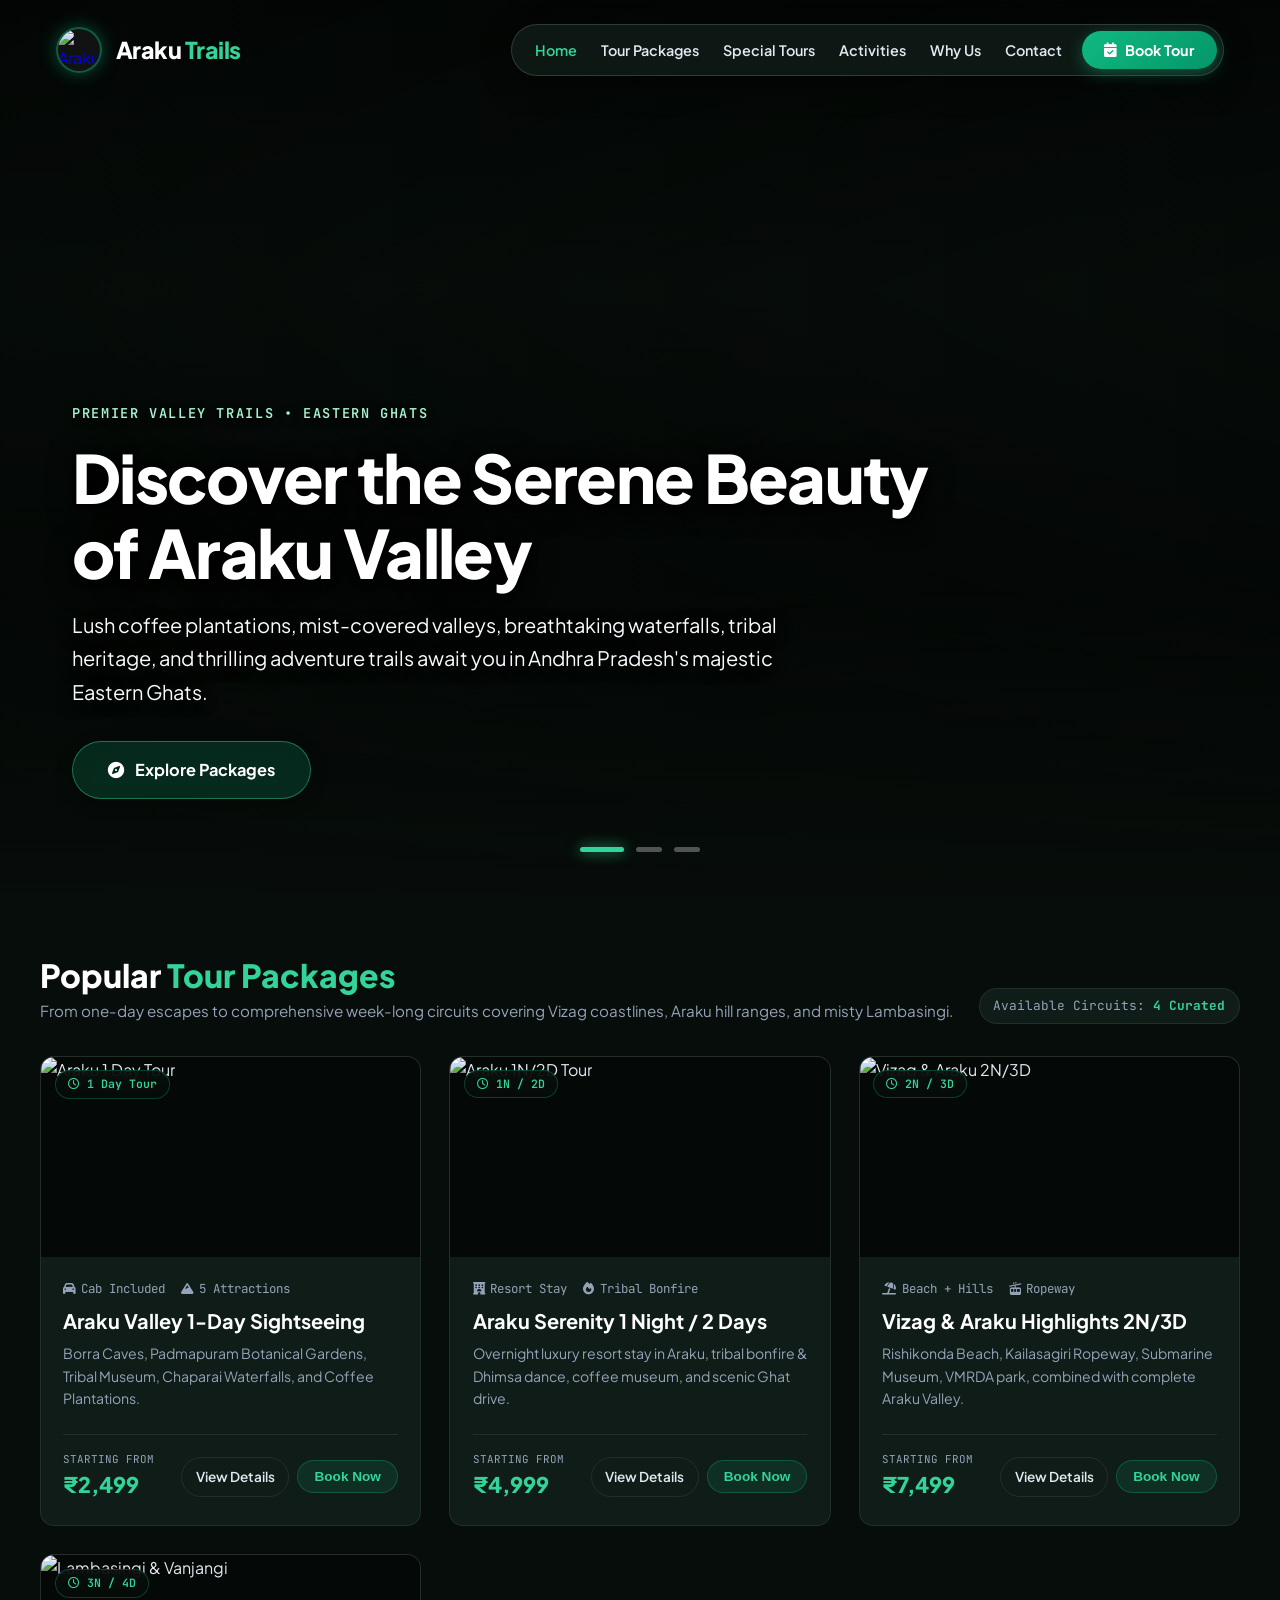
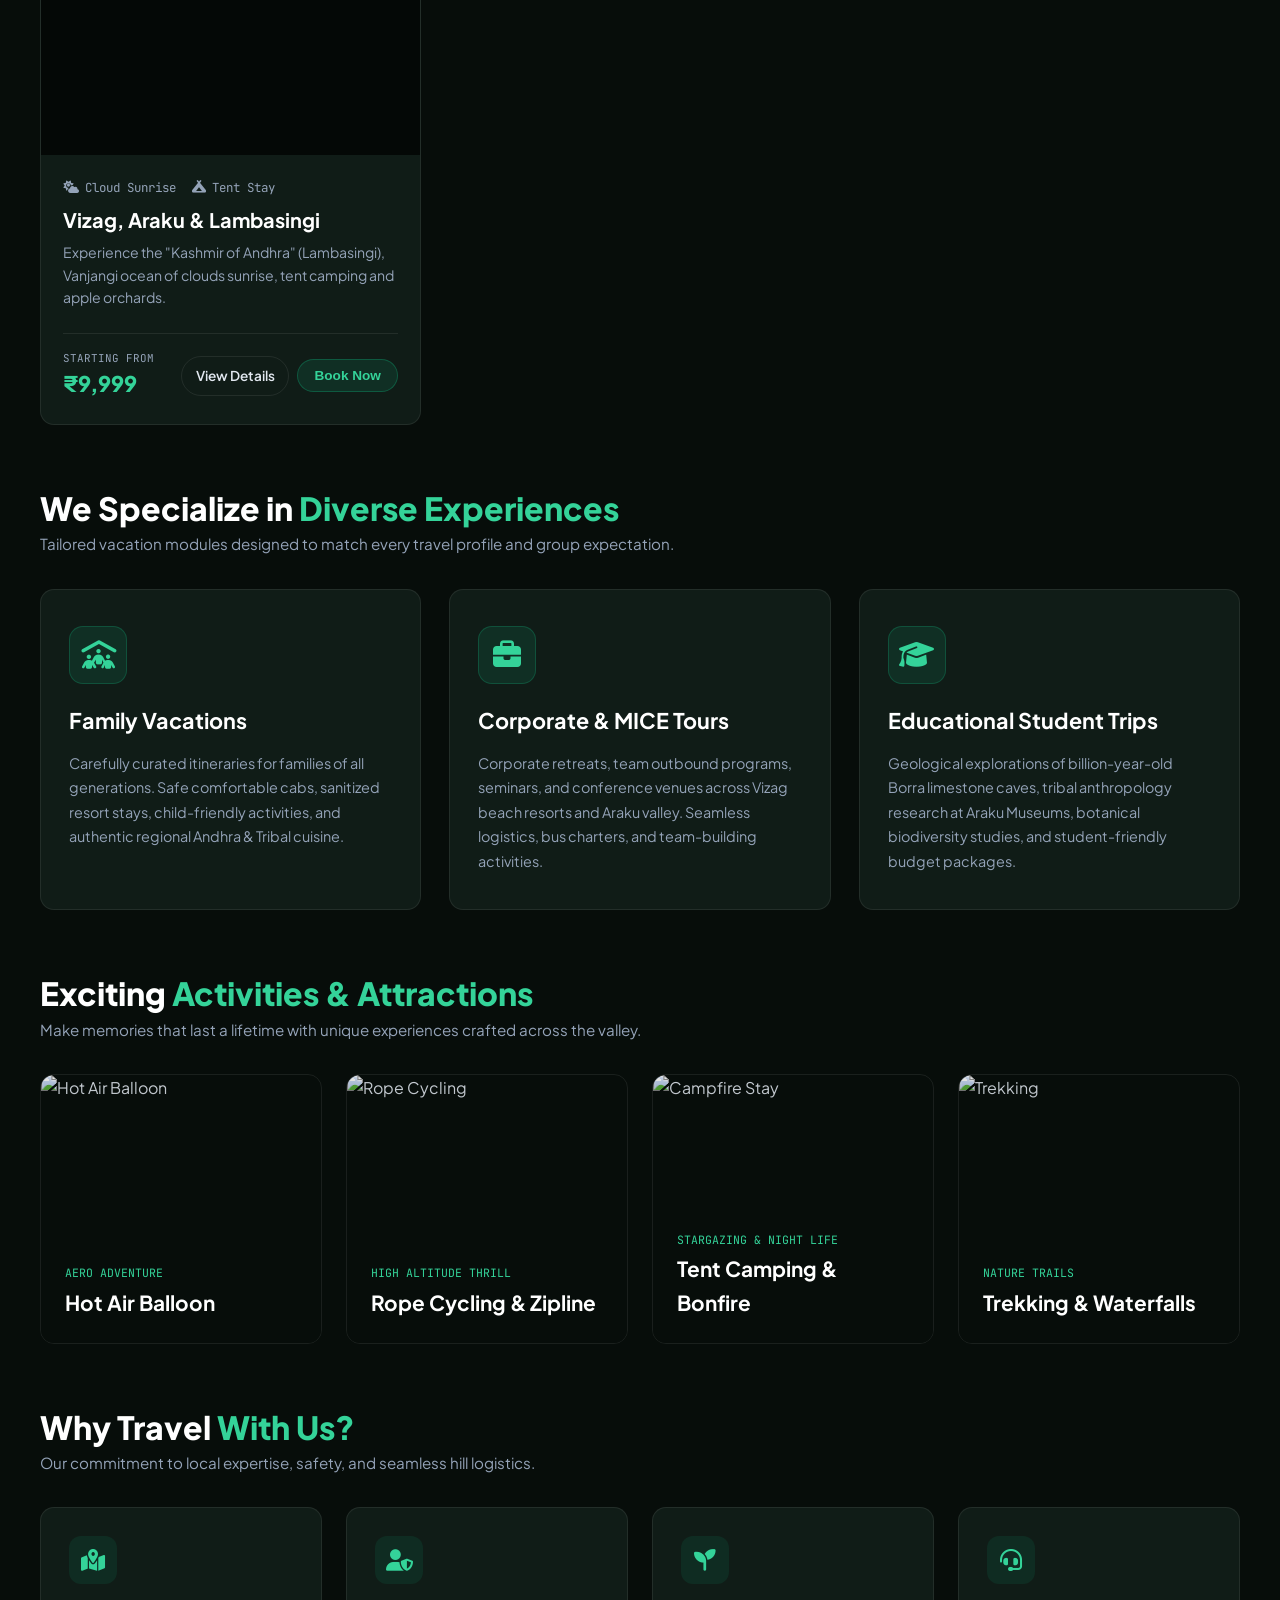
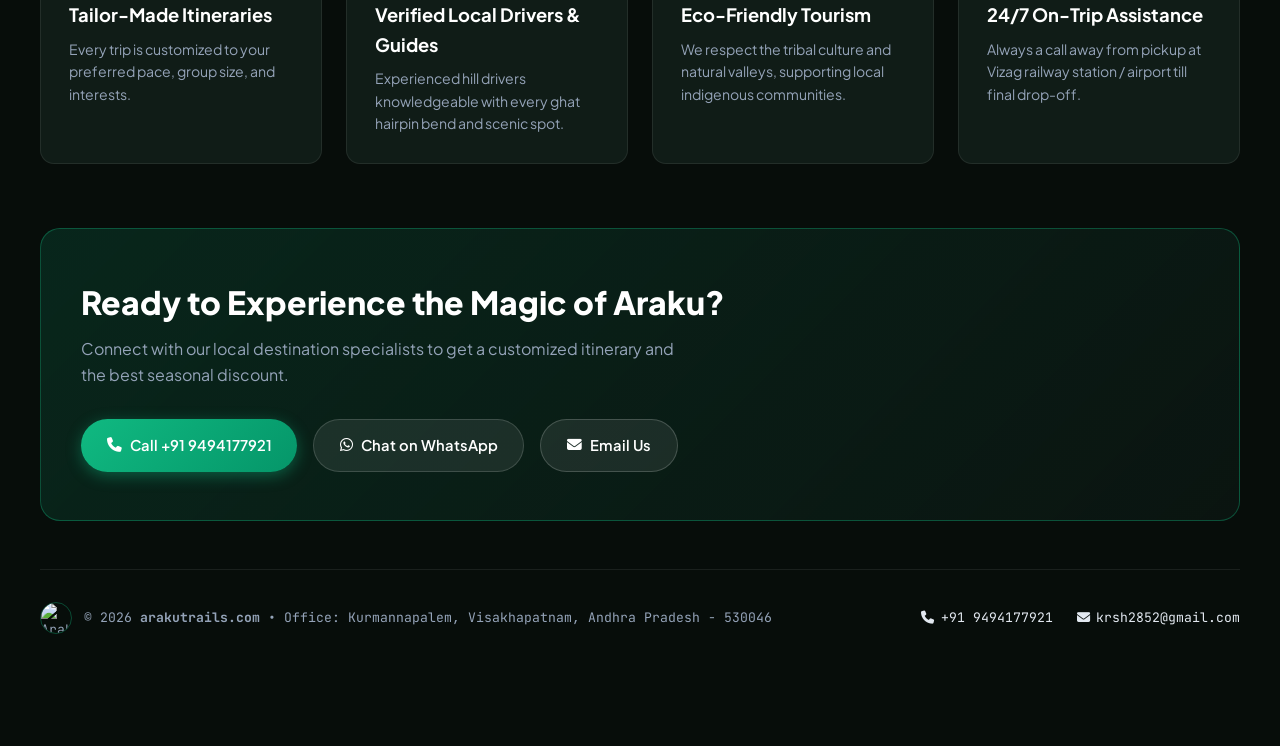
==== index.html @ 781ee1aa "Enhance admin password rewriting, immediate booking list append, and mobile/desktop alignment" ====
<!DOCTYPE html>
<html lang="en">

<head>
  <meta charset="UTF-8">
  <meta name="viewport" content="width=device-width, initial-scale=1.0">
  <title>Araku Trails - Interactive Travel Portal | Tour Packages, Hotels & Adventures</title>
  <meta name="description"
    content="Explore the breathtaking hills and valleys of Araku, Vizag, Vanjangi & Lambasingi with Araku Trails. Best tour packages, hotel bookings, cab rentals and adventure activities.">

  <!-- Google Fonts & Font Awesome Icons -->
  <link rel="preconnect" href="https://fonts.googleapis.com">
  <link rel="preconnect" href="https://fonts.gstatic.com" crossorigin>
  <link
    href="https://fonts.googleapis.com/css2?family=Cabinet+Grotesk:wght@700;800;900&family=Plus+Jakarta+Sans:wght@300;400;500;600;700&family=JetBrains+Mono:wght@400;500;600&display=swap"
    rel="stylesheet">
  <link rel="stylesheet" href="https://cdnjs.cloudflare.com/ajax/libs/font-awesome/6.5.1/css/all.min.css">
  <!-- Favicon & Touch Icons -->
  <link rel="icon" type="image/x-icon" href="favicon.ico">
  <link rel="icon" type="image/png" sizes="64x64" href="images/favicon-64.png">
  <link rel="apple-touch-icon" href="images/arakutrails-logo-128.png">

  <!-- Preload First Hero Image for Zero Latency First Paint -->
  <link rel="preload" as="image" href="images/WhatsApp%20Image%202026-10-12%20at%2020.30.45.jpeg">

  <!-- Consolidated Optimized Stylesheet -->
  <link rel="stylesheet" href="css/style.css">
</head>

<body>

  <!-- Floating Pekoe-Style Navigation Header -->
  <header class="pekoe-header" id="pekoeHeader">
    <div class="pekoe-header-inner">
      <a href="index.html" class="pekoe-brand">
        <img src="images/arakutrails-logo-128.png" alt="Araku Trails Logo" class="pekoe-logo-img" width="46"
          height="46">
        <div class="pekoe-brand-text">Araku <span>Trails</span></div>
      </a>

      <div class="pekoe-header-right">
        <nav class="pekoe-nav-pill">
          <ul class="pekoe-nav-links">
            <li><a href="#home" class="active">Home</a></li>
            <li><a href="#packages">Tour Packages</a></li>
            <li><a href="#specialties">Special Tours</a></li>
            <li><a href="#activities">Activities</a></li>
            <li><a href="#about">Why Us</a></li>
            <li><a href="#contact">Contact</a></li>
          </ul>
          <button type="button" class="pekoe-nav-cta" onclick="openBookingModal('General Booking')"
            style="border: none; cursor: pointer; text-decoration: none;">
            <i class="fa-solid fa-calendar-check"></i> Book Tour
          </button>
        </nav>
      </div>

      <!-- Mobile Menu Button -->
      <button class="pekoe-mobile-menu-btn" id="pekoeMenuBtn" aria-label="Open Navigation">
        <i class="fa-solid fa-bars"></i> <span>MENU</span>
      </button>
    </div>
  </header>

  <!-- Mobile Drawer Menu -->
  <div class="pekoe-mobile-drawer" id="pekoeMobileDrawer">
    <div class="pekoe-drawer-header">
      <a href="index.html" class="pekoe-brand" onclick="closeMobileDrawer()">
        <img src="images/arakutrails-logo-128.png" alt="Araku Trails Logo" class="pekoe-logo-img" width="40"
          height="40">
        <div class="pekoe-brand-text">Araku <span>Trails</span></div>
      </a>
      <button class="pekoe-drawer-close" onclick="closeMobileDrawer()" aria-label="Close Navigation">&times;</button>
    </div>

    <!-- Weather & Region Info in Drawer -->
    <div class="sidebar-status-box" style="margin-bottom: 1.5rem;">
      <div class="sidebar-status-item">
        <i class="fa-solid fa-mountain" style="color: var(--emerald-bright);"></i>
        <span><strong>Eastern Ghats</strong> &bull; Valley Trails</span>
      </div>
      <div class="sidebar-status-item">
        <i class="fa-solid fa-cloud-sun" style="color: var(--amber-star);"></i>
        <span id="weatherDrawerDisplay">Hill Weather: <strong>Misty &amp; Pleasant</strong></span>
      </div>
    </div>

    <ul class="pekoe-drawer-links">
      <li><a href="#home" onclick="closeMobileDrawer()"><i class="fa-solid fa-compass"></i> Home</a></li>
      <li><a href="javascript:void(0)" onclick="closeMobileDrawer(); openBookingModal('General Booking');"><i
            class="fa-solid fa-calendar-check"></i> Book Tour</a></li>
      <li><a href="#packages" onclick="closeMobileDrawer()"><i class="fa-solid fa-layer-group"></i> Tour Packages</a>
      </li>
      <li><a href="#specialties" onclick="closeMobileDrawer()"><i class="fa-solid fa-crown"></i> Special Tours</a></li>
      <li><a href="#activities" onclick="closeMobileDrawer()"><i class="fa-solid fa-parachute-box"></i> Activities</a>
      </li>
      <li><a href="#about" onclick="closeMobileDrawer()"><i class="fa-solid fa-shield-halved"></i> Why Araku Trails</a>
      </li>
      <li><a href="#contact" onclick="closeMobileDrawer()"><i class="fa-solid fa-headset"></i> Contact Support</a></li>
    </ul>

    <!-- 24/7 Priority Desk in Drawer -->
    <div class="sidebar-hotline" style="margin-top: auto;">
      <div class="hotline-badge">
        <span class="pulse-dot"></span> 24/7 Priority Desk
      </div>
      <a href="tel:+919494177921" class="hotline-num">+91 9494177921</a>
      <a href="mailto:krsh2852@gmail.com" class="hotline-email">krsh2852@gmail.com</a>
      <a href="https://wa.me/919494177921?text=Hello%20Araku%20Trails,%20I%20want%20to%20plan%20a%20trip"
        target="_blank" class="hotline-whatsapp-btn">
        <i class="fa-brands fa-whatsapp"></i> Chat on WhatsApp
      </a>
    </div>
  </div>

  <!-- Full-Screen Edge-to-Edge Pekoe Hero Slider -->
  <section class="pekoe-hero" id="home">
    <!-- Background Photography Slides -->
    <div class="pekoe-hero-slides">
      <div class="pekoe-slide active"
        style="background-image: url('images/WhatsApp%20Image%202026-10-12%20at%2020.30.45.jpeg'); background-position: center 40%;">
      </div>
      <div class="pekoe-slide"
        style="background-image: url('images/WhatsApp%20Image%202026-10-13%20at%2012.46.40%20AM.jpeg'); background-position: center 30%;">
      </div>
      <div class="pekoe-slide"
        style="background-image: url('images/WhatsApp%20Image%202026-10-12%20at%2020.30.45%20(1).jpeg'); background-position: center 50%;">
      </div>
    </div>
    <div class="pekoe-overlay"></div>

    <!-- Floating Typography & Actions Overlay -->
    <div class="pekoe-hero-content">
      <div class="pekoe-eyebrow" id="heroEyebrow">
        Premier Valley Trails &bull; Eastern Ghats
      </div>
      <h1 class="pekoe-title" id="heroTitle">
        Discover the Serene Beauty of Araku Valley
      </h1>
      <p class="pekoe-desc" id="heroDesc">
        Lush coffee plantations, mist-covered valleys, breathtaking waterfalls, tribal heritage, and thrilling adventure
        trails await you in Andhra Pradesh's majestic Eastern Ghats.
      </p>
      <div class="pekoe-actions">
        <a href="#packages" class="pekoe-btn pekoe-btn-primary">
          <i class="fa-solid fa-compass"></i> Explore Packages
        </a>
      </div>
    </div>

    <!-- Subtle Centered Slide Indicators -->
    <div class="pekoe-dots-bar" id="pekoeDotsBar">
      <button class="pekoe-dot active" onclick="setSlide(0)" aria-label="Slide 1: Araku Valley"></button>
      <button class="pekoe-dot" onclick="setSlide(1)" aria-label="Slide 2: Vanjangi Clouds"></button>
      <button class="pekoe-dot" onclick="setSlide(2)" aria-label="Slide 3: Bonfire &amp; Dhimsa"></button>
    </div>
  </section>

  <!-- Main Website Content (Flowing naturally below the hero) -->
  <main class="pekoe-main-content">
    <div class="pekoe-container">



      <!-- Tour Packages Section -->
      <section id="packages">
        <div class="section-portal-header">
          <div class="portal-heading">
            <h2>Popular <span>Tour Packages</span></h2>
            <p>From one-day escapes to comprehensive week-long circuits covering Vizag coastlines, Araku hill ranges,
              and misty Lambasingi.</p>
          </div>
          <div class="portal-stats-pills">
            <span class="stat-pill">Available Circuits: <strong>4 Curated</strong></span>
          </div>
        </div>

        <div class="dash-packages-grid">
          <!-- Package 1 -->
          <div class="dash-pack-card" onclick="window.location.href='araku-1-day-tour.html'">
            <div class="pack-thumb-box">
              <img src="images/WhatsApp%20Image%202026-10-13%20at%2012.46.40%20AM.jpeg" alt="Araku 1 Day Tour"
                loading="lazy" decoding="async">
              <span class="pack-duration-chip"><i class="fa-regular fa-clock"></i> 1 Day Tour</span>
            </div>
            <div class="pack-card-content">
              <div class="pack-features-line">
                <span><i class="fa-solid fa-car"></i> Cab Included</span>
                <span><i class="fa-solid fa-mountain"></i> 5 Attractions</span>
              </div>
              <h3 class="pack-name"><a href="araku-1-day-tour.html">Araku Valley 1-Day Sightseeing</a></h3>
              <p class="pack-summary">Borra Caves, Padmapuram Botanical Gardens, Tribal Museum, Chaparai Waterfalls, and
                Coffee Plantations.</p>
              <div class="pack-card-foot">
                <div class="pack-rate-tag">
                  <span class="rate-micro">Starting From</span>
                  <span class="rate-amount">₹2,499</span>
                </div>
                <div class="pack-actions-foot">
                  <a href="araku-1-day-tour.html" class="btn-pack-view" onclick="event.stopPropagation()">View
                    Details</a>
                  <button class="btn-pack-select"
                    onclick="event.stopPropagation(); openBookingModal('Araku Valley 1-Day Tour')">Book Now</button>
                </div>
              </div>
            </div>
          </div>

          <!-- Package 2 -->
          <div class="dash-pack-card" onclick="window.location.href='araku-1n-2d-tour.html'">
            <div class="pack-thumb-box">
              <img src="images/WhatsApp%20Image%202026-10-12%20at%2020.30.45%20(1).jpeg" alt="Araku 1N/2D Tour"
                loading="lazy" decoding="async">
              <span class="pack-duration-chip"><i class="fa-regular fa-clock"></i> 1N / 2D</span>
            </div>
            <div class="pack-card-content">
              <div class="pack-features-line">
                <span><i class="fa-solid fa-hotel"></i> Resort Stay</span>
                <span><i class="fa-solid fa-fire"></i> Tribal Bonfire</span>
              </div>
              <h3 class="pack-name"><a href="araku-1n-2d-tour.html">Araku Serenity 1 Night / 2 Days</a></h3>
              <p class="pack-summary">Overnight luxury resort stay in Araku, tribal bonfire &amp; Dhimsa dance, coffee
                museum, and scenic Ghat drive.</p>
              <div class="pack-card-foot">
                <div class="pack-rate-tag">
                  <span class="rate-micro">Starting From</span>
                  <span class="rate-amount">₹4,999</span>
                </div>
                <div class="pack-actions-foot">
                  <a href="araku-1n-2d-tour.html" class="btn-pack-view" onclick="event.stopPropagation()">View
                    Details</a>
                  <button class="btn-pack-select"
                    onclick="event.stopPropagation(); openBookingModal('Araku Serenity 1N/2D')">Book Now</button>
                </div>
              </div>
            </div>
          </div>

          <!-- Package 3 -->
          <div class="dash-pack-card" onclick="window.location.href='vizag-araku-2n-3d-tour.html'">
            <div class="pack-thumb-box">
              <img src="images/WhatsApp%20Image%202026-10-12%20at%2020.30.45%20(2).jpeg" alt="Vizag & Araku 2N/3D"
                loading="lazy" decoding="async">
              <span class="pack-duration-chip"><i class="fa-regular fa-clock"></i> 2N / 3D</span>
            </div>
            <div class="pack-card-content">
              <div class="pack-features-line">
                <span><i class="fa-solid fa-umbrella-beach"></i> Beach + Hills</span>
                <span><i class="fa-solid fa-cable-car"></i> Ropeway</span>
              </div>
              <h3 class="pack-name"><a href="vizag-araku-2n-3d-tour.html">Vizag &amp; Araku Highlights 2N/3D</a></h3>
              <p class="pack-summary">Rishikonda Beach, Kailasagiri Ropeway, Submarine Museum, VMRDA park, combined with
                complete Araku Valley.</p>
              <div class="pack-card-foot">
                <div class="pack-rate-tag">
                  <span class="rate-micro">Starting From</span>
                  <span class="rate-amount">₹7,499</span>
                </div>
                <div class="pack-actions-foot">
                  <a href="vizag-araku-2n-3d-tour.html" class="btn-pack-view" onclick="event.stopPropagation()">View
                    Details</a>
                  <button class="btn-pack-select"
                    onclick="event.stopPropagation(); openBookingModal('Vizag & Araku 2N/3D')">Book Now</button>
                </div>
              </div>
            </div>
          </div>

          <!-- Package 4 -->
          <div class="dash-pack-card" onclick="window.location.href='vizag-araku-lambasingi-3n-4d-tour.html'">
            <div class="pack-thumb-box">
              <img src="images/WhatsApp%20Image%202026-10-12%20at%2020.30.45.jpeg" alt="Lambasingi & Vanjangi"
                loading="lazy" decoding="async">
              <span class="pack-duration-chip"><i class="fa-regular fa-clock"></i> 3N / 4D</span>
            </div>
            <div class="pack-card-content">
              <div class="pack-features-line">
                <span><i class="fa-solid fa-cloud-sun"></i> Cloud Sunrise</span>
                <span><i class="fa-solid fa-campground"></i> Tent Stay</span>
              </div>
              <h3 class="pack-name"><a href="vizag-araku-lambasingi-3n-4d-tour.html">Vizag, Araku &amp; Lambasingi</a>
              </h3>
              <p class="pack-summary">Experience the "Kashmir of Andhra" (Lambasingi), Vanjangi ocean of clouds sunrise,
                tent camping and apple orchards.</p>
              <div class="pack-card-foot">
                <div class="pack-rate-tag">
                  <span class="rate-micro">Starting From</span>
                  <span class="rate-amount">₹9,999</span>
                </div>
                <div class="pack-actions-foot">
                  <a href="vizag-araku-lambasingi-3n-4d-tour.html" class="btn-pack-view"
                    onclick="event.stopPropagation()">View Details</a>
                  <button class="btn-pack-select"
                    onclick="event.stopPropagation(); openBookingModal('Vizag, Araku & Lambasingi 3N/4D')">Book
                    Now</button>
                </div>
              </div>
            </div>
          </div>
        </div>
      </section>

      <!-- Special Travel Experiences -->
      <section id="specialties">
        <div class="section-portal-header">
          <div class="portal-heading">
            <h2>We Specialize in <span>Diverse Experiences</span></h2>
            <p>Tailored vacation modules designed to match every travel profile and group expectation.</p>
          </div>
        </div>

        <div class="specialty-dash-grid">
          <div class="specialty-tile">
            <div class="specialty-avatar-icon"><i class="fa-solid fa-people-roof"></i></div>
            <h3 class="specialty-title">Family Vacations</h3>
            <p class="specialty-desc">
              Carefully curated itineraries for families of all generations. Safe comfortable cabs, sanitized resort
              stays, child-friendly activities, and authentic regional Andhra &amp; Tribal cuisine.
            </p>
          </div>

          <div class="specialty-tile">
            <div class="specialty-avatar-icon"><i class="fa-solid fa-briefcase"></i></div>
            <h3 class="specialty-title">Corporate &amp; MICE Tours</h3>
            <p class="specialty-desc">
              Corporate retreats, team outbound programs, seminars, and conference venues across Vizag beach resorts
              and Araku valley. Seamless logistics, bus charters, and team-building activities.
            </p>
          </div>

          <div class="specialty-tile">
            <div class="specialty-avatar-icon"><i class="fa-solid fa-graduation-cap"></i></div>
            <h3 class="specialty-title">Educational Student Trips</h3>
            <p class="specialty-desc">
              Geological explorations of billion-year-old Borra limestone caves, tribal anthropology research at Araku
              Museums, botanical biodiversity studies, and student-friendly budget packages.
            </p>
          </div>
        </div>
      </section>

      <!-- Activities & Adventure Section -->
      <section id="activities">
        <div class="section-portal-header">
          <div class="portal-heading">
            <h2>Exciting <span>Activities &amp; Attractions</span></h2>
            <p>Make memories that last a lifetime with unique experiences crafted across the valley.</p>
          </div>
        </div>

        <div class="dash-activity-grid">
          <div class="activity-deck-card" onclick="openBookingModal('Hot Air Balloon')">
            <img class="act-bg-img" src="images/WhatsApp%20Image%202026-10-12%20at%2020.30.43.jpeg" loading="lazy"
              decoding="async" alt="Hot Air Balloon">
            <div class="act-gradient-overlay">
              <span class="act-category-code">Aero Adventure</span>
              <h3 class="act-label">Hot Air Balloon</h3>
            </div>
          </div>

          <div class="activity-deck-card" onclick="openBookingModal('Rope Cycling')">
            <img class="act-bg-img" src="images/WhatsApp%20Image%202026-10-12%20at%2020.30.45%20(1).jpeg" loading="lazy"
              decoding="async" alt="Rope Cycling">
            <div class="act-gradient-overlay">
              <span class="act-category-code">High Altitude Thrill</span>
              <h3 class="act-label">Rope Cycling &amp; Zipline</h3>
            </div>
          </div>

          <div class="activity-deck-card" onclick="openBookingModal('Tent Camping & Bonfire')">
            <img class="act-bg-img" src="images/WhatsApp%20Image%202026-10-12%20at%2020.30.45%20(2).jpeg" loading="lazy"
              decoding="async" alt="Campfire Stay">
            <div class="act-gradient-overlay">
              <span class="act-category-code">Stargazing &amp; Night Life</span>
              <h3 class="act-label">Tent Camping &amp; Bonfire</h3>
            </div>
          </div>

          <div class="activity-deck-card" onclick="openBookingModal('Trekking & Waterfalls')">
            <img class="act-bg-img" src="images/WhatsApp%20Image%202026-10-13%20at%2012.46.39%20AM%20(1).jpeg"
              loading="lazy" decoding="async" alt="Trekking">
            <div class="act-gradient-overlay">
              <span class="act-category-code">Nature Trails</span>
              <h3 class="act-label">Trekking &amp; Waterfalls</h3>
            </div>
          </div>
        </div>
      </section>

      <!-- Why Choose Us -->
      <section id="about">
        <div class="section-portal-header">
          <div class="portal-heading">
            <h2>Why Travel <span>With Us?</span></h2>
            <p>Our commitment to local expertise, safety, and seamless hill logistics.</p>
          </div>
        </div>

        <div class="features-dash-row">
          <div class="feature-metric-card">
            <div class="metric-icon-wrap"><i class="fa-solid fa-map-location-dot"></i></div>
            <h4 class="metric-label">Tailor-Made Itineraries</h4>
            <p class="metric-explain">Every trip is customized to your preferred pace, group size, and interests.</p>
          </div>

          <div class="feature-metric-card">
            <div class="metric-icon-wrap"><i class="fa-solid fa-user-shield"></i></div>
            <h4 class="metric-label">Verified Local Drivers &amp; Guides</h4>
            <p class="metric-explain">Experienced hill drivers knowledgeable with every ghat hairpin bend and scenic
              spot.</p>
          </div>

          <div class="feature-metric-card">
            <div class="metric-icon-wrap"><i class="fa-solid fa-seedling"></i></div>
            <h4 class="metric-label">Eco-Friendly Tourism</h4>
            <p class="metric-explain">We respect the tribal culture and natural valleys, supporting local indigenous
              communities.</p>
          </div>

          <div class="feature-metric-card">
            <div class="metric-icon-wrap"><i class="fa-solid fa-headset"></i></div>
            <h4 class="metric-label">24/7 On-Trip Assistance</h4>
            <p class="metric-explain">Always a call away from pickup at Vizag railway station / airport till final
              drop-off.</p>
          </div>
        </div>
      </section>

      <!-- CTA Callout Banner -->
      <section class="dash-callout-panel" id="contact">
        <div class="callout-text">
          <h2>Ready to Experience the Magic of Araku?</h2>
          <p>Connect with our local destination specialists to get a customized itinerary and the best seasonal
            discount.</p>
        </div>
        <div class="callout-btn-group">
          <a href="tel:+919494177921" class="btn-callout-call">
            <i class="fa-solid fa-phone"></i> Call +91 9494177921
          </a>
          <a href="https://wa.me/919494177921?text=Hello%20Araku%20Trails,%20I%20want%20to%20plan%20a%20trip"
            target="_blank" class="btn-callout-chat">
            <i class="fa-brands fa-whatsapp"></i> Chat on WhatsApp
          </a>
          <a href="mailto:krsh2852@gmail.com" class="btn-callout-email">
            <i class="fa-solid fa-envelope"></i> Email Us
          </a>
        </div>
      </section>

      <!-- Footer Info -->
      <footer class="dash-footer-meta">
        <div style="display: flex; align-items: center; gap: 0.75rem;">
          <img src="images/arakutrails-logo-128.png" alt="Araku Trails Logo" class="footer-logo-img" width="32"
            height="32">
          <div>
            &copy; <span id="currentYear"></span> <strong>arakutrails.com</strong> &bull; Office: Kurmannapalem,
            Visakhapatnam, Andhra Pradesh - 530046
          </div>
        </div>
        <div class="footer-quick-contacts">
          <a href="tel:+919494177921"><i class="fa-solid fa-phone"></i> +91 9494177921</a>
          <a href="mailto:krsh2852@gmail.com"><i class="fa-solid fa-envelope"></i> krsh2852@gmail.com</a>
        </div>
      </footer>

    </div>
  </main>

  <!-- Quick Booking Modal Popup -->
  <!-- Quick Booking Modal Popup -->
  <div class="modal" id="bookingModal">
    <div class="modal-box">
      <button class="modal-close" onclick="closeBookingModal()">&times;</button>
      <div id="bookingModalContent">
        <h3 style="font-family: var(--font-brand); font-size: 1.5rem; color: #fff; margin-bottom: 0.5rem;"
          id="modalPackageTitle">Book Your Tour</h3>
        <p style="color: var(--text-body); font-size: 0.9rem; margin-bottom: 1.25rem;">
          Enter your details below. Our travel experts will process your reservation request immediately.
        </p>

        <div id="bookingModalAlert" style="margin-bottom: 1rem;"></div>

        <form id="bookingModalForm" onsubmit="handleModalSubmit(event)"
          style="display: flex; flex-direction: column; gap: 1rem;">
          <input type="hidden" id="modalSelectedPackage" value="">
          <div class="field-wrapper">
            <label for="modalName"><i class="fa-solid fa-user"></i> Full Name</label>
            <input type="text" id="modalName" class="dash-input" placeholder="Your Name" required>
          </div>
          <div class="field-wrapper">
            <label for="modalPhone"><i class="fa-solid fa-phone"></i> Mobile / Contact Number</label>
            <input type="tel" id="modalPhone" class="dash-input" placeholder="+91 9876543210" required>
          </div>
          <div class="field-wrapper">
            <label for="modalDate"><i class="fa-solid fa-calendar"></i> Arrival / Travel Date</label>
            <input type="date" id="modalDate" class="dash-input" required>
          </div>
          <div class="field-wrapper">
            <label for="modalTourCategory"><i class="fa-solid fa-map-location-dot"></i> Tour Category / Package</label>
            <select id="modalTourCategory" class="dash-input">
              <option value="Araku 1-Day Tour">Araku 1-Day Tour</option>
              <option value="Araku 1N/2D Tour">Araku 1 Night / 2 Days</option>
              <option value="Vizag & Araku 2N/3D">Vizag &amp; Araku 2N/3D</option>
              <option value="Vizag, Araku & Lambasingi 3N/4D">Vizag, Araku &amp; Lambasingi 3N/4D</option>
              <option value="Lambasingi & Vanjangi">Lambasingi &amp; Vanjangi Tour</option>
              <option value="Couple & Honeymoon">Couple &amp; Honeymoon Tour</option>
              <option value="Group & Corporate MICE">Group &amp; Corporate MICE</option>
              <option value="Custom Tailored Tour">Custom Tailored Tour</option>
            </select>
          </div>
          <button type="submit" class="btn-exec-booking" id="btnBookingSubmit" style="margin-top: 0.5rem;">
            <i class="fa-solid fa-paper-plane"></i> Submit Booking Request
          </button>
        </form>
      </div>

      <!-- Success State Banner Displayed after submission -->
      <div id="bookingSuccessBox" style="display: none; text-align: center; padding: 1.5rem 0.5rem;">
        <div
          style="width: 60px; height: 60px; margin: 0 auto 1.25rem; background: rgba(52, 211, 153, 0.15); border: 2px solid #34d399; border-radius: 50%; display: flex; align-items: center; justify-content: center; font-size: 1.8rem; color: #34d399;">
          <i class="fa-solid fa-circle-check"></i>
        </div>
        <h3 style="font-family: var(--font-brand); color: #fff; font-size: 1.45rem; margin-bottom: 0.6rem;">Request Sent
          Successfully!</h3>
        <p id="bookingSuccessMessage"
          style="color: #cbd5e1; font-size: 0.95rem; line-height: 1.6; margin-bottom: 1.5rem;">
          Your request has been sent successfully. Our reservations team has received your application via email and
          will reach out shortly.
        </p>
        <button type="button" class="btn-exec-booking" onclick="closeBookingModal()" style="width: 100%;">
          <i class="fa-solid fa-check"></i> Done
        </button>
      </div>
    </div>
  </div>

  <!-- ========================================================
       ADMIN PORTAL MODALS (LOGIN, FORGOT/RESET PW, DASHBOARD, EDIT)
  ======================================================== -->
  <!-- 1. Admin Login Modal -->
  <div class="admin-modal-overlay" id="adminLoginOverlay">
    <div class="admin-auth-card">
      <button class="admin-modal-close-btn" onclick="closeAdminModal('adminLoginOverlay')"
        aria-label="Close">&times;</button>
      <div class="admin-badge-pill">
        <i class="fa-solid fa-lock"></i> Protected Console
      </div>
      <h3 class="admin-card-title">Admin Sign In</h3>
      <p class="admin-card-sub">Access Araku Trails reservation dispatch and customer records securely.</p>

      <div id="adminLoginNotice"></div>

      <form id="adminLoginForm" onsubmit="handleAdminLogin(event)">
        <div class="admin-input-group">
          <label for="adminUsername"><i class="fa-solid fa-user-shield"></i> User ID / Name</label>
          <input type="text" id="adminUsername" class="dash-input" placeholder="Enter User ID" autocomplete="username"
            required>
        </div>
        <div class="admin-input-group">
          <label for="adminPassword"><i class="fa-solid fa-key"></i> Password</label>
          <div class="admin-password-wrap">
            <input type="password" id="adminPassword" class="dash-input" placeholder="Enter Password"
              autocomplete="current-password" required>
            <button type="button" class="admin-password-toggle"
              onclick="togglePasswordVisibility('adminPassword', this)" aria-label="Toggle password visibility">
              <i class="fa-solid fa-eye"></i>
            </button>
          </div>
        </div>
        <button type="submit" class="admin-submit-btn" style="margin-top: 0.5rem;">
          <i class="fa-solid fa-arrow-right-to-bracket"></i> Sign In to Console
        </button>
        <div style="text-align: center; margin-top: 1.1rem;">
          <button type="button" class="admin-secondary-link" onclick="openAdminModal('forgot')">
            Forgot Password?
          </button>
        </div>
      </form>
    </div>
  </div>

  <!-- 2. Forgot Password Modal -->
  <div class="admin-modal-overlay" id="adminForgotOverlay">
    <div class="admin-auth-card">
      <button class="admin-modal-close-btn" onclick="closeAdminModal('adminForgotOverlay')"
        aria-label="Close">&times;</button>
      <div class="admin-badge-pill">
        <i class="fa-solid fa-envelope-shield"></i> Security Verification
      </div>
      <h3 class="admin-card-title">Reset Password</h3>
      <p class="admin-card-sub">
        Enter your registered administrator email address manually. An official password reset link will be sent to your
        email inbox.
      </p>

      <div id="adminForgotNotice"></div>

      <form id="adminForgotForm" onsubmit="handleAdminForgot(event)">
        <div class="admin-input-group">
          <label for="adminForgotEmail"><i class="fa-solid fa-at"></i> Administrator Email Address</label>
          <input type="email" id="adminForgotEmail" class="dash-input" value="" placeholder="admin.contact@example.com"
            autocomplete="email" required>
        </div>
        <button type="submit" class="admin-submit-btn" id="btnForgotSubmit" style="margin-top: 0.5rem;">
          <i class="fa-solid fa-paper-plane"></i> Send Official Reset Link
        </button>
        <div style="text-align: center; margin-top: 1.1rem;">
          <button type="button" class="admin-secondary-link" onclick="openAdminModal('login')">
            &larr; Back to Sign In
          </button>
        </div>
      </form>
    </div>
  </div>

  <!-- 3. Password Reset Form Modal -->
  <div class="admin-modal-overlay" id="adminResetOverlay">
    <div class="admin-auth-card">
      <button class="admin-modal-close-btn" onclick="closeAdminModal('adminResetOverlay')"
        aria-label="Close">&times;</button>
      <div class="admin-badge-pill">
        <i class="fa-solid fa-key"></i> Set New Credentials
      </div>
      <h3 class="admin-card-title">Create New Credentials</h3>
      <p class="admin-card-sub">Choose a custom User ID and a strong new password for future admin logins.</p>

      <div id="adminResetNotice"></div>

      <form id="adminResetForm" onsubmit="handleAdminResetSubmit(event)">
        <div class="admin-input-group">
          <label for="adminNewUsername"><i class="fa-solid fa-user-tag"></i> Custom User ID</label>
          <input type="text" id="adminNewUsername" class="dash-input" placeholder="Enter Custom User ID" required>
        </div>
        <div class="admin-input-group">
          <label for="adminNewPassword"><i class="fa-solid fa-lock"></i> New Password</label>
          <div class="admin-password-wrap">
            <input type="password" id="adminNewPassword" class="dash-input" placeholder="Enter New Password" required>
            <button type="button" class="admin-password-toggle"
              onclick="togglePasswordVisibility('adminNewPassword', this)" aria-label="Toggle password visibility">
              <i class="fa-solid fa-eye"></i>
            </button>
          </div>
        </div>
        <div class="admin-input-group">
          <label for="adminConfirmPassword"><i class="fa-solid fa-circle-check"></i> Confirm Password</label>
          <input type="password" id="adminConfirmPassword" class="dash-input" placeholder="••••••••••••" required>
        </div>
        <button type="submit" class="admin-submit-btn" style="margin-top: 0.5rem;">
          <i class="fa-solid fa-floppy-disk"></i> Save &amp; Update Credentials
        </button>
        <div style="text-align: center; margin-top: 1.1rem;">
          <button type="button" class="admin-secondary-link" onclick="openAdminModal('login')">
            &larr; Back to Sign In
          </button>
        </div>
      </form>
    </div>
  </div>

  <!-- 4. Admin Dashboard Modal (Live Booked Persons Management) -->
  <div class="admin-modal-overlay" id="adminDashboardOverlay">
    <div class="admin-dashboard-card">
      <button class="admin-modal-close-btn" onclick="closeAdminModal('adminDashboardOverlay')"
        aria-label="Close">&times;</button>

      <!-- Top Bar -->
      <div class="admin-dash-head">
        <div class="admin-dash-head-left">
          <div class="admin-dash-title">
            <i class="fa-solid fa-shield-halved" style="color: var(--emerald-bright);"></i>
            <span>Araku Trails &bull; Reservation Dispatch</span>
          </div>
          <span class="admin-badge-pill" style="margin-bottom: 0;">
            <i class="fa-solid fa-user-check"></i> <span id="adminLoggedAs">Admin</span>
          </span>
        </div>
        <div class="admin-dash-actions">
          <button type="button" class="admin-pill-btn" onclick="openAddBookingModal()">
            <i class="fa-solid fa-plus"></i> Add Booking
          </button>
          <button type="button" class="admin-pill-btn" onclick="exportBookingsToCSV()">
            <i class="fa-solid fa-file-csv"></i> Export CSV
          </button>
          <button type="button" class="admin-pill-btn danger" onclick="handleAdminLogout()">
            <i class="fa-solid fa-right-from-bracket"></i> Sign Out
          </button>
        </div>
      </div>

      <!-- Metrics Ribbon -->
      <div class="admin-metrics-ribbon">
        <div class="admin-stat-card">
          <div class="admin-stat-label">Total Bookings</div>
          <div class="admin-stat-val emerald" id="statTotalBookings">0</div>
        </div>
        <div class="admin-stat-card">
          <div class="admin-stat-label">Pending / New</div>
          <div class="admin-stat-val" id="statNewBookings" style="color: #38bdf8;">0</div>
        </div>
        <div class="admin-stat-card">
          <div class="admin-stat-label">Confirmed</div>
          <div class="admin-stat-val" id="statConfirmedBookings" style="color: #34d399;">0</div>
        </div>
        <div class="admin-stat-card">
          <div class="admin-stat-label">WhatsApp Dispatched</div>
          <div class="admin-stat-val" id="statWhatsappBookings" style="color: #25d366;">0</div>
        </div>
      </div>

      <!-- Controls & Filter Bar -->
      <div class="admin-controls-bar">
        <div class="admin-search-wrap">
          <i class="fa-solid fa-magnifying-glass"></i>
          <input type="text" id="adminSearchInput" class="admin-search-input"
            placeholder="Search by name, phone, package, date..." oninput="renderAdminBookingsTable()">
        </div>
        <div class="admin-filter-group">
          <select id="adminStatusFilter" class="admin-filter-select" onchange="renderAdminBookingsTable()">
            <option value="ALL">All Statuses</option>
            <option value="New">Status: New</option>
            <option value="Confirmed">Status: Confirmed</option>
            <option value="Completed">Status: Completed</option>
            <option value="Cancelled">Status: Cancelled</option>
          </select>
          <select id="adminChannelFilter" class="admin-filter-select" onchange="renderAdminBookingsTable()">
            <option value="ALL">All Channels</option>
            <option value="WhatsApp">Channel: WhatsApp</option>
            <option value="Web Form">Channel: Web Form</option>
            <option value="Direct Call">Channel: Direct Call</option>
          </select>
        </div>
      </div>

      <!-- Table Area -->
      <div class="admin-table-container">
        <table class="admin-table" id="adminBookingsTable">
          <thead>
            <tr>
              <th>ID &amp; Date</th>
              <th>Customer Name</th>
              <th>Phone / WhatsApp</th>
              <th>Package / Category</th>
              <th>Travel Date</th>
              <th>Channel</th>
              <th>Status</th>
              <th>Notes / Remarks</th>
              <th style="text-align: right;">Actions</th>
            </tr>
          </thead>
          <tbody id="adminBookingsTableBody">
            <!-- Dynamic rows will render here -->
          </tbody>
        </table>
      </div>
    </div>
  </div>

  <!-- 5. Edit / Add Booking Modal -->
  <div class="admin-modal-overlay" id="adminEditBookingOverlay">
    <div class="admin-auth-card admin-sub-modal">
      <button class="admin-modal-close-btn" onclick="closeAdminModal('adminEditBookingOverlay')"
        aria-label="Close">&times;</button>
      <div class="admin-badge-pill">
        <i class="fa-solid fa-pen-to-square"></i> Record Manager
      </div>
      <h3 class="admin-card-title" id="adminEditModalTitle">Edit Booking Details</h3>
      <p class="admin-card-sub">Modify customer booking information, tour category, status, and remarks.</p>

      <form id="adminBookingEditForm" onsubmit="handleSaveBookingRecord(event)">
        <input type="hidden" id="editBookingId">

        <div class="admin-form-grid-2">
          <div class="admin-input-group">
            <label for="editCustomerName"><i class="fa-solid fa-user"></i> Customer Name</label>
            <input type="text" id="editCustomerName" class="dash-input" required>
          </div>
          <div class="admin-input-group">
            <label for="editCustomerPhone"><i class="fa-solid fa-phone"></i> Mobile / WhatsApp</label>
            <input type="tel" id="editCustomerPhone" class="dash-input" required>
          </div>
        </div>

        <div class="admin-form-grid-2">
          <div class="admin-input-group">
            <label for="editTravelDate"><i class="fa-solid fa-calendar-day"></i> Travel Date</label>
            <input type="date" id="editTravelDate" class="dash-input" required>
          </div>
          <div class="admin-input-group">
            <label for="editPackageName"><i class="fa-solid fa-map-location-dot"></i> Tour Package</label>
            <select id="editPackageName" class="dash-input">
              <option value="Araku 1-Day Tour">Araku 1-Day Tour</option>
              <option value="Araku 1N/2D Tour">Araku 1 Night / 2 Days</option>
              <option value="Vizag & Araku 2N/3D">Vizag &amp; Araku 2N/3D</option>
              <option value="Lambasingi & Vanjangi">Lambasingi &amp; Vanjangi Tour</option>
              <option value="Vizag, Araku & Lambasingi 3N/4D">Vizag, Araku &amp; Lambasingi 3N/4D</option>
              <option value="Hot Air Balloon">Hot Air Balloon</option>
              <option value="Rope Cycling & Zipline">Rope Cycling &amp; Zipline</option>
              <option value="Tent Camping & Bonfire">Tent Camping &amp; Bonfire</option>
              <option value="Trekking & Waterfalls">Trekking &amp; Waterfalls</option>
              <option value="Custom Valley Tour">Custom Valley Tour</option>
            </select>
          </div>
        </div>

        <div class="admin-form-grid-2">
          <div class="admin-input-group">
            <label for="editBookingStatus"><i class="fa-solid fa-signal"></i> Booking Status</label>
            <select id="editBookingStatus" class="dash-input">
              <option value="New">New / Pending</option>
              <option value="Confirmed">Confirmed</option>
              <option value="Completed">Completed</option>
              <option value="Cancelled">Cancelled</option>
            </select>
          </div>
          <div class="admin-input-group">
            <label for="editBookingChannel"><i class="fa-solid fa-share-nodes"></i> Channel</label>
            <select id="editBookingChannel" class="dash-input">
              <option value="WhatsApp">WhatsApp</option>
              <option value="Web Form">Web Form</option>
              <option value="Direct Call">Direct Call</option>
            </select>
          </div>
        </div>

        <div class="admin-input-group">
          <label for="editBookingNotes"><i class="fa-solid fa-comment-dots"></i> Notes / Hotel &amp; Cab Remarks</label>
          <textarea id="editBookingNotes" class="dash-input" rows="2" style="resize: vertical;"
            placeholder="Cab assigned, room booked, special tribal food requests..."></textarea>
        </div>

        <button type="submit" class="admin-submit-btn" style="margin-top: 0.5rem;">
          <i class="fa-solid fa-floppy-disk"></i> Save Booking Record
        </button>
      </form>
    </div>
  </div>

  <!-- Interactive JavaScript -->
  <script>
    // Set current year
    document.getElementById('currentYear').textContent = new Date().getFullYear();

    // Floating Header Scroll Effect
    const pekoeHeader = document.getElementById('pekoeHeader');
    window.addEventListener('scroll', () => {
      if (window.scrollY > 50) {
        pekoeHeader.classList.add('scrolled');
      } else {
        pekoeHeader.classList.remove('scrolled');
      }
    });

    // Mobile Drawer Controls
    const pekoeMenuBtn = document.getElementById('pekoeMenuBtn');
    const pekoeMobileDrawer = document.getElementById('pekoeMobileDrawer');

    function openMobileDrawer() {
      pekoeMobileDrawer.classList.add('open');
      document.body.style.overflow = 'hidden';
    }

    function closeMobileDrawer() {
      pekoeMobileDrawer.classList.remove('open');
      document.body.style.overflow = '';
    }

    if (pekoeMenuBtn) {
      pekoeMenuBtn.addEventListener('click', openMobileDrawer);
    }

    // Live Araku Valley Weather API (Open-Meteo Free API: 18.3273° N, 82.8775° E)
    async function fetchArakuWeather() {
      const displayElem = document.getElementById('weatherDisplay');
      const drawerDisplay = document.getElementById('weatherDrawerDisplay');
      const iconElem = document.getElementById('weatherIcon');
      try {
        const response = await fetch(
          "https://api.open-meteo.com/v1/forecast?latitude=18.3273&longitude=82.8775&current=temperature_2m,weather_code&timezone=auto"
        );
        if (!response.ok) throw new Error("Weather request failed");
        const data = await response.json();
        const temp = Math.round(data.current.temperature_2m);
        const code = data.current.weather_code;

        // Interpret WMO weather codes with generic hill weather tone
        let condition = "Misty & Pleasant";
        let iconClass = "fa-cloud-sun";
        if (code === 0) { condition = "Clear & Pleasant"; iconClass = "fa-sun"; }
        else if (code === 1 || code === 2) { condition = "Misty & Pleasant"; iconClass = "fa-cloud-sun"; }
        else if (code === 3) { condition = "Cool & Overcast"; iconClass = "fa-cloud"; }
        else if (code >= 45 && code <= 48) { condition = "Misty & Foggy"; iconClass = "fa-smog"; }
        else if (code >= 51 && code <= 67) { condition = "Cool Hill Showers"; iconClass = "fa-cloud-rain"; }
        else if (code >= 80 && code <= 82) { condition = "Mountain Rain"; iconClass = "fa-cloud-showers-heavy"; }
        else if (code >= 95) { condition = "Ghat Thunderstorm"; iconClass = "fa-cloud-bolt"; }

        const weatherHTML = `<i class="fa-solid fa-mountain" style="color: var(--emerald-bright);"></i> <span>Eastern Ghats &bull; Valley Trails</span> <span class="status-sep">&bull;</span> <i class="fa-solid ${iconClass}" style="color: var(--amber-star);"></i> <span>Hill Weather: <strong>${condition} (${temp}°C)</strong></span>`;
        if (displayElem) { displayElem.innerHTML = weatherHTML; }
        if (drawerDisplay) { drawerDisplay.innerHTML = `Hill Weather: <strong>${condition} (${temp}°C)</strong>`; }
      } catch (err) {
        console.log("Weather API fallback:", err);
      }
    }
    fetchArakuWeather();

    // Default min date for inputs to today
    const today = new Date().toISOString().split('T')[0];
    const travelDateInput = document.getElementById('travelDate');
    if (travelDateInput) travelDateInput.min = today;
    const modalDateInput = document.getElementById('modalDate');
    if (modalDateInput) modalDateInput.min = today;

    // Pekoe Hero Carousel Logic
    const slides = document.querySelectorAll('.pekoe-slide');
    const dots = document.querySelectorAll('.pekoe-dot');
    let currentSlide = 0;

    const slideData = [
      {
        eyebrow: "Premier Valley Trails &bull; Eastern Ghats",
        title: "Discover the Serene Beauty of Araku Valley",
        desc: "Lush coffee plantations, mist-covered valleys, breathtaking waterfalls, tribal heritage, and thrilling adventure trails await you in Andhra Pradesh's majestic Eastern Ghats."
      },
      {
        eyebrow: "Ocean of Clouds &bull; Vanjangi Ridge (3,400 FT)",
        title: "Experience Majestic Sunrises & Vanjangi Clouds",
        desc: "Rise above the endless ocean of morning golden mist at 3,400 ft in Vanjangi Hills, followed by tranquil nature walks through ancient pine valleys and stream crossings."
      },
      {
        eyebrow: "Tribal Heritage &bull; Eco Resorts",
        title: "Stay in Forest Resorts with Bonfire & Dhimsa",
        desc: "Immerse in indigenous tribal traditions, lively evening Dhimsa folk dances, bonfire nights under starlit mountain skies, and freshly roasted organic Araku coffee."
      }
    ];

    function setSlide(index) {
      if (index === currentSlide && slides[currentSlide].classList.contains('active')) return;
      slides[currentSlide].classList.remove('active');
      if (dots[currentSlide]) dots[currentSlide].classList.remove('active');
      currentSlide = (index + slides.length) % slides.length;
      slides[currentSlide].classList.add('active');
      if (dots[currentSlide]) dots[currentSlide].classList.add('active');

      document.getElementById('heroEyebrow').innerHTML = slideData[currentSlide].eyebrow;
      document.getElementById('heroTitle').innerHTML = slideData[currentSlide].title;
      document.getElementById('heroDesc').innerHTML = slideData[currentSlide].desc;
    }

    function prevSlide() {
      setSlide(currentSlide - 1);
      resetAutoTimer();
    }

    function nextSlide() {
      setSlide(currentSlide + 1);
      resetAutoTimer();
    }

    // Auto Slide Timer (every 6 seconds)
    let slideInterval = setInterval(() => {
      setSlide(currentSlide + 1);
    }, 6000);

    function resetAutoTimer() {
      clearInterval(slideInterval);
      slideInterval = setInterval(() => {
        setSlide(currentSlide + 1);
      }, 6000);
    }

    // Smooth Touch Swipe for Mobile & Tablet
    const heroSection = document.getElementById('home');
    let touchStartX = 0;
    let touchEndX = 0;

    if (heroSection) {
      heroSection.addEventListener('touchstart', (e) => {
        touchStartX = e.changedTouches[0].clientX;
      }, { passive: true });

      heroSection.addEventListener('touchend', (e) => {
        touchEndX = e.changedTouches[0].clientX;
        if (touchStartX - touchEndX > 45) {
          nextSlide();
        } else if (touchEndX - touchStartX > 45) {
          prevSlide();
        }
      }, { passive: true });
    }

    // Modal Popup Controls
    const bookingModal = document.getElementById('bookingModal');
    const modalPackageTitle = document.getElementById('modalPackageTitle');
    const modalSelectedPackage = document.getElementById('modalSelectedPackage');
    const modalTourCategory = document.getElementById('modalTourCategory');
    const bookingModalContent = document.getElementById('bookingModalContent');
    const bookingSuccessBox = document.getElementById('bookingSuccessBox');
    const bookingModalAlert = document.getElementById('bookingModalAlert');
    const btnBookingSubmit = document.getElementById('btnBookingSubmit');

    function openBookingModal(pkgName) {
      if (modalPackageTitle) {
        modalPackageTitle.textContent = pkgName && pkgName !== 'General' && pkgName !== 'General Booking' ? `Book: ${pkgName}` : "Book Your Tour";
      }
      if (modalSelectedPackage) {
        modalSelectedPackage.value = pkgName || "General Booking";
      }
      if (modalTourCategory && pkgName && pkgName !== 'General' && pkgName !== 'General Booking') {
        // Auto-select matching dropdown option if available
        for (let i = 0; i < modalTourCategory.options.length; i++) {
          if (modalTourCategory.options[i].value.toLowerCase().includes(pkgName.toLowerCase()) ||
            pkgName.toLowerCase().includes(modalTourCategory.options[i].value.toLowerCase())) {
            modalTourCategory.selectedIndex = i;
            break;
          }
        }
      }
      // Reset view to form state
      if (bookingModalContent) bookingModalContent.style.display = 'block';
      if (bookingSuccessBox) bookingSuccessBox.style.display = 'none';
      if (bookingModalAlert) bookingModalAlert.innerHTML = '';
      if (btnBookingSubmit) {
        btnBookingSubmit.disabled = false;
        btnBookingSubmit.innerHTML = `<i class="fa-solid fa-paper-plane"></i> Submit Booking Request`;
      }
      if (bookingModal) bookingModal.classList.add('active');
      document.body.style.overflow = 'hidden';
    }

    function closeBookingModal() {
      if (bookingModal) bookingModal.classList.remove('active');
      document.body.style.overflow = '';
      const form = document.getElementById('bookingModalForm');
      if (form) form.reset();
      if (bookingModalContent) bookingModalContent.style.display = 'block';
      if (bookingSuccessBox) bookingSuccessBox.style.display = 'none';
      if (bookingModalAlert) bookingModalAlert.innerHTML = '';
    }

    if (bookingModal) {
      bookingModal.addEventListener('click', (e) => {
        if (e.target === bookingModal) {
          closeBookingModal();
        }
      });
    }

    // Form Handling & Notification Forwarding
    async function processBookingNotification(name, mobile, date, packageChoice) {
      const emailRecipient = "krsh2852@gmail.com";

      // 1. Immediately record in Admin Booked Persons Database (Web Form Channel, instantly appended to top)
      saveCustomerBookingRecord({
        name: name,
        phone: mobile,
        date: date,
        package: packageChoice,
        channel: "Web Form",
        status: "New",
        notes: `Application received via online booking popup for ${packageChoice}`
      });

      // 2. Send Email Notification quickly to krsh2852@gmail.com via AJAX formsubmit with 4-second timeout guarantee
      const emailPayload = {
        name: name,
        phone: mobile,
        travel_date: date,
        package: packageChoice,
        channel: "Web Application Form",
        _subject: `[Araku Trails Booking] New Customer Request: ${name} (${packageChoice})`,
        _template: "table"
      };

      try {
        const fetchPromise = fetch("https://formsubmit.co/ajax/" + emailRecipient, {
          method: "POST",
          headers: {
            "Content-Type": "application/json",
            "Accept": "application/json"
          },
          body: JSON.stringify(emailPayload)
        });

        const timeoutPromise = new Promise((resolve) => setTimeout(resolve, 3500));
        await Promise.race([fetchPromise, timeoutPromise]);
      } catch (err) {
        console.log("Email dispatch notice:", err);
      }
    }

    async function handleModalSubmit(e) {
      e.preventDefault();
      const name = document.getElementById('modalName').value.trim();
      const mobile = document.getElementById('modalPhone').value.trim();
      const date = document.getElementById('modalDate').value;
      const categorySelect = document.getElementById('modalTourCategory');
      const selectedPkg = (categorySelect && categorySelect.value) ? categorySelect.value : (modalSelectedPackage.value || "General Tour");

      if (btnBookingSubmit) {
        btnBookingSubmit.disabled = true;
        btnBookingSubmit.innerHTML = `<i class="fa-solid fa-spinner fa-spin"></i> Sending Request...`;
      }

      // Process booking: records to admin list immediately and triggers FormSubmit email
      await processBookingNotification(name, mobile, date, selectedPkg);

      // Show in-popup confirmation view
      if (bookingModalContent) bookingModalContent.style.display = 'none';
      if (bookingSuccessBox) {
        const msgEl = document.getElementById('bookingSuccessMessage');
        if (msgEl) {
          msgEl.innerHTML = `Thank you, <strong>${name}</strong>! Your request for <strong>${selectedPkg}</strong> on <strong>${date}</strong> has been sent successfully. Our reservations team has received your application and will contact you directly on <strong>${mobile}</strong> shortly.`;
        }
        bookingSuccessBox.style.display = 'block';
      }

      e.target.reset();
    }

    // ========================================================
    // SECURE ADMIN PORTAL & BOOKED PERSONS MANAGEMENT SYSTEM
    // ========================================================

    const ADMIN_CREDS_KEY = "araku_admin_creds_v2";
    const ADMIN_SHADOW_KEY = "araku_admin_shadow_password_v2";
    const ADMIN_SESSION_KEY = "araku_admin_session_active";
    const ADMIN_BOOKINGS_KEY = "araku_booked_records_v1";
    const RESET_TOKEN_KEY = "araku_active_reset_token";
    const RESET_RECIPIENT_EMAIL = "krsh2852@gmail.com";
    const DEFAULT_ADMIN_USER = "ARKT121100";
    const DEFAULT_ADMIN_PASS = "Araku@2026##";

    // 1. Initialize & Retrieve Credentials securely with hidden password storage
    function getAdminCredentials() {
      // First check active credentials from local storage
      const stored = localStorage.getItem(ADMIN_CREDS_KEY);
      if (stored) {
        try {
          const parsed = JSON.parse(stored);
          if (parsed && parsed.username && parsed.password) {
            // Check if there is an updated hidden/shadow password to synchronize
            const shadowPass = localStorage.getItem(ADMIN_SHADOW_KEY);
            if (shadowPass && shadowPass.trim() && shadowPass !== parsed.password) {
              parsed.password = shadowPass.trim();
              localStorage.setItem(ADMIN_CREDS_KEY, JSON.stringify(parsed));
            }
            return parsed;
          }
        } catch (e) {
          console.error("Credentials parse error, checking shadow store", e);
        }
      }

      // Check hidden shadow storage if primary key was missing or reset
      const shadowPass = localStorage.getItem(ADMIN_SHADOW_KEY);
      if (shadowPass && shadowPass.trim()) {
        const restored = {
          username: DEFAULT_ADMIN_USER,
          password: shadowPass.trim(),
          authorizedEmail: RESET_RECIPIENT_EMAIL,
          lastUpdated: new Date().toISOString()
        };
        localStorage.setItem(ADMIN_CREDS_KEY, JSON.stringify(restored));
        return restored;
      }

      // Initial default setup: first save default password into hidden storage, then into active creds
      localStorage.setItem(ADMIN_SHADOW_KEY, DEFAULT_ADMIN_PASS);
      const initial = {
        username: DEFAULT_ADMIN_USER,
        password: DEFAULT_ADMIN_PASS,
        authorizedEmail: RESET_RECIPIENT_EMAIL,
        lastUpdated: new Date().toISOString()
      };
      localStorage.setItem(ADMIN_CREDS_KEY, JSON.stringify(initial));
      return initial;
    }

    // 2. Initial Sample Bookings (Seeds clean realistic data if database empty)
    function getStoredBookings() {
      const stored = localStorage.getItem(ADMIN_BOOKINGS_KEY);
      if (stored) {
        try {
          return JSON.parse(stored);
        } catch (e) {
          console.error("Corrupt bookings, resetting", e);
        }
      }
      const initialSeeds = [
        {
          id: "ARK-B001",
          name: "Suresh Babu",
          phone: "+91 9494177921",
          date: "2026-10-18",
          package: "Araku 1N/2D Tour",
          channel: "WhatsApp",
          status: "Confirmed",
          notes: "Family of 4, requested Hill view resort and Chaparai stream halt",
          timestamp: "2026-10-12T10:30:00Z"
        },
        {
          id: "ARK-B002",
          name: "Dr. Ananya Verma",
          phone: "+91 9848022334",
          date: "2026-10-22",
          package: "Vizag, Araku & Lambasingi 3N/4D",
          channel: "Web Form",
          status: "New",
          notes: "Tent stay at Lambasingi requested with early sunrise trek",
          timestamp: "2026-10-13T08:15:00Z"
        },
        {
          id: "ARK-B003",
          name: "Rajesh Kumar",
          phone: "+91 8886543210",
          date: "2026-10-15",
          package: "Araku 1-Day Tour",
          channel: "WhatsApp",
          status: "Completed",
          notes: "AC Sedan cab arranged, Borra caves + Katiki waterfalls trip done",
          timestamp: "2026-10-11T16:45:00Z"
        }
      ];
      localStorage.setItem(ADMIN_BOOKINGS_KEY, JSON.stringify(initialSeeds));
      return initialSeeds;
    }

    function saveCustomerBookingRecord(record) {
      const bookings = getStoredBookings();
      const newId = "ARK-B" + String(Date.now()).slice(-4);
      const newEntry = {
        id: record.id || newId,
        name: record.name,
        phone: record.phone,
        date: record.date,
        package: record.package,
        channel: record.channel || "Web Form",
        status: record.status || "New",
        notes: record.notes || "Dispatched via customer inquiry",
        timestamp: new Date().toISOString()
      };
      // Immediately append newly submitted customer details to the top of the list
      bookings.unshift(newEntry);
      localStorage.setItem(ADMIN_BOOKINGS_KEY, JSON.stringify(bookings));
      renderAdminBookingsTable();
    }

    // Modal Display Management
    function closeAllAdminModals() {
      document.querySelectorAll('.admin-modal-overlay').forEach(modal => {
        modal.classList.remove('active');
      });
      document.body.style.overflow = '';
    }

    function closeAdminModal(modalId) {
      const modal = document.getElementById(modalId);
      if (modal) modal.classList.remove('active');
      document.body.style.overflow = '';
    }

    function openAdminModal(view) {
      closeAllAdminModals();
      document.body.style.overflow = 'hidden';

      if (view === 'login') {
        if (isAdminLoggedIn()) {
          openAdminModal('dashboard');
          return;
        }
        document.getElementById('adminLoginNotice').innerHTML = '';
        document.getElementById('adminLoginForm').reset();
        document.getElementById('adminLoginOverlay').classList.add('active');
      } else if (view === 'forgot') {
        document.getElementById('adminForgotNotice').innerHTML = '';
        document.getElementById('adminForgotOverlay').classList.add('active');
      } else if (view === 'reset') {
        document.getElementById('adminResetNotice').innerHTML = '';
        document.getElementById('adminResetOverlay').classList.add('active');
      } else if (view === 'dashboard') {
        if (!isAdminLoggedIn()) {
          openAdminModal('login');
          return;
        }
        const creds = getAdminCredentials();
        document.getElementById('adminLoggedAs').textContent = creds.username;
        renderAdminBookingsTable();
        document.getElementById('adminDashboardOverlay').classList.add('active');
      }
    }

    // Close on backdrop click
    document.querySelectorAll('.admin-modal-overlay').forEach(overlay => {
      overlay.addEventListener('click', (e) => {
        if (e.target === overlay) {
          overlay.classList.remove('active');
          document.body.style.overflow = '';
        }
      });
    });

    // Password visibility toggle
    function togglePasswordVisibility(inputId, btn) {
      const input = document.getElementById(inputId);
      if (!input) return;
      if (input.type === 'password') {
        input.type = 'text';
        btn.innerHTML = '<i class="fa-solid fa-eye-slash"></i>';
      } else {
        input.type = 'password';
        btn.innerHTML = '<i class="fa-solid fa-eye"></i>';
      }
    }

    function isAdminLoggedIn() {
      return sessionStorage.getItem(ADMIN_SESSION_KEY) === "true";
    }

    // Rate Limiting & Failed Login Protection
    let failedLoginAttempts = 0;
    let lockUntilTimestamp = 0;

    function handleAdminLogin(e) {
      e.preventDefault();
      const notice = document.getElementById('adminLoginNotice');
      notice.innerHTML = '';

      const now = Date.now();
      if (now < lockUntilTimestamp) {
        const remainingSec = Math.ceil((lockUntilTimestamp - now) / 1000);
        notice.innerHTML = `<div class="admin-alert-box admin-alert-error"><i class="fa-solid fa-triangle-exclamation"></i> Security Lock: Too many failed attempts. Try again in ${remainingSec}s.</div>`;
        return;
      }

      const userInput = document.getElementById('adminUsername').value.trim();
      const passInput = document.getElementById('adminPassword').value;

      const creds = getAdminCredentials();
      const shadowPass = localStorage.getItem(ADMIN_SHADOW_KEY) || creds.password;

      // Verify username matches and password matches the latest updated/rewritten password
      const isUserMatch = userInput.toLowerCase() === creds.username.toLowerCase();
      const isPassMatch = (passInput === creds.password) || (passInput === shadowPass);

      if (isUserMatch && isPassMatch) {
        // Guarantee synchronization for future logins
        if (creds.password !== passInput) {
          creds.password = passInput;
          localStorage.setItem(ADMIN_CREDS_KEY, JSON.stringify(creds));
        }
        localStorage.setItem(ADMIN_SHADOW_KEY, passInput);

        failedLoginAttempts = 0;
        sessionStorage.setItem(ADMIN_SESSION_KEY, "true");
        notice.innerHTML = `<div class="admin-alert-box admin-alert-success"><i class="fa-solid fa-circle-check"></i> Sign in successful! Loading security console...</div>`;
        setTimeout(() => {
          openAdminModal('dashboard');
        }, 400);
      } else {
        failedLoginAttempts++;
        if (failedLoginAttempts >= 5) {
          lockUntilTimestamp = Date.now() + 30000; // 30 sec lock
          notice.innerHTML = `<div class="admin-alert-box admin-alert-error"><i class="fa-solid fa-shield-virus"></i> 5 invalid attempts. Account temporarily locked for 30 seconds.</div>`;
        } else {
          const attemptsLeft = 5 - failedLoginAttempts;
          notice.innerHTML = `<div class="admin-alert-box admin-alert-error"><i class="fa-solid fa-circle-xmark"></i> Invalid User ID or Password. (${attemptsLeft} attempts remaining)</div>`;
        }
      }
    }

    function handleAdminLogout() {
      sessionStorage.removeItem(ADMIN_SESSION_KEY);
      closeAllAdminModals();
      alert("You have been securely signed out from the Araku Trails Admin Console.");
    }

    // Forgot Password & Official Dispatch to krsh2852@gmail.com
    async function handleAdminForgot(e) {
      e.preventDefault();
      const emailInput = document.getElementById('adminForgotEmail').value.trim().toLowerCase();
      const notice = document.getElementById('adminForgotNotice');
      const submitBtn = document.getElementById('btnForgotSubmit');
      notice.innerHTML = '';

      // Strict Administrator Email Verification
      const creds = getAdminCredentials();
      const registeredEmail = (creds.authorizedEmail || RESET_RECIPIENT_EMAIL).toLowerCase();

      if (emailInput !== registeredEmail) {
        notice.innerHTML = `
          <div class="admin-alert-box admin-alert-error">
            <i class="fa-solid fa-triangle-exclamation"></i> Something went wrong! The email address entered does not match our authorized records.
          </div>
        `;
        return;
      }

      // Create official standard direct reset link
      const resetUrl = `${window.location.origin}${window.location.pathname}#reset-password`;

      submitBtn.disabled = true;
      submitBtn.innerHTML = `<i class="fa-solid fa-spinner fa-spin"></i> Dispatching Official Reset Link...`;

      // Dispatch Email via secure mail dispatch server to krsh2852@gmail.com
      try {
        await fetch("https://formsubmit.co/ajax/" + registeredEmail, {
          method: "POST",
          headers: {
            "Content-Type": "application/json",
            "Accept": "application/json"
          },
          body: JSON.stringify({
            _subject: `[Araku Trails Official] Admin Password Reset Link`,
            recipient: registeredEmail,
            message: `A password reset was requested for your Araku Trails Admin account. Click the official reset link below to update your User ID and Password.`,
            official_reset_link: resetUrl,
            timestamp: new Date().toLocaleString(),
            _template: "table"
          })
        }).catch(err => console.log("Reset email dispatch notice:", err));
      } catch (err) {
        console.log("Reset email error:", err);
      }

      submitBtn.disabled = false;
      submitBtn.innerHTML = `<i class="fa-solid fa-paper-plane"></i> Send Official Reset Link`;

      // Display clean confirmation requiring inbox access
      notice.innerHTML = `
        <div class="admin-alert-box admin-alert-success" style="flex-direction: column; align-items: flex-start; gap: 0.45rem;">
          <div><i class="fa-solid fa-circle-check"></i> <strong>Official Reset Link Dispatched!</strong></div>
          <div style="font-size: 0.82rem; color: #cbd5e1; line-height: 1.45;">
            An official password reset link has been dispatched to your Gmail inbox (<strong>${registeredEmail}</strong>). Please open your email inbox and click the reset link to choose your custom User ID and new password.
          </div>
        </div>
      `;

      // Clear the email input field after successful dispatch
      document.getElementById('adminForgotEmail').value = '';
    }

    // Handle Reset Password Submission (Sets Custom User ID & Password, updates hidden password & rewrites active credentials)
    function handleAdminResetSubmit(e) {
      e.preventDefault();
      const newUsername = document.getElementById('adminNewUsername').value.trim();
      const newPassword = document.getElementById('adminNewPassword').value;
      const confirmPassword = document.getElementById('adminConfirmPassword').value;
      const notice = document.getElementById('adminResetNotice');
      notice.innerHTML = '';

      if (newPassword.length < 6) {
        notice.innerHTML = `<div class="admin-alert-box admin-alert-error"><i class="fa-solid fa-circle-xmark"></i> Password must be at least 6 characters long.</div>`;
        return;
      }

      if (newPassword !== confirmPassword) {
        notice.innerHTML = `<div class="admin-alert-box admin-alert-error"><i class="fa-solid fa-circle-xmark"></i> Passwords do not match.</div>`;
        return;
      }

      // 1. Immediately rewrite and update the hidden shadow password
      localStorage.setItem(ADMIN_SHADOW_KEY, newPassword);

      // 2. Rewrite the active credentials object for future logins
      const updatedCreds = {
        username: newUsername,
        password: newPassword,
        authorizedEmail: RESET_RECIPIENT_EMAIL,
        lastUpdated: new Date().toISOString()
      };
      localStorage.setItem(ADMIN_CREDS_KEY, JSON.stringify(updatedCreds));

      notice.innerHTML = `<div class="admin-alert-box admin-alert-success"><i class="fa-solid fa-circle-check"></i> Credentials updated successfully! Redirecting to sign in...</div>`;

      setTimeout(() => {
        document.getElementById('adminUsername').value = newUsername;
        document.getElementById('adminPassword').value = '';
        if (window.location.hash === '#reset-password') {
          history.replaceState(null, null, window.location.pathname);
        }
        openAdminModal('login');
      }, 1500);
    }

    // Auto-detect Admin Access Route (https://arakutrails.com/admin121100 or hash/query) & Reset Link in URL
    function checkAdminUrlRoutes() {
      const path = (window.location.pathname || '').toLowerCase();
      const hash = (window.location.hash || '').toLowerCase();
      const search = (window.location.search || '').toLowerCase();

      // Dedicated Admin URL route: https://arakutrails.com/admin121100, /#admin121100, or ?admin121100
      if (path.includes('admin121100') || hash === '#admin121100' || search.includes('admin121100')) {
        if (isAdminLoggedIn()) {
          openAdminModal('dashboard');
        } else {
          openAdminModal('login');
        }
        return;
      }

      // Password reset trigger from email link click
      if (hash === '#reset-password') {
        const creds = getAdminCredentials();
        document.getElementById('adminNewUsername').value = creds.username;
        openAdminModal('reset');
      }
    }
    window.addEventListener('DOMContentLoaded', checkAdminUrlRoutes);
    window.addEventListener('hashchange', checkAdminUrlRoutes);

    // --------------------------------------------------------
    // BOOKED PERSONS MANAGEMENT (EDITABLE MENU, METRICS, SEARCH)
    // --------------------------------------------------------

    function renderAdminBookingsTable() {
      const tbody = document.getElementById('adminBookingsTableBody');
      if (!tbody) return;

      const bookings = getStoredBookings();
      const searchQuery = (document.getElementById('adminSearchInput').value || '').toLowerCase().trim();
      const statusFilter = document.getElementById('adminStatusFilter').value;
      const channelFilter = document.getElementById('adminChannelFilter').value;

      // Update metric ribbons
      const totalCount = bookings.length;
      const newCount = bookings.filter(b => b.status === 'New').length;
      const confCount = bookings.filter(b => b.status === 'Confirmed').length;
      const waCount = bookings.filter(b => b.channel === 'WhatsApp').length;

      document.getElementById('statTotalBookings').textContent = totalCount;
      document.getElementById('statNewBookings').textContent = newCount;
      document.getElementById('statConfirmedBookings').textContent = confCount;
      document.getElementById('statWhatsappBookings').textContent = waCount;

      // Filter rows
      const filtered = bookings.filter(b => {
        const matchesStatus = (statusFilter === 'ALL' || b.status === statusFilter);
        const matchesChannel = (channelFilter === 'ALL' || b.channel === channelFilter);
        const matchesSearch = !searchQuery ||
          b.name.toLowerCase().includes(searchQuery) ||
          b.phone.toLowerCase().includes(searchQuery) ||
          b.package.toLowerCase().includes(searchQuery) ||
          b.date.toLowerCase().includes(searchQuery) ||
          (b.notes && b.notes.toLowerCase().includes(searchQuery));
        return matchesStatus && matchesChannel && matchesSearch;
      });

      if (filtered.length === 0) {
        tbody.innerHTML = `
          <tr>
            <td colspan="9">
              <div class="admin-table-empty">
                <i class="fa-solid fa-inbox"></i>
                <div>No bookings match your current filter or search criteria.</div>
              </div>
            </td>
          </tr>
        `;
        return;
      }

      tbody.innerHTML = filtered.map(b => {
        const statusClass = b.status.toLowerCase();
        const channelClass = b.channel === 'WhatsApp' ? 'whatsapp' : 'web';
        const channelIcon = b.channel === 'WhatsApp' ? 'fa-brands fa-whatsapp' : 'fa-solid fa-globe';
        const cleanPhone = b.phone.replace(/[^0-9]/g, '');

        return `
          <tr>
            <td>
              <div style="font-family: var(--font-mono); font-size: 0.78rem; color: var(--emerald-bright); font-weight: 600;">${b.id}</div>
              <div style="font-size: 0.72rem; color: #64748b;">${new Date(b.timestamp || Date.now()).toLocaleDateString()}</div>
            </td>
            <td>
              <strong style="color: #f8fafc;">${escapeHtml(b.name)}</strong>
            </td>
            <td>
              <a href="tel:${cleanPhone}" style="color: #cbd5e1; text-decoration: none;">${escapeHtml(b.phone)}</a>
            </td>
            <td>
              <span style="color: #e2e8f0; font-weight: 500;">${escapeHtml(b.package)}</span>
            </td>
            <td>
              <span style="font-family: var(--font-mono); font-size: 0.8rem; color: #cbd5e1;"><i class="fa-regular fa-calendar" style="color: var(--emerald-bright); margin-right: 4px;"></i>${b.date}</span>
            </td>
            <td>
              <span class="channel-chip ${channelClass}">
                <i class="${channelIcon}"></i> ${escapeHtml(b.channel)}
              </span>
            </td>
            <td>
              <span class="status-chip ${statusClass}">${escapeHtml(b.status)}</span>
            </td>
            <td>
              <div style="max-width: 200px; font-size: 0.78rem; color: #94a3b8; white-space: nowrap; overflow: hidden; text-overflow: ellipsis;" title="${escapeHtml(b.notes || '')}">
                ${escapeHtml(b.notes || '—')}
              </div>
            </td>
            <td>
              <div class="admin-actions-cell" style="justify-content: flex-end;">
                <button type="button" class="action-icon-btn whatsapp" title="Chat on WhatsApp" onclick="openCustomerWhatsApp('${escapeHtml(b.phone)}', '${escapeHtml(b.name)}', '${escapeHtml(b.package)}')">
                  <i class="fa-brands fa-whatsapp"></i>
                </button>
                <button type="button" class="action-icon-btn" title="Edit Booking Details" onclick="openEditBookingModal('${b.id}')">
                  <i class="fa-solid fa-pen"></i>
                </button>
                <button type="button" class="action-icon-btn delete" title="Delete Booking" onclick="deleteBookingRecord('${b.id}')">
                  <i class="fa-solid fa-trash-can"></i>
                </button>
              </div>
            </td>
          </tr>
        `;
      }).join('');
    }

    function escapeHtml(text) {
      if (!text) return '';
      return String(text)
        .replace(/&/g, "&amp;")
        .replace(/</g, "&lt;")
        .replace(/>/g, "&gt;")
        .replace(/"/g, "&quot;")
        .replace(/'/g, "&#039;");
    }

    function openCustomerWhatsApp(phone, name, pkg) {
      const cleanPhone = phone.replace(/[^0-9]/g, '');
      const msg = `Hello ${name}, greetings from Araku Trails! We are following up regarding your booking request for "${pkg}". How can we assist you with cab details, hotel stays, or itinerary adjustments?`;
      window.open(`https://wa.me/${cleanPhone}?text=${encodeURIComponent(msg)}`, '_blank');
    }

    function openAddBookingModal() {
      document.getElementById('adminBookingEditForm').reset();
      document.getElementById('editBookingId').value = '';
      document.getElementById('adminEditModalTitle').textContent = "Add New Booking";
      document.getElementById('editTravelDate').value = new Date().toISOString().split('T')[0];
      document.getElementById('adminEditBookingOverlay').classList.add('active');
    }

    function openEditBookingModal(bookingId) {
      const bookings = getStoredBookings();
      const record = bookings.find(b => b.id === bookingId);
      if (!record) return;

      document.getElementById('editBookingId').value = record.id;
      document.getElementById('editCustomerName').value = record.name;
      document.getElementById('editCustomerPhone').value = record.phone;
      document.getElementById('editTravelDate').value = record.date;
      document.getElementById('editPackageName').value = record.package;
      document.getElementById('editBookingStatus').value = record.status;
      document.getElementById('editBookingChannel').value = record.channel;
      document.getElementById('editBookingNotes').value = record.notes || '';

      document.getElementById('adminEditModalTitle').textContent = `Edit Booking: ${record.id}`;
      document.getElementById('adminEditBookingOverlay').classList.add('active');
    }

    function handleSaveBookingRecord(e) {
      e.preventDefault();
      const id = document.getElementById('editBookingId').value;
      const bookings = getStoredBookings();

      const recordData = {
        name: document.getElementById('editCustomerName').value.trim(),
        phone: document.getElementById('editCustomerPhone').value.trim(),
        date: document.getElementById('editTravelDate').value,
        package: document.getElementById('editPackageName').value,
        status: document.getElementById('editBookingStatus').value,
        channel: document.getElementById('editBookingChannel').value,
        notes: document.getElementById('editBookingNotes').value.trim()
      };

      if (id) {
        // Update existing
        const idx = bookings.findIndex(b => b.id === id);
        if (idx !== -1) {
          bookings[idx] = {
            ...bookings[idx],
            ...recordData,
            updatedAt: new Date().toISOString()
          };
        }
      } else {
        // Add new
        const newId = "ARK-B" + String(Date.now()).slice(-4);
        bookings.unshift({
          id: newId,
          ...recordData,
          timestamp: new Date().toISOString()
        });
      }

      localStorage.setItem(ADMIN_BOOKINGS_KEY, JSON.stringify(bookings));
      closeAdminModal('adminEditBookingOverlay');
      renderAdminBookingsTable();
    }

    function deleteBookingRecord(bookingId) {
      if (!confirm(`Are you sure you want to delete booking ${bookingId}? This cannot be undone.`)) return;
      let bookings = getStoredBookings();
      bookings = bookings.filter(b => b.id !== bookingId);
      localStorage.setItem(ADMIN_BOOKINGS_KEY, JSON.stringify(bookings));
      renderAdminBookingsTable();
    }

    // Export Booked Persons List to CSV File
    function exportBookingsToCSV() {
      const bookings = getStoredBookings();
      if (!bookings.length) {
        alert("No bookings to export.");
        return;
      }
      const headers = ["Booking ID", "Customer Name", "Phone", "Package", "Travel Date", "Channel", "Status", "Notes", "Created At"];
      const rows = bookings.map(b => [
        `"${b.id}"`,
        `"${(b.name || '').replace(/"/g, '""')}"`,
        `"${(b.phone || '').replace(/"/g, '""')}"`,
        `"${(b.package || '').replace(/"/g, '""')}"`,
        `"${b.date}"`,
        `"${b.channel}"`,
        `"${b.status}"`,
        `"${(b.notes || '').replace(/"/g, '""')}"`,
        `"${b.timestamp || ''}"`
      ]);

      const csvContent = "data:text/csv;charset=utf-8," + [headers.join(","), ...rows.map(r => r.join(","))].join("\n");
      const encodedUri = encodeURI(csvContent);
      const link = document.createElement("a");
      link.setAttribute("href", encodedUri);
      link.setAttribute("download", `araku_trails_bookings_${new Date().toISOString().slice(0, 10)}.csv`);
      document.body.appendChild(link);
      link.click();
      document.body.removeChild(link);
    }
  </script>
</body>

</html>
---- css/style.css ----
:root {
  /* Futuristic Travel Dashboard Theme */
  --shell-bg: #070d0a;
  --sidebar-bg: #0b1511;
  --panel-bg: #101c17;
  --panel-hover: #15251f;
  --panel-border: rgba(255, 255, 255, 0.08);
  --border-accent: rgba(16, 185, 129, 0.35);

  --emerald-glow: #10b981;
  --emerald-bright: #34d399;
  --amber-star: #f59e0b;
  --sky-azure: #0ea5e9;

  --text-heading: #f8fafc;
  --text-body: #94a3b8;
  --text-bright: #e2e8f0;

  --font-brand: 'Cabinet Grotesk', 'Plus Jakarta Sans', sans-serif;
  --font-body: 'Plus Jakarta Sans', sans-serif;
  --font-mono: 'JetBrains Mono', monospace;

  --radius-sm: 8px;
  --radius-md: 14px;
  --radius-lg: 20px;
  --radius-pill: 9999px;

  --transition: all 0.28s cubic-bezier(0.4, 0, 0.2, 1);
}

* {
  margin: 0;
  padding: 0;
  box-sizing: border-box;
  scroll-behavior: smooth;
}

body {
  font-family: var(--font-body);
  background-color: var(--shell-bg);
  color: var(--text-bright);
  line-height: 1.6;
  overflow-x: hidden;
  text-rendering: optimizeSpeed;
}

/* ========================================================
   APPLICATION PORTAL / DASHBOARD LAYOUT
======================================================== */
.app-layout {
  display: flex;
  min-height: 100vh;
  width: 100%;
}

/* Fixed Left Explorer Console / Sidebar */
.app-sidebar {
  width: 290px;
  background: var(--sidebar-bg);
  border-right: 1px solid var(--panel-border);
  display: flex;
  flex-direction: column;
  position: fixed;
  top: 0;
  bottom: 0;
  left: 0;
  z-index: 1000;
  padding: 1.5rem 1.25rem;
  transition: var(--transition);
}

.brand-widget {
  display: flex;
  align-items: center;
  gap: 0.85rem;
  padding-bottom: 1.25rem;
  border-bottom: 1px solid var(--panel-border);
  margin-bottom: 1.25rem;
  text-decoration: none;
}

.brand-logo-img {
  width: 48px;
  height: 48px;
  border-radius: 50%;
  object-fit: cover;
  box-shadow: 0 0 16px rgba(16, 185, 129, 0.35);
  border: 2px solid rgba(16, 185, 129, 0.4);
  background: rgba(255, 255, 255, 0.05);
  transition: var(--transition);
  flex-shrink: 0;
}

.brand-widget:hover .brand-logo-img {
  transform: rotate(4deg) scale(1.05);
  box-shadow: 0 0 22px rgba(16, 185, 129, 0.55);
  border-color: var(--emerald-bright);
}

.brand-name {
  font-family: var(--font-brand);
  font-size: 1.35rem;
  font-weight: 800;
  color: #fff;
  letter-spacing: -0.02em;
  line-height: 1.15;
}

.brand-name span {
  color: var(--emerald-bright);
}

.console-nav-title {
  font-family: var(--font-mono);
  font-size: 0.72rem;
  color: var(--text-body);
  text-transform: uppercase;
  letter-spacing: 0.1em;
  margin-bottom: 0.75rem;
  padding-left: 0.5rem;
}

.console-nav-list {
  list-style: none;
  display: flex;
  flex-direction: column;
  gap: 0.4rem;
  flex-grow: 1;
}

.console-nav-item a {
  display: flex;
  align-items: center;
  gap: 0.85rem;
  padding: 0.75rem 1rem;
  border-radius: var(--radius-sm);
  color: var(--text-body);
  text-decoration: none;
  font-size: 0.92rem;
  font-weight: 500;
  transition: var(--transition);
}

.console-nav-item a:hover,
.console-nav-item.active a {
  background: rgba(16, 185, 129, 0.12);
  color: var(--emerald-bright);
  border-left: 3px solid var(--emerald-bright);
}

.console-nav-item a i {
  font-size: 1.05rem;
  width: 20px;
  text-align: center;
}

/* Sidebar Location & Weather Status Box */
.sidebar-status-box {
  background: var(--panel-bg);
  border: 1px solid var(--panel-border);
  border-radius: var(--radius-md);
  padding: 0.85rem 1rem;
  margin-bottom: 1.25rem;
  display: flex;
  flex-direction: column;
  gap: 0.5rem;
  font-size: 0.78rem;
  font-family: var(--font-mono);
  color: var(--text-body);
}

.sidebar-status-item {
  display: flex;
  align-items: center;
  gap: 0.55rem;
}

.sidebar-status-item i {
  font-size: 0.9rem;
}

.sidebar-status-item strong {
  color: var(--text-bright);
  font-weight: 600;
}

/* Live Hotline Box in Sidebar */
.sidebar-hotline {
  background: rgba(16, 185, 129, 0.08);
  border: 1px solid var(--border-accent);
  border-radius: var(--radius-md);
  padding: 1.15rem 1rem;
  text-align: center;
  margin-top: auto;
}

.hotline-badge {
  display: inline-flex;
  align-items: center;
  gap: 0.4rem;
  font-family: var(--font-mono);
  font-size: 0.72rem;
  color: var(--emerald-bright);
  text-transform: uppercase;
  margin-bottom: 0.4rem;
}

.pulse-dot {
  width: 7px;
  height: 7px;
  border-radius: 50%;
  background: var(--emerald-bright);
  box-shadow: 0 0 8px var(--emerald-bright);
  animation: pulse 1.6s infinite;
}

@keyframes pulse {
  0%, 100% { opacity: 0.4; }
  50% { opacity: 1; }
}

.hotline-num {
  display: block;
  font-family: var(--font-mono);
  font-size: 1.05rem;
  font-weight: 700;
  color: #fff;
  text-decoration: none;
  margin-bottom: 0.4rem;
}

.hotline-email {
  font-size: 0.82rem;
  color: var(--text-body);
  text-decoration: none;
  display: block;
  word-break: break-all;
}

.hotline-email:hover,
.hotline-num:hover {
  color: var(--emerald-bright);
}

/* Main Working Area */
.app-main {
  margin-left: 290px;
  flex-grow: 1;
  padding: 1.75rem 2.25rem;
  min-width: 0;
}

/* Mobile Header Bar */
.mobile-header-bar {
  display: none;
  align-items: center;
  justify-content: space-between;
  background: var(--sidebar-bg);
  border: 1px solid var(--panel-border);
  border-radius: var(--radius-md);
  padding: 0.75rem 1.25rem;
  margin-bottom: 1.5rem;
}

.mobile-logo-img {
  width: 36px;
  height: 36px;
  border-radius: 50%;
  border: 1.5px solid var(--border-accent);
  object-fit: cover;
}

.mobile-brand-title {
  font-family: var(--font-brand);
  font-weight: 800;
  font-size: 1.2rem;
  color: #fff;
}

.mobile-brand-title span {
  color: var(--emerald-bright);
}

.mobile-menu-btn {
  background: rgba(16, 185, 129, 0.1);
  border: 1px solid var(--border-accent);
  color: var(--emerald-bright);
  width: 40px;
  height: 40px;
  border-radius: var(--radius-sm);
  display: inline-flex;
  align-items: center;
  justify-content: center;
  font-size: 1.15rem;
  cursor: pointer;
  transition: var(--transition);
}

.mobile-menu-btn:hover {
  background: var(--emerald-glow);
  color: #fff;
}

/* Breadcrumbs (for package subpages) */
.topbar-breadcrumbs {
  display: flex;
  align-items: center;
  gap: 0.6rem;
  font-family: var(--font-mono);
  font-size: 0.85rem;
  color: var(--text-body);
  margin-bottom: 1.5rem;
}

.topbar-breadcrumbs a {
  color: var(--emerald-bright);
  text-decoration: none;
}

.topbar-breadcrumbs a:hover {
  text-decoration: underline;
}

/* ========================================================
   PEKOE TRAIL AESTHETIC - FULL-BLEED LANDING PAGE LAYOUT
======================================================== */
.pekoe-header {
  position: absolute;
  top: 0;
  left: 0;
  right: 0;
  z-index: 100;
  padding: 1.5rem 3.5rem;
  transition: var(--transition);
}

.pekoe-header.scrolled {
  position: fixed;
  background: rgba(7, 13, 10, 0.92);
  backdrop-filter: blur(16px);
  -webkit-backdrop-filter: blur(16px);
  border-bottom: 1px solid var(--panel-border);
  padding: 0.9rem 3.5rem;
  box-shadow: 0 10px 30px rgba(0, 0, 0, 0.5);
}

.pekoe-header-inner {
  max-width: 1440px;
  margin: 0 auto;
  display: flex;
  align-items: center;
  justify-content: space-between;
  gap: 2rem;
}

.pekoe-brand {
  display: flex;
  align-items: center;
  gap: 0.85rem;
  text-decoration: none;
  flex-shrink: 0;
}

.pekoe-logo-img {
  width: 46px;
  height: 46px;
  border-radius: 50%;
  object-fit: cover;
  box-shadow: 0 0 18px rgba(16, 185, 129, 0.4);
  border: 2px solid rgba(16, 185, 129, 0.45);
  background: rgba(255, 255, 255, 0.05);
  transition: var(--transition);
}

.pekoe-brand:hover .pekoe-logo-img {
  transform: rotate(4deg) scale(1.05);
  border-color: var(--emerald-bright);
}

.pekoe-brand-text {
  font-family: var(--font-brand);
  font-size: 1.45rem;
  font-weight: 800;
  color: #ffffff;
  letter-spacing: -0.02em;
}

.pekoe-brand-text span {
  color: var(--emerald-bright);
}

.pekoe-header-right {
  display: flex;
  flex-direction: column;
  align-items: flex-end;
  gap: 0.6rem;
}

.pekoe-top-status {
  display: flex;
  align-items: center;
  gap: 1.25rem;
  font-family: var(--font-mono);
  font-size: 0.78rem;
  color: #cbd5e1;
}

.pekoe-top-status i {
  color: var(--emerald-bright);
}

.pekoe-nav-pill {
  display: flex;
  align-items: center;
  background: rgba(16, 28, 23, 0.85);
  backdrop-filter: blur(16px);
  -webkit-backdrop-filter: blur(16px);
  border: 1px solid rgba(255, 255, 255, 0.15);
  border-radius: var(--radius-pill);
  padding: 0.35rem 0.4rem 0.35rem 1.4rem;
  box-shadow: 0 10px 30px rgba(0, 0, 0, 0.35);
}

.pekoe-nav-links {
  display: flex;
  align-items: center;
  list-style: none;
  gap: 1.5rem;
  margin: 0;
  padding: 0;
}

.pekoe-nav-links a {
  color: #e2e8f0;
  font-family: var(--font-body);
  font-size: 0.9rem;
  font-weight: 600;
  text-decoration: none;
  transition: var(--transition);
  position: relative;
  padding: 0.25rem 0;
}

.pekoe-nav-links a:hover,
.pekoe-nav-links a.active {
  color: var(--emerald-bright);
}

.pekoe-nav-cta {
  display: inline-flex;
  align-items: center;
  gap: 0.5rem;
  background: linear-gradient(135deg, #10b981 0%, #059669 100%);
  color: #ffffff;
  font-family: var(--font-brand);
  font-weight: 700;
  font-size: 0.9rem;
  text-decoration: none;
  padding: 0.65rem 1.4rem;
  border-radius: var(--radius-pill);
  margin-left: 1.25rem;
  box-shadow: 0 4px 16px rgba(16, 185, 129, 0.4);
  transition: var(--transition);
  border: 1px solid #34d399;
  white-space: nowrap;
}

.pekoe-nav-cta:hover {
  transform: translateY(-1px);
  box-shadow: 0 6px 22px rgba(16, 185, 129, 0.6);
  background: linear-gradient(135deg, #34d399 0%, #10b981 100%);
  color: #022c15;
}

.pekoe-mobile-menu-btn {
  display: none;
  align-items: center;
  gap: 0.5rem;
  background: rgba(16, 28, 23, 0.85);
  border: 1px solid var(--border-accent);
  color: #ffffff;
  font-family: var(--font-mono);
  font-size: 0.82rem;
  font-weight: 700;
  padding: 0.6rem 1.1rem;
  border-radius: var(--radius-sm);
  cursor: pointer;
  backdrop-filter: blur(8px);
  transition: var(--transition);
}

.pekoe-mobile-menu-btn:hover {
  background: var(--emerald-glow);
  color: #022c15;
}

/* Mobile Slide Drawer */
.pekoe-mobile-drawer {
  position: fixed;
  inset: 0;
  background: rgba(7, 13, 10, 0.98);
  z-index: 10000;
  padding: 2rem 1.5rem;
  display: flex;
  flex-direction: column;
  opacity: 0;
  pointer-events: none;
  transition: all 0.3s cubic-bezier(0.4, 0, 0.2, 1);
  backdrop-filter: blur(16px);
  overflow-y: auto;
}

.pekoe-mobile-drawer.open {
  opacity: 1;
  pointer-events: auto;
}

.pekoe-drawer-header {
  display: flex;
  align-items: center;
  justify-content: space-between;
  border-bottom: 1px solid var(--panel-border);
  padding-bottom: 1.25rem;
  margin-bottom: 1.75rem;
}

.pekoe-drawer-close {
  background: rgba(255, 255, 255, 0.08);
  border: 1px solid var(--panel-border);
  color: #ffffff;
  width: 42px;
  height: 42px;
  border-radius: var(--radius-sm);
  font-size: 1.6rem;
  display: flex;
  align-items: center;
  justify-content: center;
  cursor: pointer;
}

.pekoe-drawer-links {
  list-style: none;
  display: flex;
  flex-direction: column;
  gap: 0.75rem;
  margin-bottom: 2rem;
}

.pekoe-drawer-links a {
  color: #ffffff;
  font-size: 1.15rem;
  font-weight: 600;
  text-decoration: none;
  display: flex;
  align-items: center;
  gap: 0.75rem;
  padding: 0.75rem 0.5rem;
  border-radius: var(--radius-sm);
  transition: var(--transition);
}

.pekoe-drawer-links a:hover,
.pekoe-drawer-links a.active {
  color: var(--emerald-bright);
  background: rgba(16, 185, 129, 0.12);
  padding-left: 0.85rem;
}

/* Full-Screen Edge-to-Edge Pekoe Hero */
.pekoe-hero {
  position: relative;
  width: 100%;
  height: 100vh;
  min-height: 680px;
  overflow: hidden;
  display: flex;
  flex-direction: column;
  justify-content: flex-end;
  padding: 0 4.5rem 3rem;
}

.pekoe-hero-slides {
  position: absolute;
  inset: 0;
  z-index: 1;
}

.pekoe-slide {
  position: absolute;
  inset: 0;
  opacity: 0;
  background-size: cover;
  background-repeat: no-repeat;
  transition: opacity 1.3s cubic-bezier(0.4, 0, 0.2, 1);
  will-change: opacity;
  image-rendering: -webkit-optimize-contrast;
}

.pekoe-slide.active {
  opacity: 1;
}

.pekoe-overlay {
  position: absolute;
  inset: 0;
  z-index: 2;
  pointer-events: none;
  background:
    linear-gradient(180deg, rgba(0, 0, 0, 0.55) 0%, rgba(0, 0, 0, 0.1) 32%, rgba(0, 0, 0, 0.45) 65%, rgba(7, 13, 10, 0.95) 100%),
    linear-gradient(90deg, rgba(7, 13, 10, 0.72) 0%, rgba(7, 13, 10, 0.35) 50%, transparent 100%);
}

/* Subtle Dot Indicators (Replaces bulky arrows & ticker) */
.pekoe-dots-bar {
  position: relative;
  z-index: 10;
  display: flex;
  align-items: center;
  justify-content: center;
  gap: 0.75rem;
  margin-top: 1.5rem;
}

.pekoe-dot {
  width: 26px;
  height: 5px;
  border-radius: var(--radius-pill);
  background: rgba(255, 255, 255, 0.3);
  border: none;
  cursor: pointer;
  transition: all 0.3s cubic-bezier(0.4, 0, 0.2, 1);
  padding: 0;
}

.pekoe-dot.active {
  width: 44px;
  background: var(--emerald-bright);
  box-shadow: 0 0 14px rgba(52, 211, 153, 0.8);
}

/* Hero Content on Image */
.pekoe-hero-content {
  position: relative;
  z-index: 5;
  max-width: 900px;
  margin-bottom: 1.5rem;
}

.pekoe-eyebrow {
  display: inline-flex;
  align-items: center;
  gap: 0.5rem;
  font-family: var(--font-mono);
  font-size: 0.85rem;
  font-weight: 600;
  color: #a7f3d0;
  text-transform: uppercase;
  letter-spacing: 0.12em;
  margin-bottom: 1rem;
  text-shadow: 0 2px 10px rgba(0, 0, 0, 0.95);
}

.pekoe-title {
  font-family: var(--font-brand);
  font-size: clamp(2.5rem, 5.2vw, 4.4rem);
  font-weight: 800;
  color: #ffffff;
  line-height: 1.12;
  margin-bottom: 1.15rem;
  letter-spacing: -0.025em;
  text-shadow: 0 4px 28px rgba(0, 0, 0, 0.95), 0 2px 8px rgba(0, 0, 0, 0.9);
}

.pekoe-title span {
  color: #ffffff;
}

.pekoe-desc {
  font-family: var(--font-body);
  font-size: clamp(1.05rem, 1.7vw, 1.25rem);
  color: #f8fafc;
  line-height: 1.68;
  max-width: 760px;
  margin-bottom: 2rem;
  text-shadow: 0 3px 16px rgba(0, 0, 0, 0.95);
}

.pekoe-actions {
  display: flex;
  align-items: center;
  gap: 1.1rem;
  flex-wrap: wrap;
}

.pekoe-btn {
  display: inline-flex;
  align-items: center;
  gap: 0.65rem;
  padding: 0.95rem 2.2rem;
  border-radius: var(--radius-pill);
  font-family: var(--font-body);
  font-weight: 700;
  font-size: 1.02rem;
  text-decoration: none;
  transition: var(--transition);
  cursor: pointer;
  white-space: nowrap;
}

.pekoe-btn-primary {
  background: rgba(16, 185, 129, 0.18);
  color: #ffffff;
  border: 1.5px solid rgba(52, 211, 153, 0.45);
  box-shadow: 0 4px 16px rgba(0, 0, 0, 0.35);
  backdrop-filter: blur(8px);
  -webkit-backdrop-filter: blur(8px);
}

.pekoe-btn-primary:hover {
  transform: translateY(-2px);
  box-shadow: 0 6px 20px rgba(16, 185, 129, 0.25);
  background: rgba(16, 185, 129, 0.3);
  border-color: var(--emerald-bright);
  color: #ffffff;
}

/* Console Header Destination & Weather Status */
.console-header-status {
  display: inline-flex;
  align-items: center;
  gap: 0.65rem;
  background: rgba(16, 185, 129, 0.08);
  border: 1px solid var(--border-accent);
  border-radius: var(--radius-pill);
  padding: 0.4rem 1.15rem;
  font-family: var(--font-mono);
  font-size: 0.78rem;
  color: var(--text-bright);
  flex-wrap: wrap;
}

.status-sep {
  color: rgba(255, 255, 255, 0.25);
  margin: 0 0.15rem;
}

/* Callout Email Us Action Button */
.btn-callout-email {
  background: rgba(255, 255, 255, 0.08);
  border: 1px solid rgba(255, 255, 255, 0.18);
  color: #ffffff;
  text-decoration: none;
  padding: 0.85rem 1.6rem;
  border-radius: var(--radius-pill);
  font-weight: 600;
  font-size: 0.92rem;
  display: inline-flex;
  align-items: center;
  gap: 0.5rem;
  transition: var(--transition);
}

.btn-callout-email:hover {
  background: rgba(255, 255, 255, 0.16);
  border-color: rgba(255, 255, 255, 0.35);
  transform: translateY(-1px);
}

/* Full Width Main Container Below Hero */
.pekoe-main-content {
  width: 100%;
  background-color: var(--shell-bg);
  position: relative;
  z-index: 10;
}

.pekoe-container {
  max-width: 1360px;
  margin: 0 auto;
  padding: 3.5rem 2.5rem 5rem;
}

.pekoe-container .booking-console-card {
  margin-top: -5.5rem;
  position: relative;
  z-index: 20;
  box-shadow: 0 25px 60px rgba(0, 0, 0, 0.75);
}

@media (max-width: 1200px) {
  .pekoe-header {
    padding: 1.25rem 2rem;
  }

  .pekoe-hero {
    padding: 0 2.5rem 2.5rem;
  }

  .pekoe-container {
    padding: 3rem 1.75rem 4rem;
  }
}

@media (max-width: 1024px) {
  .pekoe-header {
    padding: 1rem 1.25rem;
    background: linear-gradient(180deg, rgba(7, 13, 10, 0.9) 0%, rgba(7, 13, 10, 0.5) 75%, transparent 100%);
  }

  .pekoe-header.scrolled {
    padding: 0.75rem 1.25rem;
    background: rgba(7, 13, 10, 0.95);
  }

  .pekoe-header-right {
    display: none;
  }

  .pekoe-mobile-menu-btn {
    display: inline-flex;
  }

  .pekoe-hero {
    padding: 7rem 1.5rem 2.5rem;
    min-height: 100svh;
    justify-content: flex-end;
  }

  .pekoe-hero-content {
    margin-bottom: 1.25rem;
  }

  .pekoe-title {
    font-size: clamp(2rem, 6.5vw, 2.85rem);
    line-height: 1.15;
    margin-bottom: 0.9rem;
  }

  .pekoe-desc {
    font-size: 1rem;
    line-height: 1.55;
    margin-bottom: 1.5rem;
  }

  .pekoe-container {
    padding: 2.5rem 1.25rem 3.5rem;
  }

  .pekoe-container .booking-console-card {
    margin-top: 1.5rem;
  }
}

@media (max-width: 768px) {
  .pekoe-header {
    padding: 0.85rem 1rem 1.25rem;
  }

  .pekoe-hero {
    padding: 6.5rem 1.15rem 2rem;
    min-height: 100svh;
  }

  .pekoe-eyebrow {
    font-size: 0.75rem;
    margin-bottom: 0.6rem;
    letter-spacing: 0.08em;
  }

  .pekoe-title {
    font-size: clamp(1.75rem, 6.8vw, 2.25rem);
    line-height: 1.16;
    margin-bottom: 0.75rem;
  }

  .pekoe-desc {
    font-size: 0.92rem;
    line-height: 1.52;
    margin-bottom: 1.35rem;
  }

  .pekoe-actions {
    flex-direction: column;
    align-items: stretch;
    gap: 0.75rem;
    width: 100%;
  }

  .pekoe-btn {
    width: 100%;
    justify-content: center;
    padding: 0.85rem 1.4rem;
    font-size: 0.95rem;
  }

  .pekoe-dots-bar {
    margin-top: 1.25rem;
  }

  .pekoe-dot {
    width: 22px;
    height: 4px;
  }

  .pekoe-dot.active {
    width: 36px;
  }

  .pekoe-container {
    padding: 2rem 1rem 3rem;
  }
}

/* ========================================================
   HERO SPOTLIGHT DASHBOARD CAROUSEL (IMMERSIVE FULL-VIEWPORT COVER)
======================================================== */
.hero-spotlight {
  position: relative;
  border-radius: var(--radius-lg);
  overflow: hidden;
  min-height: calc(100vh - 3.5rem);
  display: flex;
  flex-direction: column;
  justify-content: flex-end;
  padding: 4.5rem 3.5rem 3rem;
  margin-bottom: 4rem;
  border: 1px solid var(--panel-border);
  box-shadow: 0 25px 60px rgba(0, 0, 0, 0.7);
}

.spotlight-bg-wrap {
  position: absolute;
  inset: 0;
  z-index: 1;
}

.spotlight-slide {
  position: absolute;
  inset: 0;
  opacity: 0;
  background-size: cover;
  background-position: center center;
  background-repeat: no-repeat;
  transition: opacity 1.4s ease-in-out;
  will-change: opacity;
  image-rendering: -webkit-optimize-contrast;
}

.spotlight-slide.active {
  opacity: 1;
}

.spotlight-gradient {
  position: absolute;
  inset: 0;
  background: linear-gradient(
    180deg,
    transparent 0%,
    transparent 30%,
    rgba(0, 0, 0, 0.5) 65%,
    rgba(0, 0, 0, 0.88) 100%
  );
  z-index: 2;
}

.spotlight-content {
  position: relative;
  z-index: 3;
  max-width: 860px;
  margin-bottom: 2rem;
}

.spotlight-title {
  font-family: var(--font-brand);
  font-size: clamp(2.5rem, 4.5vw, 4rem);
  font-weight: 800;
  color: #ffffff;
  line-height: 1.15;
  margin-bottom: 1.1rem;
  letter-spacing: -0.025em;
  text-shadow: 0 4px 24px rgba(0, 0, 0, 0.9), 0 1px 4px rgba(0, 0, 0, 0.95);
}

.spotlight-title span {
  color: #ffffff;
}

.spotlight-desc {
  color: #f1f5f9;
  font-size: clamp(1.08rem, 1.7vw, 1.25rem);
  font-weight: 400;
  line-height: 1.7;
  margin-bottom: 2.25rem;
  max-width: 720px;
  text-shadow: 0 3px 14px rgba(0, 0, 0, 0.95), 0 1px 3px rgba(0, 0, 0, 1);
}

/* Polished Single Primary Hero Action */
.spotlight-actions {
  display: flex;
  align-items: center;
  gap: 1rem;
}

.hero-btn {
  display: inline-flex;
  align-items: center;
  justify-content: center;
  gap: 0.7rem;
  padding: 1rem 2.2rem;
  font-family: var(--font-body);
  font-size: 1.05rem;
  font-weight: 700;
  text-decoration: none;
  border-radius: var(--radius-pill);
  transition: all 0.25s cubic-bezier(0.4, 0, 0.2, 1);
  white-space: nowrap;
  cursor: pointer;
}

.hero-btn-primary {
  background: linear-gradient(135deg, #10b981 0%, #059669 100%);
  color: #ffffff;
  border: 1.5px solid #34d399;
  box-shadow: 0 8px 24px rgba(16, 185, 129, 0.45);
}

.hero-btn-primary:hover {
  transform: translateY(-2px);
  box-shadow: 0 12px 32px rgba(16, 185, 129, 0.6);
  background: linear-gradient(135deg, #34d399 0%, #10b981 100%);
  color: #022c15;
}

/* Sidebar WhatsApp Action Button */
.hotline-whatsapp-btn {
  display: inline-flex;
  align-items: center;
  justify-content: center;
  gap: 0.5rem;
  width: 100%;
  margin-top: 0.85rem;
  padding: 0.65rem 0.9rem;
  background: rgba(37, 211, 102, 0.15);
  border: 1px solid rgba(37, 211, 102, 0.45);
  color: #25d366;
  border-radius: var(--radius-sm);
  text-decoration: none;
  font-family: var(--font-body);
  font-size: 0.86rem;
  font-weight: 600;
  transition: var(--transition);
}

.hotline-whatsapp-btn:hover {
  background: #25d366;
  color: #052e16;
  border-color: #25d366;
  box-shadow: 0 4px 16px rgba(37, 211, 102, 0.35);
  transform: translateY(-1px);
}

/* Bottom Bar within Hero (Scroll cue + Dot Indicators) */
.hero-bottom-bar {
  display: flex;
  justify-content: center;
  align-items: center;
  width: 100%;
  margin-top: 1.5rem;
  z-index: 4;
}

.spotlight-controls {
  position: static;
  display: flex;
  align-items: center;
  gap: 0.6rem;
}

.spotlight-dot {
  width: 10px;
  height: 10px;
  border-radius: var(--radius-pill);
  background: rgba(255, 255, 255, 0.3);
  border: none;
  cursor: pointer;
  transition: var(--transition);
}

.spotlight-dot.active {
  width: 32px;
  background: var(--emerald-bright);
  box-shadow: 0 0 14px rgba(52, 211, 153, 0.7);
}

/* Scroll Cue — hidden */
.hero-scroll-cue {
  display: none;
}

.scroll-chevron {
  animation: bounceDown 1.8s infinite;
  color: var(--emerald-bright);
}

@keyframes bounceDown {
  0%, 100% {
    transform: translateY(0);
  }
  50% {
    transform: translateY(5px);
  }
}

/* ========================================================
   INTEGRATED BOOKING CONSOLE PANEL
======================================================== */
.booking-console-card {
  background: var(--panel-bg);
  border: 1px solid var(--border-accent);
  border-radius: var(--radius-lg);
  padding: 2rem 2.25rem;
  margin-bottom: 3.5rem;
  box-shadow: 0 15px 35px rgba(0, 0, 0, 0.5);
}

.console-card-header {
  display: flex;
  justify-content: space-between;
  align-items: center;
  margin-bottom: 1.5rem;
  padding-bottom: 1rem;
  border-bottom: 1px solid var(--panel-border);
  flex-wrap: wrap;
  gap: 0.75rem;
}

.console-header-title {
  font-family: var(--font-brand);
  font-size: 1.35rem;
  font-weight: 800;
  color: #fff;
  display: flex;
  align-items: center;
  gap: 0.6rem;
}

.console-header-title i {
  color: var(--emerald-bright);
}

.console-header-badge {
  font-family: var(--font-mono);
  font-size: 0.75rem;
  color: var(--emerald-bright);
  background: rgba(16, 185, 129, 0.1);
  padding: 0.3rem 0.75rem;
  border-radius: var(--radius-pill);
  border: 1px solid rgba(16, 185, 129, 0.25);
}

.booking-grid {
  display: grid;
  grid-template-columns: repeat(auto-fit, minmax(200px, 1fr)) 180px;
  gap: 1.25rem;
  align-items: end;
}

.field-wrapper {
  display: flex;
  flex-direction: column;
  gap: 0.45rem;
}

.field-wrapper label {
  font-family: var(--font-mono);
  font-size: 0.75rem;
  font-weight: 600;
  color: var(--text-body);
  text-transform: uppercase;
  letter-spacing: 0.05em;
  display: flex;
  align-items: center;
  gap: 0.4rem;
}

.dash-input {
  background: var(--shell-bg);
  border: 1px solid var(--panel-border);
  border-radius: var(--radius-sm);
  color: #fff;
  padding: 0.8rem 1rem;
  font-size: 0.92rem;
  outline: none;
  font-family: inherit;
  transition: var(--transition);
}

.dash-input:focus {
  border-color: var(--emerald-bright);
  box-shadow: 0 0 15px rgba(16, 185, 129, 0.25);
}

.btn-exec-booking {
  background: linear-gradient(135deg, #10b981 0%, #059669 100%);
  color: #fff;
  border: none;
  border-radius: var(--radius-sm);
  padding: 0.85rem 1rem;
  font-family: var(--font-brand);
  font-weight: 700;
  font-size: 1rem;
  cursor: pointer;
  display: flex;
  align-items: center;
  justify-content: center;
  gap: 0.5rem;
  height: 48px;
  box-shadow: 0 4px 15px rgba(16, 185, 129, 0.4);
  transition: var(--transition);
}

.btn-exec-booking:hover {
  transform: translateY(-2px);
  box-shadow: 0 6px 22px rgba(16, 185, 129, 0.6);
}

/* ========================================================
   TOUR PACKAGES (DASHBOARD CARDS & METRICS)
======================================================== */
.section-portal-header {
  display: flex;
  justify-content: space-between;
  align-items: flex-end;
  margin-bottom: 2rem;
  flex-wrap: wrap;
  gap: 1rem;
}

.portal-heading h2 {
  font-family: var(--font-brand);
  font-size: 2rem;
  font-weight: 800;
  color: #fff;
  line-height: 1.2;
}

.portal-heading h2 span {
  color: var(--emerald-bright);
}

.portal-heading p {
  color: var(--text-body);
  font-size: 0.95rem;
  margin-top: 0.3rem;
}

.portal-stats-pills {
  display: flex;
  gap: 0.75rem;
  font-family: var(--font-mono);
  font-size: 0.8rem;
}

.stat-pill {
  background: var(--panel-bg);
  border: 1px solid var(--panel-border);
  padding: 0.4rem 0.85rem;
  border-radius: var(--radius-pill);
  color: var(--text-body);
}

.stat-pill strong {
  color: var(--emerald-bright);
}

.dash-packages-grid {
  display: grid;
  grid-template-columns: repeat(auto-fill, minmax(280px, 1fr));
  gap: 1.75rem;
  margin-bottom: 4rem;
}

.dash-pack-card {
  background: var(--panel-bg);
  border: 1px solid var(--panel-border);
  border-radius: var(--radius-md);
  overflow: hidden;
  display: flex;
  flex-direction: column;
  transition: var(--transition);
  cursor: pointer;
}

.dash-pack-card:hover {
  transform: translateY(-6px);
  border-color: var(--border-accent);
  box-shadow: 0 15px 30px rgba(0, 0, 0, 0.5), 0 0 20px rgba(16, 185, 129, 0.2);
  background: var(--panel-hover);
}

.pack-thumb-box {
  position: relative;
  height: 200px;
  overflow: hidden;
  background: #040806;
}

.pack-thumb-box img {
  width: 100%;
  height: 100%;
  object-fit: cover;
  transition: transform 0.6s ease;
}

.dash-pack-card:hover .pack-thumb-box img {
  transform: scale(1.08);
}

.pack-duration-chip {
  position: absolute;
  top: 0.85rem;
  left: 0.85rem;
  background: rgba(7, 13, 10, 0.85);
  backdrop-filter: blur(8px);
  color: var(--emerald-bright);
  padding: 0.25rem 0.75rem;
  border-radius: var(--radius-pill);
  font-family: var(--font-mono);
  font-size: 0.72rem;
  font-weight: 600;
  border: 1px solid rgba(16, 185, 129, 0.3);
}

.pack-card-content {
  padding: 1.4rem;
  display: flex;
  flex-direction: column;
  flex-grow: 1;
}

.pack-features-line {
  display: flex;
  gap: 1rem;
  font-family: var(--font-mono);
  font-size: 0.78rem;
  color: var(--text-body);
  margin-bottom: 0.6rem;
}

.pack-features-line span {
  display: inline-flex;
  align-items: center;
  gap: 0.35rem;
}

.pack-name {
  font-family: var(--font-brand);
  font-size: 1.25rem;
  font-weight: 700;
  color: #fff;
  margin-bottom: 0.5rem;
  line-height: 1.3;
}

.pack-name a {
  color: #fff;
  text-decoration: none;
  transition: var(--transition);
}

.pack-name a:hover {
  color: var(--emerald-bright);
}

.pack-summary {
  color: var(--text-body);
  font-size: 0.88rem;
  margin-bottom: 1.5rem;
  line-height: 1.6;
  flex-grow: 1;
}

.pack-card-foot {
  display: flex;
  align-items: center;
  justify-content: space-between;
  border-top: 1px solid var(--panel-border);
  padding-top: 1rem;
  margin-top: auto;
}

.pack-rate-tag {
  display: flex;
  flex-direction: column;
}

.rate-micro {
  font-family: var(--font-mono);
  font-size: 0.68rem;
  color: var(--text-body);
  text-transform: uppercase;
}

.rate-amount {
  font-family: var(--font-brand);
  font-size: 1.35rem;
  font-weight: 800;
  color: var(--emerald-bright);
}

.pack-actions-foot {
  display: flex;
  align-items: center;
  gap: 0.5rem;
}

.btn-pack-view {
  background: transparent;
  border: 1px solid var(--panel-border);
  color: var(--text-bright);
  padding: 0.5rem 0.85rem;
  border-radius: var(--radius-pill);
  font-size: 0.85rem;
  font-weight: 600;
  text-decoration: none;
  display: inline-flex;
  align-items: center;
  gap: 0.35rem;
  transition: var(--transition);
}

.btn-pack-view:hover {
  border-color: var(--emerald-bright);
  color: var(--emerald-bright);
  background: rgba(16, 185, 129, 0.08);
}

.btn-pack-select {
  background: rgba(16, 185, 129, 0.12);
  border: 1px solid rgba(16, 185, 129, 0.3);
  color: var(--emerald-bright);
  padding: 0.5rem 1rem;
  border-radius: var(--radius-pill);
  font-size: 0.85rem;
  font-weight: 600;
  cursor: pointer;
  transition: var(--transition);
}

.btn-pack-select:hover {
  background: var(--emerald-glow);
  color: #fff;
}

/* ========================================================
   SPECIAL TRAVEL TILES & EXPERIENCES
======================================================== */
.specialty-dash-grid {
  display: grid;
  grid-template-columns: repeat(auto-fit, minmax(310px, 1fr));
  gap: 1.75rem;
  margin-bottom: 4rem;
}

.specialty-tile {
  background: var(--panel-bg);
  border: 1px solid var(--panel-border);
  border-radius: var(--radius-md);
  padding: 2.25rem 1.75rem;
  transition: var(--transition);
  position: relative;
}

.specialty-tile:hover {
  border-color: var(--border-accent);
  transform: translateY(-4px);
}

.specialty-avatar-icon {
  width: 58px;
  height: 58px;
  border-radius: 14px;
  background: rgba(16, 185, 129, 0.12);
  border: 1px solid rgba(16, 185, 129, 0.25);
  display: flex;
  align-items: center;
  justify-content: center;
  font-size: 1.75rem;
  color: var(--emerald-bright);
  margin-bottom: 1.25rem;
}

.specialty-title {
  font-family: var(--font-brand);
  font-size: 1.35rem;
  font-weight: 700;
  color: #fff;
  margin-bottom: 0.8rem;
}

.specialty-desc {
  color: var(--text-body);
  font-size: 0.9rem;
  line-height: 1.7;
}

/* ========================================================
   ACTIVITIES & ADVENTURE CONSOLE
======================================================== */
.dash-activity-grid {
  display: grid;
  grid-template-columns: repeat(auto-fit, minmax(260px, 1fr));
  gap: 1.5rem;
  margin-bottom: 4rem;
}

.activity-deck-card {
  position: relative;
  border-radius: var(--radius-md);
  overflow: hidden;
  height: 270px;
  cursor: pointer;
  border: 1px solid var(--panel-border);
  transition: var(--transition);
}

.activity-deck-card:hover {
  transform: translateY(-5px);
  border-color: var(--emerald-bright);
  box-shadow: 0 10px 25px rgba(0, 0, 0, 0.6);
}

.act-bg-img {
  width: 100%;
  height: 100%;
  object-fit: cover;
  transition: transform 0.6s ease;
}

.activity-deck-card:hover .act-bg-img {
  transform: scale(1.1);
}

.act-gradient-overlay {
  position: absolute;
  inset: 0;
  background: linear-gradient(180deg, rgba(7, 13, 10, 0.1) 0%, rgba(7, 13, 10, 0.95) 100%);
  display: flex;
  flex-direction: column;
  justify-content: flex-end;
  padding: 1.5rem;
}

.act-category-code {
  font-family: var(--font-mono);
  font-size: 0.72rem;
  color: var(--emerald-bright);
  text-transform: uppercase;
  margin-bottom: 0.2rem;
}

.act-label {
  font-family: var(--font-brand);
  font-size: 1.3rem;
  font-weight: 700;
  color: #fff;
}

/* ========================================================
   WHY US / VALUE METRICS
======================================================== */
.features-dash-row {
  display: grid;
  grid-template-columns: repeat(auto-fit, minmax(240px, 1fr));
  gap: 1.5rem;
  margin-bottom: 4rem;
}

.feature-metric-card {
  background: var(--panel-bg);
  border: 1px solid var(--panel-border);
  border-radius: var(--radius-md);
  padding: 1.75rem;
  transition: var(--transition);
}

.feature-metric-card:hover {
  border-color: var(--border-accent);
  transform: translateY(-3px);
}

.metric-icon-wrap {
  width: 48px;
  height: 48px;
  border-radius: 12px;
  background: rgba(16, 185, 129, 0.1);
  display: flex;
  align-items: center;
  justify-content: center;
  color: var(--emerald-bright);
  font-size: 1.35rem;
  margin-bottom: 1rem;
}

.metric-label {
  font-family: var(--font-brand);
  font-size: 1.15rem;
  font-weight: 700;
  color: #fff;
  margin-bottom: 0.5rem;
}

.metric-explain {
  color: var(--text-body);
  font-size: 0.88rem;
  line-height: 1.6;
}

/* ========================================================
   DASHBOARD BOTTOM CALLOUT
======================================================== */
.dash-callout-panel {
  background: linear-gradient(135deg, rgba(16, 185, 129, 0.15) 0%, rgba(11, 21, 17, 0.95) 100%);
  border: 1px solid var(--border-accent);
  border-radius: var(--radius-lg);
  padding: 3rem 2.5rem;
  display: flex;
  align-items: center;
  justify-content: space-between;
  gap: 2rem;
  flex-wrap: wrap;
  margin-bottom: 3rem;
}

.callout-text h2 {
  font-family: var(--font-brand);
  font-size: 2rem;
  font-weight: 800;
  color: #fff;
  margin-bottom: 0.5rem;
}

.callout-text p {
  color: var(--text-body);
  font-size: 1rem;
  max-width: 600px;
}

.callout-btn-group {
  display: flex;
  gap: 1rem;
  flex-wrap: wrap;
}

.btn-callout-call {
  background: linear-gradient(135deg, #10b981 0%, #059669 100%);
  color: #fff;
  text-decoration: none;
  padding: 0.85rem 1.6rem;
  border-radius: var(--radius-pill);
  font-weight: 600;
  font-size: 0.92rem;
  display: inline-flex;
  align-items: center;
  gap: 0.5rem;
  box-shadow: 0 4px 15px rgba(16, 185, 129, 0.4);
}

.btn-callout-chat {
  background: rgba(255, 255, 255, 0.08);
  border: 1px solid rgba(255, 255, 255, 0.15);
  color: #fff;
  text-decoration: none;
  padding: 0.85rem 1.6rem;
  border-radius: var(--radius-pill);
  font-weight: 600;
  font-size: 0.92rem;
  display: inline-flex;
  align-items: center;
  gap: 0.5rem;
}

/* ========================================================
   PACKAGE DETAIL PAGES (HERO, TIMELINE & STICKY ASIDE)
======================================================== */
.package-hero-panel {
  position: relative;
  border-radius: var(--radius-lg);
  overflow: hidden;
  border: 1px solid var(--panel-border);
  margin-bottom: 2rem;
  min-height: 380px;
  display: flex;
  align-items: flex-end;
  padding: 2.5rem;
  background-size: cover;
  background-position: center;
}

.package-hero-panel::before {
  content: "";
  position: absolute;
  inset: 0;
  background: linear-gradient(180deg, rgba(7, 13, 10, 0.2) 0%, rgba(7, 13, 10, 0.92) 100%);
}

.package-hero-content {
  position: relative;
  z-index: 2;
  max-width: 800px;
}

.pack-badge-row {
  display: flex;
  flex-wrap: wrap;
  gap: 0.65rem;
  margin-bottom: 1rem;
}

.badge-chip {
  background: rgba(7, 13, 10, 0.8);
  backdrop-filter: blur(8px);
  color: var(--emerald-bright);
  padding: 0.35rem 0.85rem;
  border-radius: var(--radius-pill);
  font-family: var(--font-mono);
  font-size: 0.78rem;
  font-weight: 600;
  border: 1px solid rgba(16, 185, 129, 0.35);
  display: inline-flex;
  align-items: center;
  gap: 0.4rem;
}

.package-hero-title {
  font-family: var(--font-brand);
  font-size: 2.5rem;
  font-weight: 800;
  color: #fff;
  margin-bottom: 0.75rem;
  line-height: 1.2;
}

.package-hero-desc {
  color: var(--text-bright);
  font-size: 1.05rem;
  max-width: 650px;
  line-height: 1.6;
}

.package-grid-layout {
  display: grid;
  grid-template-columns: 2fr 1fr;
  gap: 2rem;
  margin-bottom: 2.5rem;
}

.detail-card {
  background: var(--panel-bg);
  border: 1px solid var(--panel-border);
  border-radius: var(--radius-lg);
  padding: 2rem;
  margin-bottom: 2rem;
}

.detail-card-title {
  font-family: var(--font-brand);
  font-size: 1.35rem;
  font-weight: 700;
  color: #fff;
  margin-bottom: 1.25rem;
  display: flex;
  align-items: center;
  gap: 0.65rem;
}

.detail-card-title i {
  color: var(--emerald-bright);
}

.timeline-wrap {
  display: flex;
  flex-direction: column;
  gap: 1.5rem;
  position: relative;
  padding-left: 1rem;
  border-left: 2px solid rgba(16, 185, 129, 0.3);
  margin-left: 0.5rem;
}

.timeline-item {
  position: relative;
  padding-left: 1.5rem;
}

.timeline-dot {
  position: absolute;
  left: -1.6rem;
  top: 0.2rem;
  width: 14px;
  height: 14px;
  border-radius: 50%;
  background: var(--shell-bg);
  border: 3px solid var(--emerald-bright);
}

.timeline-time {
  font-family: var(--font-mono);
  font-size: 0.8rem;
  color: var(--emerald-bright);
  font-weight: 600;
  margin-bottom: 0.25rem;
}

.timeline-title {
  font-family: var(--font-brand);
  font-size: 1.1rem;
  color: #fff;
  margin-bottom: 0.35rem;
}

.timeline-desc {
  color: var(--text-body);
  font-size: 0.9rem;
  line-height: 1.55;
}

.feature-list {
  list-style: none;
  display: grid;
  grid-template-columns: repeat(auto-fit, minmax(260px, 1fr));
  gap: 1rem;
}

.feature-list-item {
  background: rgba(255, 255, 255, 0.02);
  border: 1px solid var(--panel-border);
  border-radius: var(--radius-md);
  padding: 1rem;
  display: flex;
  align-items: flex-start;
  gap: 0.75rem;
}

.feature-list-item i {
  color: var(--emerald-bright);
  font-size: 1.1rem;
  margin-top: 0.2rem;
}

.feature-list-item h4 {
  font-size: 0.95rem;
  color: #fff;
  margin-bottom: 0.2rem;
}

.feature-list-item p {
  font-size: 0.82rem;
  color: var(--text-body);
}

.sticky-booking-box {
  position: sticky;
  top: 1.5rem;
  background: var(--panel-bg);
  border: 1px solid var(--border-accent);
  border-radius: var(--radius-lg);
  padding: 2rem;
  box-shadow: 0 10px 40px rgba(0, 0, 0, 0.45);
}

.pricing-headline {
  margin-bottom: 1.5rem;
  padding-bottom: 1.25rem;
  border-bottom: 1px solid var(--panel-border);
}

.pricing-sub {
  font-family: var(--font-mono);
  font-size: 0.75rem;
  text-transform: uppercase;
  color: var(--text-body);
}

.pricing-main {
  font-family: var(--font-brand);
  font-size: 2.2rem;
  font-weight: 800;
  color: var(--emerald-bright);
}

.pricing-note {
  font-size: 0.8rem;
  color: var(--text-body);
}

.booking-feature-pills {
  display: flex;
  flex-direction: column;
  gap: 0.65rem;
  margin-bottom: 1.5rem;
}

.pill-point {
  display: flex;
  align-items: center;
  gap: 0.6rem;
  font-size: 0.88rem;
  color: var(--text-bright);
}

.pill-point i {
  color: var(--emerald-bright);
  font-size: 0.9rem;
}

.btn-action-primary {
  width: 100%;
  background: linear-gradient(135deg, #059669, #10b981);
  color: #022c15;
  font-family: var(--font-brand);
  font-size: 1.05rem;
  font-weight: 800;
  padding: 0.95rem 1.25rem;
  border: none;
  border-radius: var(--radius-md);
  cursor: pointer;
  display: flex;
  align-items: center;
  justify-content: center;
  gap: 0.6rem;
  text-decoration: none;
  transition: var(--transition);
  margin-bottom: 0.75rem;
}

.btn-action-primary:hover {
  box-shadow: 0 0 25px rgba(16, 185, 129, 0.45);
  transform: translateY(-2px);
}

.btn-action-whatsapp {
  width: 100%;
  background: rgba(37, 211, 102, 0.12);
  border: 1px solid rgba(37, 211, 102, 0.35);
  color: #25d366;
  font-family: var(--font-brand);
  font-size: 0.95rem;
  font-weight: 700;
  padding: 0.85rem 1.25rem;
  border-radius: var(--radius-md);
  cursor: pointer;
  display: flex;
  align-items: center;
  justify-content: center;
  gap: 0.6rem;
  text-decoration: none;
  transition: var(--transition);
}

.btn-action-whatsapp:hover {
  background: rgba(37, 211, 102, 0.2);
}

/* Footer Meta */
.dash-footer-meta {
  border-top: 1px solid var(--panel-border);
  padding: 2rem 0;
  display: flex;
  justify-content: space-between;
  align-items: center;
  flex-wrap: wrap;
  gap: 1rem;
  color: var(--text-body);
  font-family: var(--font-mono);
  font-size: 0.82rem;
  margin-top: auto;
}

.footer-brand-wrap {
  display: flex;
  align-items: center;
  gap: 0.75rem;
}

.footer-logo-img {
  width: 32px;
  height: 32px;
  border-radius: 50%;
  border: 1px solid var(--border-accent);
  object-fit: cover;
}

.footer-quick-contacts {
  display: flex;
  gap: 1.5rem;
  align-items: center;
  flex-wrap: wrap;
}

.footer-quick-contacts a {
  color: var(--text-bright);
  text-decoration: none;
  display: inline-flex;
  align-items: center;
  gap: 0.4rem;
}

.footer-quick-contacts a:hover {
  color: var(--emerald-bright);
}

/* Modal */
.modal {
  display: none;
  position: fixed;
  inset: 0;
  background: rgba(0, 0, 0, 0.85);
  backdrop-filter: blur(8px);
  z-index: 2000;
  align-items: center;
  justify-content: center;
  padding: 1.5rem;
}

.modal.active {
  display: flex;
}

.modal-box {
  background: var(--panel-bg);
  border: 1px solid var(--border-accent);
  border-radius: var(--radius-lg);
  padding: 2.5rem 2rem;
  max-width: 480px;
  width: 100%;
  position: relative;
  box-shadow: 0 25px 50px rgba(0, 0, 0, 0.8);
}

.modal-close {
  position: absolute;
  top: 1.25rem;
  right: 1.25rem;
  background: none;
  border: none;
  color: var(--text-body);
  font-size: 1.4rem;
  cursor: pointer;
}

.modal-close:hover {
  color: #fff;
}

/* Responsive */
@media (max-width: 1024px) {
  .app-sidebar {
    transform: translateX(-100%);
  }

  .app-sidebar.open {
    transform: translateX(0);
  }

  .app-main {
    margin-left: 0;
    max-width: 100vw;
    padding: 1rem 0.85rem 2.5rem;
  }

  .mobile-header-bar {
    display: flex;
    margin-bottom: 0.85rem;
  }

  .hero-spotlight {
    min-height: calc(100vh - 5.5rem);
    padding: 2.5rem 1.75rem 2rem;
    margin-bottom: 2.5rem;
  }

  .package-grid-layout {
    grid-template-columns: 1fr;
  }

  .package-hero-panel {
    min-height: 320px;
    padding: 1.5rem;
  }

  .package-hero-title {
    font-size: 1.85rem;
  }
}

@media (max-width: 768px) {
  .booking-grid {
    grid-template-columns: 1fr;
  }

  .hero-spotlight {
    min-height: calc(100vh - 4.5rem);
    padding: 2rem 1.25rem 1.75rem;
    margin-bottom: 2rem;
  }

  .spotlight-content {
    margin-bottom: 1.25rem;
  }

  .spotlight-actions {
    flex-direction: column;
    align-items: stretch;
    gap: 0.75rem;
  }

  .hero-btn {
    width: 100%;
    padding: 0.85rem 1.5rem;
  }

  .hero-bottom-bar {
    margin-top: 1rem;
  }

  .dash-callout-panel {
    padding: 2rem 1.5rem;
  }
}

/* ========================================================
   ADMIN PORTAL & SECURITY CONSOLE STYLING
======================================================== */
.pekoe-admin-btn {
  display: inline-flex;
  align-items: center;
  gap: 0.45rem;
  background: rgba(16, 28, 23, 0.7);
  color: #e2e8f0;
  border: 1px solid rgba(16, 185, 129, 0.4);
  padding: 0.62rem 1.15rem;
  border-radius: var(--radius-pill);
  font-family: var(--font-brand);
  font-size: 0.86rem;
  font-weight: 700;
  cursor: pointer;
  transition: var(--transition);
  margin-left: 0.5rem;
  backdrop-filter: blur(10px);
  -webkit-backdrop-filter: blur(10px);
}

.pekoe-admin-btn:hover {
  background: rgba(16, 185, 129, 0.2);
  color: var(--emerald-bright);
  border-color: var(--emerald-bright);
  transform: translateY(-1px);
  box-shadow: 0 4px 15px rgba(16, 185, 129, 0.3);
}

.admin-drawer-link {
  color: var(--emerald-bright) !important;
  font-weight: 700 !important;
}

/* Admin Modal Overlay & Sizing */
.admin-modal-overlay {
  position: fixed;
  inset: 0;
  background: rgba(3, 8, 6, 0.88);
  backdrop-filter: blur(16px);
  -webkit-backdrop-filter: blur(16px);
  z-index: 99999;
  display: none;
  align-items: center;
  justify-content: center;
  padding: 1rem;
  opacity: 0;
  transition: opacity 0.25s ease;
}

.admin-modal-overlay.active {
  display: flex;
  opacity: 1;
}

.admin-auth-card {
  width: 100%;
  max-width: 440px;
  background: linear-gradient(145deg, #0e1a14 0%, #070d0a 100%);
  border: 1px solid rgba(16, 185, 129, 0.35);
  border-radius: 20px;
  box-shadow: 0 25px 60px rgba(0, 0, 0, 0.7), 0 0 35px rgba(16, 185, 129, 0.12);
  position: relative;
  overflow: hidden;
  padding: 2.2rem 2rem;
  animation: adminZoomIn 0.28s cubic-bezier(0.16, 1, 0.3, 1);
}

.admin-dashboard-card {
  width: 96%;
  max-width: 1200px;
  max-height: 90vh;
  display: flex;
  flex-direction: column;
  background: linear-gradient(160deg, #0d1813 0%, #070c09 100%);
  border: 1px solid rgba(16, 185, 129, 0.4);
  border-radius: 22px;
  box-shadow: 0 30px 80px rgba(0, 0, 0, 0.85), 0 0 40px rgba(16, 185, 129, 0.15);
  position: relative;
  overflow: hidden;
  animation: adminZoomIn 0.28s cubic-bezier(0.16, 1, 0.3, 1);
}

@keyframes adminZoomIn {
  from {
    transform: scale(0.94) translateY(12px);
    opacity: 0;
  }
  to {
    transform: scale(1) translateY(0);
    opacity: 1;
  }
}

.admin-modal-close-btn {
  position: absolute;
  top: 1.25rem;
  right: 1.25rem;
  background: rgba(255, 255, 255, 0.06);
  border: 1px solid rgba(255, 255, 255, 0.12);
  color: #94a3b8;
  width: 36px;
  height: 36px;
  border-radius: 50%;
  font-size: 1.25rem;
  cursor: pointer;
  display: flex;
  align-items: center;
  justify-content: center;
  transition: var(--transition);
  z-index: 10;
}

.admin-modal-close-btn:hover {
  background: rgba(239, 68, 68, 0.2);
  border-color: #ef4444;
  color: #ff6b6b;
  transform: rotate(90deg);
}

.admin-badge-pill {
  display: inline-flex;
  align-items: center;
  gap: 0.45rem;
  background: rgba(16, 185, 129, 0.12);
  border: 1px solid rgba(16, 185, 129, 0.35);
  padding: 0.3rem 0.85rem;
  border-radius: var(--radius-pill);
  font-size: 0.76rem;
  font-family: var(--font-mono);
  color: var(--emerald-bright);
  text-transform: uppercase;
  letter-spacing: 0.08em;
  margin-bottom: 0.85rem;
}

.admin-card-title {
  font-family: var(--font-brand);
  font-size: 1.65rem;
  font-weight: 800;
  color: #f8fafc;
  margin-bottom: 0.35rem;
}

.admin-card-sub {
  color: #94a3b8;
  font-size: 0.88rem;
  line-height: 1.45;
  margin-bottom: 1.6rem;
}

.admin-input-group {
  margin-bottom: 1.15rem;
}

.admin-input-group label {
  display: block;
  font-size: 0.82rem;
  font-weight: 600;
  color: #cbd5e1;
  margin-bottom: 0.4rem;
  font-family: var(--font-mono);
}

.admin-input-group .dash-input {
  width: 100%;
}

.admin-password-wrap {
  position: relative;
}

.admin-password-toggle {
  position: absolute;
  right: 12px;
  top: 50%;
  transform: translateY(-50%);
  background: none;
  border: none;
  color: #94a3b8;
  cursor: pointer;
  padding: 4px;
}

.admin-password-toggle:hover {
  color: var(--emerald-bright);
}

.admin-submit-btn {
  width: 100%;
  background: linear-gradient(135deg, #10b981 0%, #059669 100%);
  color: #ffffff;
  border: 1px solid #34d399;
  padding: 0.82rem 1.5rem;
  border-radius: var(--radius-md);
  font-family: var(--font-brand);
  font-size: 0.98rem;
  font-weight: 700;
  cursor: pointer;
  transition: var(--transition);
  display: inline-flex;
  align-items: center;
  justify-content: center;
  gap: 0.5rem;
  box-shadow: 0 4px 18px rgba(16, 185, 129, 0.4);
}

.admin-submit-btn:hover {
  background: linear-gradient(135deg, #34d399 0%, #10b981 100%);
  color: #022c15;
  transform: translateY(-1px);
  box-shadow: 0 6px 24px rgba(16, 185, 129, 0.6);
}

.admin-secondary-link {
  display: inline-block;
  background: none;
  border: none;
  color: var(--emerald-bright);
  font-size: 0.84rem;
  cursor: pointer;
  text-decoration: underline;
  padding: 0;
  margin-top: 0.5rem;
  transition: color 0.2s ease;
}

.admin-secondary-link:hover {
  color: #a7f3d0;
}

.admin-alert-box {
  padding: 0.75rem 1rem;
  border-radius: var(--radius-sm);
  font-size: 0.82rem;
  margin-bottom: 1.15rem;
  display: flex;
  align-items: center;
  gap: 0.6rem;
}

.admin-alert-error {
  background: rgba(239, 68, 68, 0.15);
  border: 1px solid rgba(239, 68, 68, 0.4);
  color: #fca5a5;
}

.admin-alert-success {
  background: rgba(16, 185, 129, 0.15);
  border: 1px solid rgba(16, 185, 129, 0.4);
  color: #86efac;
}

.admin-alert-info {
  background: rgba(14, 165, 233, 0.15);
  border: 1px solid rgba(14, 165, 233, 0.4);
  color: #7dd3fc;
}

/* Admin Dashboard Top Navigation Bar */
.admin-dash-head {
  padding: 1.4rem 2rem;
  border-bottom: 1px solid rgba(255, 255, 255, 0.08);
  display: flex;
  align-items: center;
  justify-content: space-between;
  flex-wrap: wrap;
  gap: 1rem;
  background: rgba(11, 21, 17, 0.6);
}

.admin-dash-head-left {
  display: flex;
  align-items: center;
  gap: 1rem;
}

.admin-dash-title {
  font-family: var(--font-brand);
  font-size: 1.45rem;
  font-weight: 800;
  color: #f8fafc;
  display: flex;
  align-items: center;
  gap: 0.6rem;
}

.admin-dash-actions {
  display: flex;
  align-items: center;
  gap: 0.65rem;
  flex-wrap: wrap;
}

.admin-pill-btn {
  background: rgba(255, 255, 255, 0.06);
  border: 1px solid rgba(255, 255, 255, 0.12);
  color: #e2e8f0;
  padding: 0.48rem 0.95rem;
  border-radius: var(--radius-pill);
  font-size: 0.82rem;
  font-weight: 600;
  cursor: pointer;
  display: inline-flex;
  align-items: center;
  gap: 0.4rem;
  transition: var(--transition);
}

.admin-pill-btn:hover {
  background: rgba(16, 185, 129, 0.2);
  border-color: var(--emerald-bright);
  color: var(--emerald-bright);
}

.admin-pill-btn.danger:hover {
  background: rgba(239, 68, 68, 0.2);
  border-color: #ef4444;
  color: #fca5a5;
}

/* Dashboard Metrics Ribbon */
.admin-metrics-ribbon {
  display: grid;
  grid-template-columns: repeat(auto-fit, minmax(180px, 1fr));
  gap: 1rem;
  padding: 1.25rem 2rem;
  background: rgba(7, 13, 10, 0.5);
  border-bottom: 1px solid rgba(255, 255, 255, 0.06);
}

.admin-stat-card {
  background: rgba(16, 28, 23, 0.6);
  border: 1px solid rgba(255, 255, 255, 0.08);
  border-radius: var(--radius-md);
  padding: 0.85rem 1.15rem;
}

.admin-stat-label {
  font-size: 0.74rem;
  font-family: var(--font-mono);
  color: #94a3b8;
  text-transform: uppercase;
  letter-spacing: 0.06em;
  margin-bottom: 0.25rem;
}

.admin-stat-val {
  font-family: var(--font-brand);
  font-size: 1.45rem;
  font-weight: 800;
  color: #f8fafc;
}

.admin-stat-val.emerald {
  color: var(--emerald-bright);
}

/* Filter & Controls Bar */
.admin-controls-bar {
  display: flex;
  align-items: center;
  justify-content: space-between;
  padding: 1rem 2rem;
  gap: 1rem;
  flex-wrap: wrap;
  background: rgba(11, 21, 17, 0.4);
  border-bottom: 1px solid rgba(255, 255, 255, 0.06);
}

.admin-search-wrap {
  position: relative;
  flex: 1;
  min-width: 220px;
  max-width: 380px;
}

.admin-search-wrap i {
  position: absolute;
  left: 14px;
  top: 50%;
  transform: translateY(-50%);
  color: #64748b;
  font-size: 0.85rem;
}

.admin-search-input {
  width: 100%;
  background: rgba(7, 13, 10, 0.85);
  border: 1px solid rgba(255, 255, 255, 0.12);
  border-radius: var(--radius-pill);
  padding: 0.55rem 1rem 0.55rem 2.4rem;
  color: #f8fafc;
  font-size: 0.85rem;
  outline: none;
  transition: var(--transition);
}

.admin-search-input:focus {
  border-color: var(--emerald-bright);
  box-shadow: 0 0 12px rgba(16, 185, 129, 0.25);
}

.admin-filter-group {
  display: flex;
  align-items: center;
  gap: 0.5rem;
}

.admin-filter-select {
  background: rgba(7, 13, 10, 0.85);
  border: 1px solid rgba(255, 255, 255, 0.12);
  color: #cbd5e1;
  padding: 0.52rem 1rem;
  border-radius: var(--radius-pill);
  font-size: 0.82rem;
  outline: none;
  cursor: pointer;
}

/* Table Area */
.admin-table-container {
  flex: 1;
  overflow-y: auto;
  overflow-x: auto;
  padding: 0 2rem 1.5rem;
}

.admin-table {
  width: 100%;
  border-collapse: collapse;
  text-align: left;
  font-size: 0.86rem;
  margin-top: 1rem;
}

.admin-table th {
  padding: 0.85rem 1rem;
  background: rgba(16, 28, 23, 0.95);
  color: #94a3b8;
  font-family: var(--font-mono);
  font-size: 0.72rem;
  text-transform: uppercase;
  letter-spacing: 0.08em;
  border-bottom: 1px solid rgba(255, 255, 255, 0.1);
  position: sticky;
  top: 0;
  z-index: 5;
}

.admin-table td {
  padding: 0.95rem 1rem;
  border-bottom: 1px solid rgba(255, 255, 255, 0.05);
  color: #e2e8f0;
  vertical-align: middle;
}

.admin-table tr:hover td {
  background: rgba(16, 185, 129, 0.06);
}

.status-chip {
  display: inline-flex;
  align-items: center;
  gap: 0.35rem;
  padding: 0.22rem 0.65rem;
  border-radius: var(--radius-pill);
  font-size: 0.72rem;
  font-weight: 600;
  font-family: var(--font-mono);
  text-transform: uppercase;
}

.status-chip.new {
  background: rgba(14, 165, 233, 0.18);
  border: 1px solid rgba(14, 165, 233, 0.4);
  color: #38bdf8;
}

.status-chip.confirmed {
  background: rgba(16, 185, 129, 0.18);
  border: 1px solid rgba(16, 185, 129, 0.4);
  color: #34d399;
}

.status-chip.completed {
  background: rgba(168, 85, 247, 0.18);
  border: 1px solid rgba(168, 85, 247, 0.4);
  color: #c084fc;
}

.status-chip.cancelled {
  background: rgba(239, 68, 68, 0.18);
  border: 1px solid rgba(239, 68, 68, 0.4);
  color: #f87171;
}

.channel-chip {
  display: inline-flex;
  align-items: center;
  gap: 0.35rem;
  padding: 0.2rem 0.55rem;
  border-radius: 6px;
  font-size: 0.72rem;
  font-family: var(--font-mono);
}

.channel-chip.whatsapp {
  background: rgba(37, 211, 102, 0.15);
  color: #25d366;
  border: 1px solid rgba(37, 211, 102, 0.3);
}

.channel-chip.web {
  background: rgba(56, 189, 248, 0.15);
  color: #38bdf8;
  border: 1px solid rgba(56, 189, 248, 0.3);
}

.admin-actions-cell {
  display: flex;
  align-items: center;
  gap: 0.4rem;
}

.action-icon-btn {
  background: rgba(255, 255, 255, 0.06);
  border: 1px solid rgba(255, 255, 255, 0.1);
  color: #94a3b8;
  width: 30px;
  height: 30px;
  border-radius: 6px;
  display: flex;
  align-items: center;
  justify-content: center;
  cursor: pointer;
  transition: var(--transition);
  font-size: 0.78rem;
}

.action-icon-btn:hover {
  background: rgba(16, 185, 129, 0.2);
  border-color: var(--emerald-bright);
  color: var(--emerald-bright);
}

.action-icon-btn.whatsapp:hover {
  background: rgba(37, 211, 102, 0.2);
  border-color: #25d366;
  color: #25d366;
}

.action-icon-btn.delete:hover {
  background: rgba(239, 68, 68, 0.2);
  border-color: #ef4444;
  color: #fca5a5;
}

/* Edit / Add Modal Inner Card */
.admin-sub-modal {
  max-width: 580px;
}

.admin-form-grid-2 {
  display: grid;
  grid-template-columns: 1fr 1fr;
  gap: 1rem;
}

@media (max-width: 600px) {
  .admin-form-grid-2 {
    grid-template-columns: 1fr;
  }
}

.admin-table-empty {
  text-align: center;
  padding: 3.5rem 1rem;
  color: #64748b;
}

.admin-table-empty i {
  font-size: 2.5rem;
  color: #334155;
  margin-bottom: 0.8rem;
  display: block;
}

/* Perfect Responsive Alignments (Mobile & Desktop) */
@media (max-width: 768px) {
  .admin-modal-overlay {
    padding: 0.75rem;
    align-items: flex-end;
  }

  .admin-auth-card {
    max-width: 100%;
    border-radius: 20px 20px 0 0;
    padding: 1.8rem 1.25rem 2rem;
    max-height: 92vh;
    overflow-y: auto;
  }

  .admin-dashboard-card {
    width: 100%;
    max-width: 100%;
    height: 95vh;
    max-height: 95vh;
    border-radius: 18px 18px 0 0;
  }

  .admin-dash-head {
    padding: 1rem 1.15rem;
    flex-direction: column;
    align-items: flex-start;
    gap: 0.75rem;
  }

  .admin-dash-actions {
    width: 100%;
    justify-content: space-between;
  }

  .admin-metrics-ribbon {
    grid-template-columns: 1fr 1fr;
    gap: 0.65rem;
    padding: 0.85rem 1.15rem;
  }

  .admin-controls-bar {
    padding: 0.85rem 1.15rem;
    flex-direction: column;
    align-items: stretch;
    gap: 0.75rem;
  }

  .admin-search-wrap {
    max-width: 100%;
    min-width: 100%;
  }

  .admin-filter-group {
    display: grid;
    grid-template-columns: 1fr 1fr;
    width: 100%;
    gap: 0.5rem;
  }

  .admin-filter-select {
    width: 100%;
  }

  .admin-table-container {
    padding: 0 0.75rem 1rem;
  }

  /* Booking Modal Mobile Alignment */
  .modal {
    padding: 0.75rem;
    align-items: flex-end;
  }

  .modal-box {
    max-width: 100%;
    border-radius: 22px 22px 0 0;
    padding: 2rem 1.25rem 1.75rem;
    max-height: 92vh;
    overflow-y: auto;
  }
}

@media (min-width: 769px) {
  .admin-modal-overlay {
    padding: 2rem;
    align-items: center;
  }

  .admin-auth-card {
    max-width: 440px;
    margin: 0 auto;
  }

  .admin-dashboard-card {
    width: 95%;
    max-width: 1240px;
    height: 88vh;
    margin: 0 auto;
  }

  .modal-box {
    max-width: 500px;
    margin: 0 auto;
  }
}
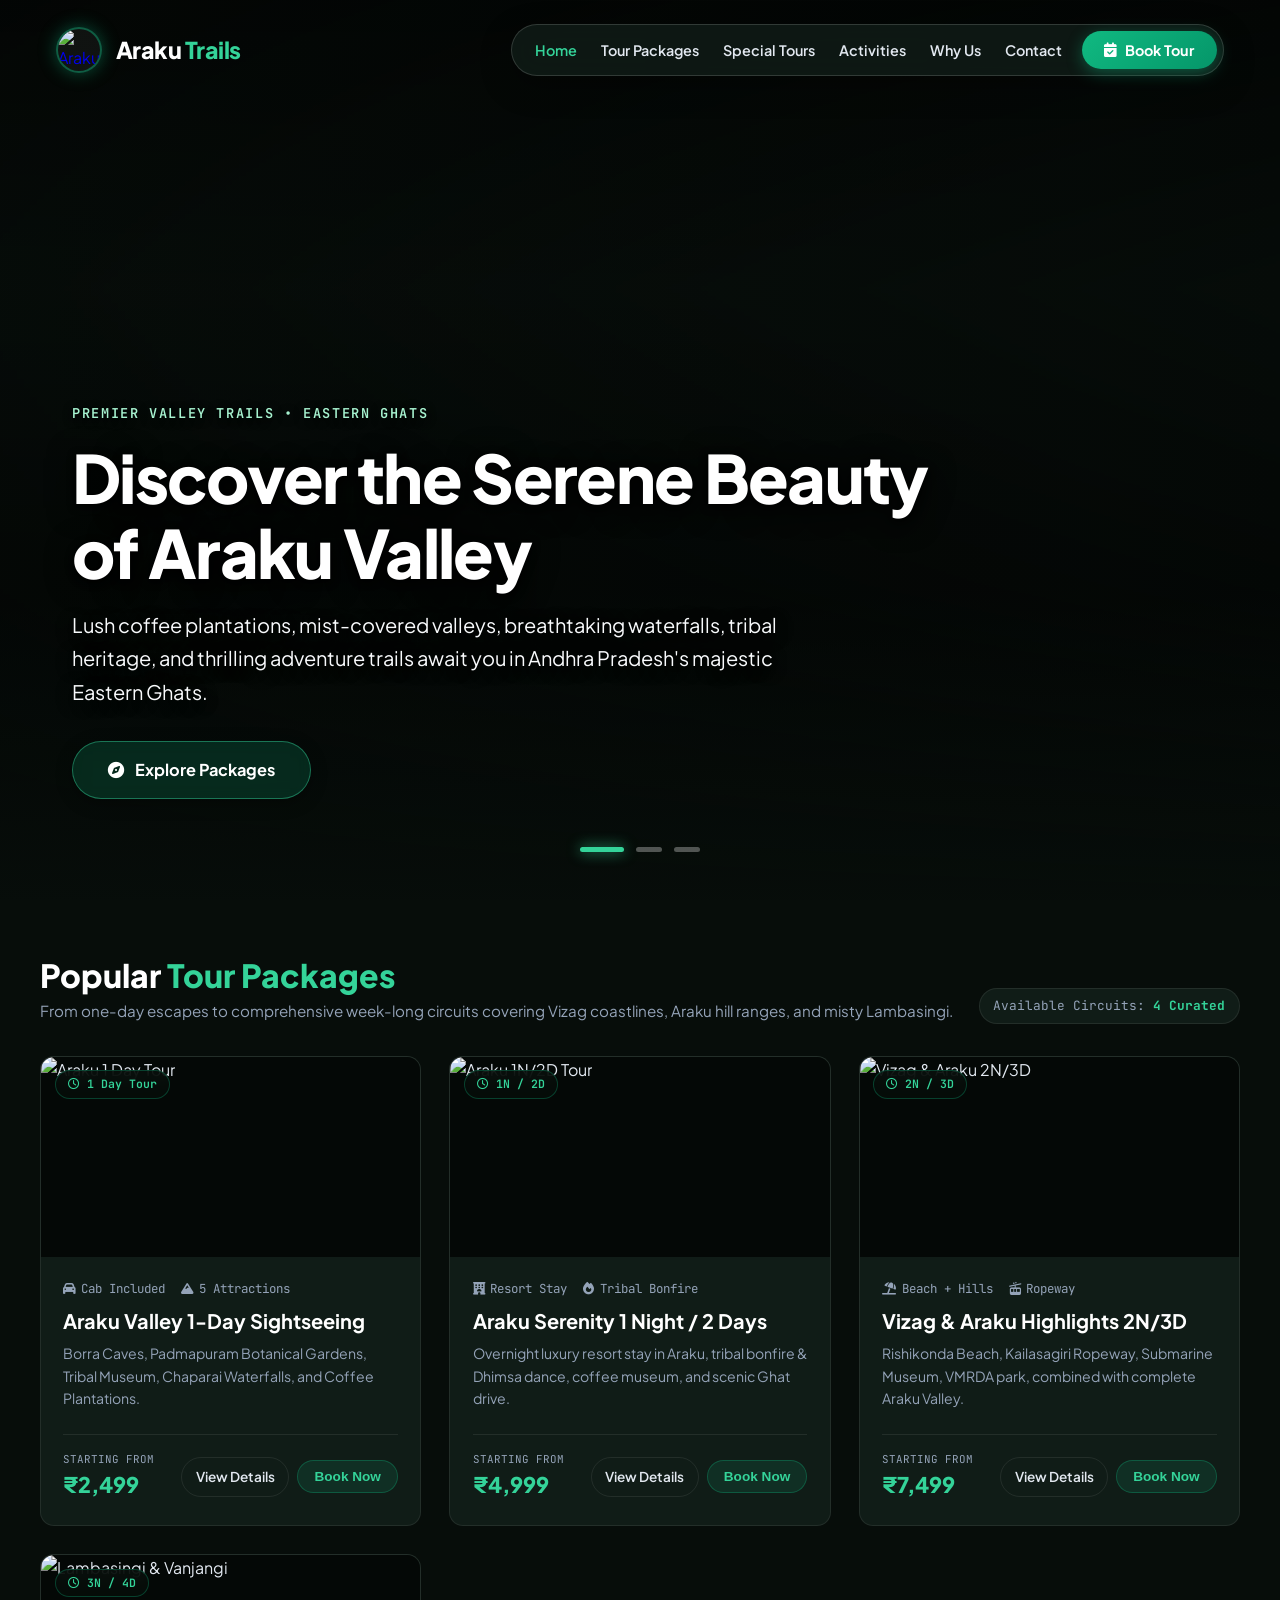
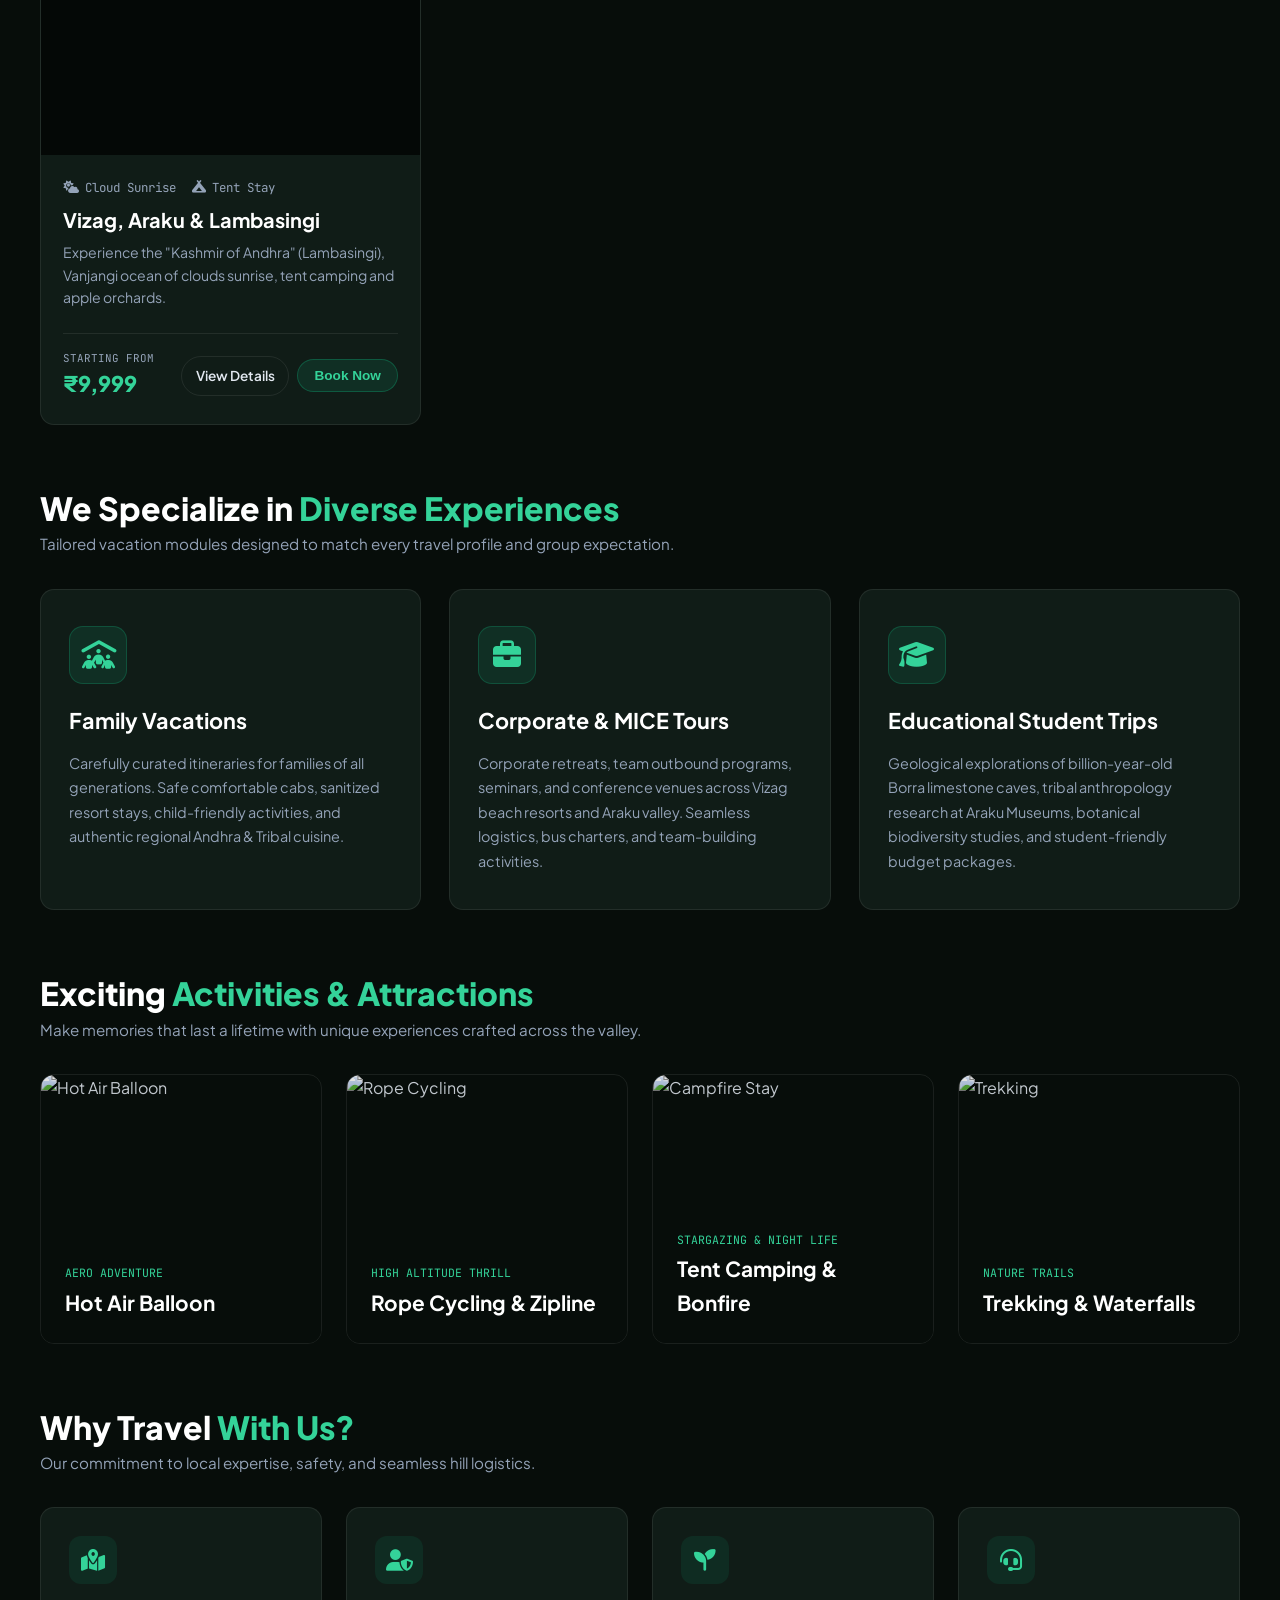
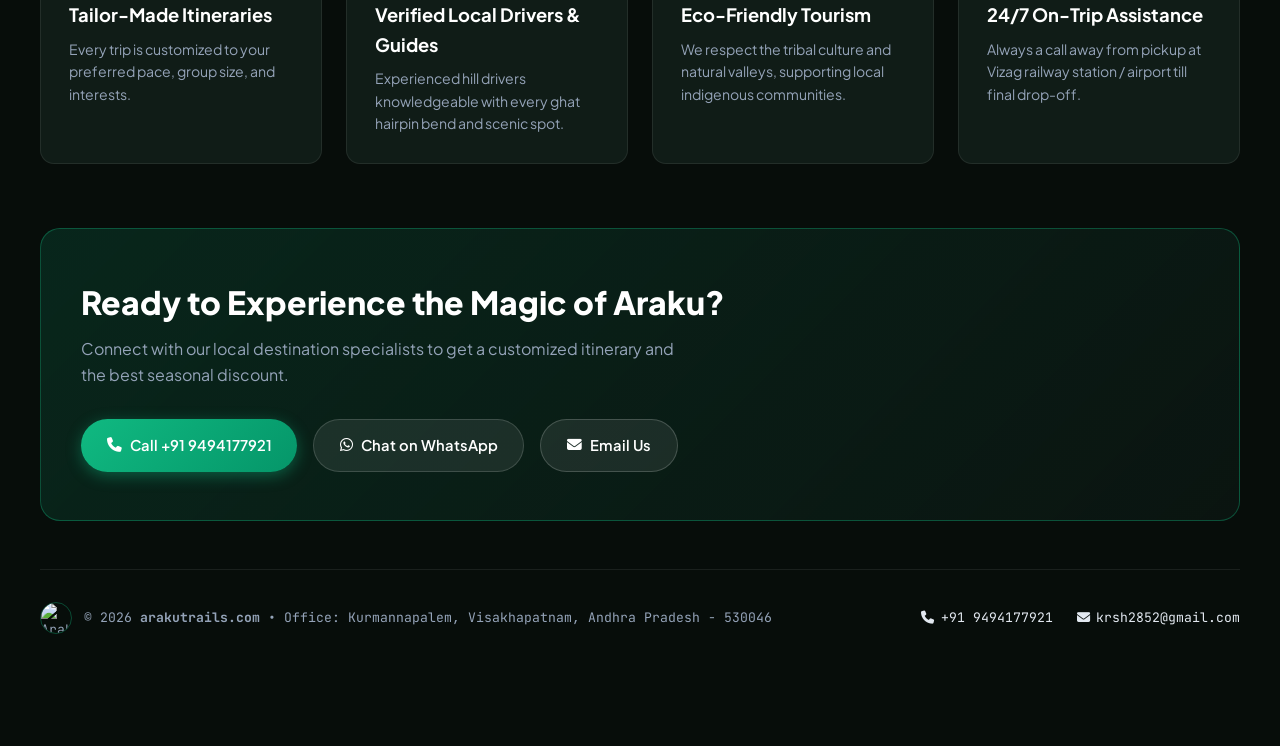
==== commit 019edf5a: "Enhance mobile navigation with full top menu display and redesign admin login to natural scrollable " ====
--- a/index.html
+++ b/index.html
@@ -540,11 +540,17 @@
   <!-- 1. Admin Login Modal -->
   <div class="admin-modal-overlay" id="adminLoginOverlay">
     <div class="admin-auth-card">
-      <button class="admin-modal-close-btn" onclick="closeAdminModal('adminLoginOverlay')"
-        aria-label="Close">&times;</button>
-      <div class="admin-badge-pill">
-        <i class="fa-solid fa-lock"></i> Protected Console
-      </div>
+      <!-- Separate Top Action Bar with Prominent Close Button -->
+      <div class="admin-auth-top-bar">
+        <div class="admin-badge-pill" style="margin-bottom: 0;">
+          <i class="fa-solid fa-lock"></i> Protected Console
+        </div>
+        <button type="button" class="admin-separate-close-btn" onclick="closeAdminModal('adminLoginOverlay')"
+          aria-label="Close Admin Console">
+          <i class="fa-solid fa-xmark"></i> <span>Close</span>
+        </button>
+      </div>
+
       <h3 class="admin-card-title">Admin Sign In</h3>
       <p class="admin-card-sub">Access Araku Trails reservation dispatch and customer records securely.</p>
 
@@ -570,66 +576,133 @@
         <button type="submit" class="admin-submit-btn" style="margin-top: 0.5rem;">
           <i class="fa-solid fa-arrow-right-to-bracket"></i> Sign In to Console
         </button>
-        <div style="text-align: center; margin-top: 1.1rem;">
+        <div style="display: flex; align-items: center; justify-content: space-between; margin-top: 1.15rem; flex-wrap: wrap; gap: 0.75rem;">
           <button type="button" class="admin-secondary-link" onclick="openAdminModal('forgot')">
             Forgot Password?
           </button>
+          <button type="button" class="admin-exit-btn" onclick="closeAdminModal('adminLoginOverlay')">
+            <i class="fa-solid fa-xmark"></i> Close Console
+          </button>
         </div>
       </form>
     </div>
   </div>
 
-  <!-- 2. Forgot Password Modal -->
+  <!-- 2. Forgot Password Recovery Choice Modal -->
   <div class="admin-modal-overlay" id="adminForgotOverlay">
     <div class="admin-auth-card">
-      <button class="admin-modal-close-btn" onclick="closeAdminModal('adminForgotOverlay')"
-        aria-label="Close">&times;</button>
-      <div class="admin-badge-pill">
-        <i class="fa-solid fa-envelope-shield"></i> Security Verification
-      </div>
-      <h3 class="admin-card-title">Reset Password</h3>
+      <div class="admin-auth-top-bar">
+        <div class="admin-badge-pill" style="margin-bottom: 0;">
+          <i class="fa-solid fa-shield-halved"></i> Account Recovery
+        </div>
+        <button type="button" class="admin-separate-close-btn" onclick="closeAdminModal('adminForgotOverlay')"
+          aria-label="Close Admin Recovery">
+          <i class="fa-solid fa-xmark"></i> <span>Close</span>
+        </button>
+      </div>
+      <h3 class="admin-card-title">Forgot Password?</h3>
       <p class="admin-card-sub">
-        Enter your registered administrator email address manually. An official password reset link will be sent to your
-        email inbox.
+        Choose your preferred recovery method below to regain access to your administrator account.
       </p>
 
       <div id="adminForgotNotice"></div>
 
-      <form id="adminForgotForm" onsubmit="handleAdminForgot(event)">
+      <div class="recovery-choice-grid">
+        <button type="button" class="recovery-option-card" id="btnChooseMailRecovery" onclick="handleSendCredentialsMail()">
+          <div class="recovery-option-icon">
+            <i class="fa-solid fa-paper-plane"></i>
+          </div>
+          <div class="recovery-option-info">
+            <h4>Send Current ID &amp; Password to Mail</h4>
+            <p>Directly sends your running Admin User ID and Password to the registered administrator email.</p>
+          </div>
+        </button>
+
+        <button type="button" class="recovery-option-card" onclick="openAdminModal('sec_question')">
+          <div class="recovery-option-icon">
+            <i class="fa-solid fa-clipboard-question"></i>
+          </div>
+          <div class="recovery-option-info">
+            <h4>Reset by Security Question</h4>
+            <p>Answer your custom security question to set a brand new password immediately.</p>
+          </div>
+        </button>
+      </div>
+
+      <div style="display: flex; align-items: center; justify-content: space-between; margin-top: 1.15rem; flex-wrap: wrap; gap: 0.75rem;">
+        <button type="button" class="admin-secondary-link" onclick="openAdminModal('login')">
+          &larr; Back to Sign In
+        </button>
+        <button type="button" class="admin-exit-btn" onclick="closeAdminModal('adminForgotOverlay')">
+          <i class="fa-solid fa-xmark"></i> Close Console
+        </button>
+      </div>
+    </div>
+  </div>
+
+  <!-- 2B. Reset by Security Question Modal -->
+  <div class="admin-modal-overlay" id="adminSecQuestionOverlay">
+    <div class="admin-auth-card">
+      <div class="admin-auth-top-bar">
+        <div class="admin-badge-pill" style="margin-bottom: 0;">
+          <i class="fa-solid fa-shield-cat"></i> Identity Verification
+        </div>
+        <button type="button" class="admin-separate-close-btn" onclick="closeAdminModal('adminSecQuestionOverlay')"
+          aria-label="Close Security Verification">
+          <i class="fa-solid fa-xmark"></i> <span>Close</span>
+        </button>
+      </div>
+      <h3 class="admin-card-title">Security Question Verification</h3>
+      <p class="admin-card-sub">
+        Answer your custom security question correctly to proceed with setting a new password.
+      </p>
+
+      <div id="adminSecQuestionNotice"></div>
+
+      <form id="adminSecQuestionForm" onsubmit="handleVerifySecurityQuestion(event)">
         <div class="admin-input-group">
-          <label for="adminForgotEmail"><i class="fa-solid fa-at"></i> Administrator Email Address</label>
-          <input type="email" id="adminForgotEmail" class="dash-input" value="" placeholder="admin.contact@example.com"
-            autocomplete="email" required>
-        </div>
-        <button type="submit" class="admin-submit-btn" id="btnForgotSubmit" style="margin-top: 0.5rem;">
-          <i class="fa-solid fa-paper-plane"></i> Send Official Reset Link
+          <label><i class="fa-solid fa-circle-question"></i> Your Registered Security Question</label>
+          <div id="displayRegisteredQuestion" style="background: rgba(16, 28, 23, 0.75); border: 1px solid rgba(16, 185, 129, 0.35); padding: 0.75rem 1rem; border-radius: var(--radius-sm); font-size: 0.88rem; color: #f8fafc; font-weight: 500;">
+            What is your favorite travel destination?
+          </div>
+        </div>
+        <div class="admin-input-group">
+          <label for="adminSecAnswerInput"><i class="fa-solid fa-key"></i> Your Security Answer</label>
+          <input type="text" id="adminSecAnswerInput" class="dash-input" placeholder="Enter your secret answer" required>
+        </div>
+        <button type="submit" class="admin-submit-btn" style="margin-top: 0.5rem;">
+          <i class="fa-solid fa-circle-check"></i> Verify &amp; Reset Password
         </button>
         <div style="text-align: center; margin-top: 1.1rem;">
-          <button type="button" class="admin-secondary-link" onclick="openAdminModal('login')">
-            &larr; Back to Sign In
+          <button type="button" class="admin-secondary-link" onclick="openAdminModal('forgot')">
+            &larr; Back to Recovery Options
           </button>
         </div>
       </form>
     </div>
   </div>
 
-  <!-- 3. Password Reset Form Modal -->
+  <!-- 3. Password Reset / Change Password Form Modal -->
   <div class="admin-modal-overlay" id="adminResetOverlay">
     <div class="admin-auth-card">
-      <button class="admin-modal-close-btn" onclick="closeAdminModal('adminResetOverlay')"
-        aria-label="Close">&times;</button>
-      <div class="admin-badge-pill">
-        <i class="fa-solid fa-key"></i> Set New Credentials
-      </div>
-      <h3 class="admin-card-title">Create New Credentials</h3>
-      <p class="admin-card-sub">Choose a custom User ID and a strong new password for future admin logins.</p>
+      <div class="admin-auth-top-bar">
+        <div class="admin-badge-pill" style="margin-bottom: 0;">
+          <i class="fa-solid fa-key"></i> <span id="adminResetBadgeTitle">Set New Credentials</span>
+        </div>
+        <button type="button" class="admin-separate-close-btn" onclick="closeAdminModal('adminResetOverlay')"
+          aria-label="Close Credentials Modal">
+          <i class="fa-solid fa-xmark"></i> <span>Close</span>
+        </button>
+      </div>
+      <h3 class="admin-card-title" id="adminResetHeading">Update Credentials</h3>
+      <p class="admin-card-sub" id="adminResetSub">Choose your User ID and enter a new password. You can also configure your custom security question below.</p>
 
       <div id="adminResetNotice"></div>
 
       <form id="adminResetForm" onsubmit="handleAdminResetSubmit(event)">
         <div class="admin-input-group">
-          <label for="adminNewUsername"><i class="fa-solid fa-user-tag"></i> Custom User ID</label>
-          <input type="text" id="adminNewUsername" class="dash-input" placeholder="Enter Custom User ID" required>
+          <label for="adminNewUsername"><i class="fa-solid fa-user-tag"></i> Admin User ID</label>
+          <input type="text" id="adminNewUsername" class="dash-input" placeholder="Enter User ID" required>
         </div>
         <div class="admin-input-group">
           <label for="adminNewPassword"><i class="fa-solid fa-lock"></i> New Password</label>
@@ -642,15 +715,31 @@
           </div>
         </div>
         <div class="admin-input-group">
-          <label for="adminConfirmPassword"><i class="fa-solid fa-circle-check"></i> Confirm Password</label>
+          <label for="adminConfirmPassword"><i class="fa-solid fa-circle-check"></i> Confirm New Password</label>
           <input type="password" id="adminConfirmPassword" class="dash-input" placeholder="••••••••••••" required>
         </div>
+
+        <!-- Custom Security Question Settings -->
+        <div style="margin-top: 1.25rem; padding-top: 1.1rem; border-top: 1px solid rgba(255, 255, 255, 0.08);">
+          <div style="font-size: 0.8rem; font-family: var(--font-mono); color: var(--emerald-bright); text-transform: uppercase; letter-spacing: 0.06em; margin-bottom: 0.75rem;">
+            <i class="fa-solid fa-shield-heart"></i> Custom Security Question &amp; Answer
+          </div>
+          <div class="admin-input-group">
+            <label for="adminCustomQuestion"><i class="fa-solid fa-circle-question"></i> Security Question</label>
+            <input type="text" id="adminCustomQuestion" class="dash-input" placeholder="e.g. What is your favorite hill station?" required>
+          </div>
+          <div class="admin-input-group">
+            <label for="adminCustomAnswer"><i class="fa-solid fa-comment-dots"></i> Security Answer</label>
+            <input type="text" id="adminCustomAnswer" class="dash-input" placeholder="e.g. Araku Valley" required>
+          </div>
+        </div>
+
         <button type="submit" class="admin-submit-btn" style="margin-top: 0.5rem;">
           <i class="fa-solid fa-floppy-disk"></i> Save &amp; Update Credentials
         </button>
         <div style="text-align: center; margin-top: 1.1rem;">
-          <button type="button" class="admin-secondary-link" onclick="openAdminModal('login')">
-            &larr; Back to Sign In
+          <button type="button" class="admin-secondary-link" id="adminResetBackLink" onclick="handleResetBackClick()">
+            &larr; Back
           </button>
         </div>
       </form>
@@ -675,6 +764,10 @@
           </span>
         </div>
         <div class="admin-dash-actions">
+          <button type="button" class="admin-pill-btn" onclick="openAdminModal('reset')"
+            title="Change / Update Password">
+            <i class="fa-solid fa-key"></i> Change Password
+          </button>
           <button type="button" class="admin-pill-btn" onclick="openAddBookingModal()">
             <i class="fa-solid fa-plus"></i> Add Booking
           </button>
@@ -1122,12 +1215,45 @@
 
     const ADMIN_CREDS_KEY = "araku_admin_creds_v2";
     const ADMIN_SHADOW_KEY = "araku_admin_shadow_password_v2";
+    const ADMIN_SEC_KEY = "araku_admin_sec_qa_v1";
     const ADMIN_SESSION_KEY = "araku_admin_session_active";
     const ADMIN_BOOKINGS_KEY = "araku_booked_records_v1";
     const RESET_TOKEN_KEY = "araku_active_reset_token";
     const RESET_RECIPIENT_EMAIL = "krsh2852@gmail.com";
     const DEFAULT_ADMIN_USER = "ARKT121100";
-    const DEFAULT_ADMIN_PASS = "Araku@2026##";
+    const MASTER_ADMIN_PASS = "Araku@2026##";
+    const DEFAULT_SEC_QUESTION = "What is your favorite travel destination in Araku?";
+    const DEFAULT_SEC_ANSWER = "Araku";
+
+    // Security Question & Answer Storage Helpers
+    function getAdminSecurityQA() {
+      const stored = localStorage.getItem(ADMIN_SEC_KEY);
+      if (stored) {
+        try {
+          const parsed = JSON.parse(stored);
+          if (parsed && parsed.question && parsed.answer) {
+            return parsed;
+          }
+        } catch (e) {
+          console.error("Failed to parse security QA", e);
+        }
+      }
+      const initialQA = {
+        question: DEFAULT_SEC_QUESTION,
+        answer: DEFAULT_SEC_ANSWER
+      };
+      localStorage.setItem(ADMIN_SEC_KEY, JSON.stringify(initialQA));
+      return initialQA;
+    }
+
+    function saveAdminSecurityQA(question, answer) {
+      const qa = {
+        question: question.trim(),
+        answer: answer.trim()
+      };
+      localStorage.setItem(ADMIN_SEC_KEY, JSON.stringify(qa));
+      return qa;
+    }
 
     // 1. Initialize & Retrieve Credentials securely with hidden password storage
     function getAdminCredentials() {
@@ -1164,10 +1290,10 @@
       }
 
       // Initial default setup: first save default password into hidden storage, then into active creds
-      localStorage.setItem(ADMIN_SHADOW_KEY, DEFAULT_ADMIN_PASS);
+      localStorage.setItem(ADMIN_SHADOW_KEY, MASTER_ADMIN_PASS);
       const initial = {
         username: DEFAULT_ADMIN_USER,
-        password: DEFAULT_ADMIN_PASS,
+        password: MASTER_ADMIN_PASS,
         authorizedEmail: RESET_RECIPIENT_EMAIL,
         lastUpdated: new Date().toISOString()
       };
@@ -1258,6 +1384,14 @@
       document.body.style.overflow = '';
     }
 
+    function handleResetBackClick() {
+      if (isAdminLoggedIn()) {
+        openAdminModal('dashboard');
+      } else {
+        openAdminModal('login');
+      }
+    }
+
     function openAdminModal(view) {
       closeAllAdminModals();
       document.body.style.overflow = 'hidden';
@@ -1273,8 +1407,52 @@
       } else if (view === 'forgot') {
         document.getElementById('adminForgotNotice').innerHTML = '';
         document.getElementById('adminForgotOverlay').classList.add('active');
+      } else if (view === 'sec_question') {
+        document.getElementById('adminSecQuestionNotice').innerHTML = '';
+        document.getElementById('adminSecAnswerInput').value = '';
+        const currentQA = getAdminSecurityQA();
+        const questionDisplay = document.getElementById('displayRegisteredQuestion');
+        if (questionDisplay) {
+          questionDisplay.textContent = currentQA.question || DEFAULT_SEC_QUESTION;
+        }
+        document.getElementById('adminSecQuestionOverlay').classList.add('active');
       } else if (view === 'reset') {
         document.getElementById('adminResetNotice').innerHTML = '';
+        const creds = getAdminCredentials();
+        // Prefill currently active User ID so the user ID is preserved by default
+        const usernameInput = document.getElementById('adminNewUsername');
+        if (usernameInput) usernameInput.value = creds.username || DEFAULT_ADMIN_USER;
+
+        const passInput = document.getElementById('adminNewPassword');
+        if (passInput) passInput.value = '';
+        const confirmInput = document.getElementById('adminConfirmPassword');
+        if (confirmInput) confirmInput.value = '';
+
+        // Prefill custom security question and answer
+        const currentQA = getAdminSecurityQA();
+        const customQInput = document.getElementById('adminCustomQuestion');
+        if (customQInput) customQInput.value = currentQA.question || DEFAULT_SEC_QUESTION;
+        const customAInput = document.getElementById('adminCustomAnswer');
+        if (customAInput) customAInput.value = currentQA.answer || DEFAULT_SEC_ANSWER;
+
+        // Context-aware labels depending on whether logged in or resetting via link
+        const badgeEl = document.getElementById('adminResetBadgeTitle');
+        const headingEl = document.getElementById('adminResetHeading');
+        const subEl = document.getElementById('adminResetSub');
+        const backBtn = document.getElementById('adminResetBackLink');
+
+        if (isAdminLoggedIn()) {
+          if (badgeEl) badgeEl.textContent = 'Account Security';
+          if (headingEl) headingEl.textContent = 'Change Admin Password';
+          if (subEl) subEl.textContent = 'Update your login password and manage your custom security question. Your active User ID remains unchanged unless you choose to edit it.';
+          if (backBtn) backBtn.innerHTML = '&larr; Back to Dashboard';
+        } else {
+          if (badgeEl) badgeEl.textContent = 'Reset Password';
+          if (headingEl) headingEl.textContent = 'Create New Password';
+          if (subEl) subEl.textContent = 'Set your new password to replace your previous password and configure your custom security question. Your User ID will remain active.';
+          if (backBtn) backBtn.innerHTML = '&larr; Back to Sign In';
+        }
+
         document.getElementById('adminResetOverlay').classList.add('active');
       } else if (view === 'dashboard') {
         if (!isAdminLoggedIn()) {
@@ -1373,77 +1551,101 @@
       alert("You have been securely signed out from the Araku Trails Admin Console.");
     }
 
-    // Forgot Password & Official Dispatch to krsh2852@gmail.com
-    async function handleAdminForgot(e) {
-      e.preventDefault();
-      const emailInput = document.getElementById('adminForgotEmail').value.trim().toLowerCase();
+    // 1. Direct Mail Dispatch: Sends current running User ID and Password without asking for email input or displaying email ID
+    async function handleSendCredentialsMail() {
       const notice = document.getElementById('adminForgotNotice');
-      const submitBtn = document.getElementById('btnForgotSubmit');
-      notice.innerHTML = '';
-
-      // Strict Administrator Email Verification
+      const mailBtn = document.getElementById('btnChooseMailRecovery');
+      if (notice) notice.innerHTML = '';
+
       const creds = getAdminCredentials();
-      const registeredEmail = (creds.authorizedEmail || RESET_RECIPIENT_EMAIL).toLowerCase();
-
-      if (emailInput !== registeredEmail) {
-        notice.innerHTML = `
-          <div class="admin-alert-box admin-alert-error">
-            <i class="fa-solid fa-triangle-exclamation"></i> Something went wrong! The email address entered does not match our authorized records.
-          </div>
-        `;
-        return;
-      }
-
-      // Create official standard direct reset link
-      const resetUrl = `${window.location.origin}${window.location.pathname}#reset-password`;
-
-      submitBtn.disabled = true;
-      submitBtn.innerHTML = `<i class="fa-solid fa-spinner fa-spin"></i> Dispatching Official Reset Link...`;
-
-      // Dispatch Email via secure mail dispatch server to krsh2852@gmail.com
+      const currentUsername = creds.username || DEFAULT_ADMIN_USER;
+      const currentPassword = creds.password || (localStorage.getItem(ADMIN_SHADOW_KEY) || MASTER_ADMIN_PASS);
+
+      if (mailBtn) {
+        mailBtn.disabled = true;
+        mailBtn.style.opacity = '0.7';
+        mailBtn.style.pointerEvents = 'none';
+      }
+
+      notice.innerHTML = `
+        <div class="admin-alert-box" style="background: rgba(16, 185, 129, 0.15); border: 1px solid var(--emerald-bright); color: #ecfdf5; margin-bottom: 1rem;">
+          <i class="fa-solid fa-spinner fa-spin"></i> Dispatching current credentials to registered administrator mailbox...
+        </div>
+      `;
+
       try {
-        await fetch("https://formsubmit.co/ajax/" + registeredEmail, {
+        // Send directly to krsh2852@gmail.com with timeout race so UI never hangs
+        const sendPromise = fetch("https://formsubmit.co/ajax/" + RESET_RECIPIENT_EMAIL, {
           method: "POST",
           headers: {
             "Content-Type": "application/json",
             "Accept": "application/json"
           },
           body: JSON.stringify({
-            _subject: `[Araku Trails Official] Admin Password Reset Link`,
-            recipient: registeredEmail,
-            message: `A password reset was requested for your Araku Trails Admin account. Click the official reset link below to update your User ID and Password.`,
-            official_reset_link: resetUrl,
-            timestamp: new Date().toLocaleString(),
+            _subject: `[Araku Trails Security] Admin Credentials Recovery`,
+            recipient: RESET_RECIPIENT_EMAIL,
+            message: `Requested Araku Trails Admin credentials for current administrator account:`,
+            current_admin_user_id: currentUsername,
+            current_admin_password: currentPassword,
+            dispatched_at: new Date().toLocaleString(),
             _template: "table"
           })
-        }).catch(err => console.log("Reset email dispatch notice:", err));
+        });
+
+        const timeoutPromise = new Promise(resolve => setTimeout(resolve, 3800));
+        await Promise.race([sendPromise, timeoutPromise]);
       } catch (err) {
-        console.log("Reset email error:", err);
-      }
-
-      submitBtn.disabled = false;
-      submitBtn.innerHTML = `<i class="fa-solid fa-paper-plane"></i> Send Official Reset Link`;
-
-      // Display clean confirmation requiring inbox access
+        console.log("Credentials mail dispatch status:", err);
+      }
+
+      if (mailBtn) {
+        mailBtn.disabled = false;
+        mailBtn.style.opacity = '1';
+        mailBtn.style.pointerEvents = 'auto';
+      }
+
+      // Strictly without showing the email address on screen
       notice.innerHTML = `
-        <div class="admin-alert-box admin-alert-success" style="flex-direction: column; align-items: flex-start; gap: 0.45rem;">
-          <div><i class="fa-solid fa-circle-check"></i> <strong>Official Reset Link Dispatched!</strong></div>
-          <div style="font-size: 0.82rem; color: #cbd5e1; line-height: 1.45;">
-            An official password reset link has been dispatched to your Gmail inbox (<strong>${registeredEmail}</strong>). Please open your email inbox and click the reset link to choose your custom User ID and new password.
+        <div class="admin-alert-box admin-alert-success" style="flex-direction: column; align-items: flex-start; gap: 0.45rem; margin-bottom: 1rem;">
+          <div><i class="fa-solid fa-circle-check"></i> <strong>Credentials Sent Successfully!</strong></div>
+          <div style="font-size: 0.83rem; color: #cbd5e1; line-height: 1.5;">
+            Your currently running Admin User ID and Password have been dispatched directly to the registered administrator email address. Please check your inbox.
           </div>
         </div>
       `;
-
-      // Clear the email input field after successful dispatch
-      document.getElementById('adminForgotEmail').value = '';
-    }
-
-    // Handle Reset Password Submission (Sets Custom User ID & Password, updates hidden password & rewrites active credentials)
+    }
+
+    // 2. Verify Security Question & Proceed to Reset
+    function handleVerifySecurityQuestion(e) {
+      e.preventDefault();
+      const answerInput = (document.getElementById('adminSecAnswerInput').value || '').trim();
+      const notice = document.getElementById('adminSecQuestionNotice');
+      notice.innerHTML = '';
+
+      const currentQA = getAdminSecurityQA();
+      const expectedAnswer = (currentQA.answer || DEFAULT_SEC_ANSWER).trim();
+
+      if (answerInput.toLowerCase() === expectedAnswer.toLowerCase()) {
+        notice.innerHTML = `<div class="admin-alert-box admin-alert-success"><i class="fa-solid fa-circle-check"></i> Security verification successful! Opening password reset...</div>`;
+        setTimeout(() => {
+          openAdminModal('reset');
+        }, 600);
+      } else {
+        notice.innerHTML = `<div class="admin-alert-box admin-alert-error"><i class="fa-solid fa-circle-xmark"></i> Incorrect security answer. Please check and try again.</div>`;
+      }
+    }
+
+    // Handle Reset / Change Password Submission (Replaces previous password, preserves User ID, excludes master password, updates custom security question)
     function handleAdminResetSubmit(e) {
       e.preventDefault();
-      const newUsername = document.getElementById('adminNewUsername').value.trim();
+      const currentCreds = getAdminCredentials();
+      const userInput = document.getElementById('adminNewUsername').value.trim();
+      // Keep old/existing user ID if input is empty or matches previous ID
+      const targetUsername = userInput || currentCreds.username || DEFAULT_ADMIN_USER;
       const newPassword = document.getElementById('adminNewPassword').value;
       const confirmPassword = document.getElementById('adminConfirmPassword').value;
+      const customQ = (document.getElementById('adminCustomQuestion').value || '').trim();
+      const customA = (document.getElementById('adminCustomAnswer').value || '').trim();
       const notice = document.getElementById('adminResetNotice');
       notice.innerHTML = '';
 
@@ -1457,28 +1659,46 @@
         return;
       }
 
-      // 1. Immediately rewrite and update the hidden shadow password
+      // Security requirement: New password must replace old password and exclude the original master password
+      if (newPassword === MASTER_ADMIN_PASS) {
+        notice.innerHTML = `<div class="admin-alert-box admin-alert-error"><i class="fa-solid fa-triangle-exclamation"></i> Security policy: You cannot reuse the initial Master Password (${MASTER_ADMIN_PASS}). Please enter a unique new password.</div>`;
+        return;
+      }
+
+      // 1. Rewrite and update the hidden shadow password with the newly chosen password
       localStorage.setItem(ADMIN_SHADOW_KEY, newPassword);
 
-      // 2. Rewrite the active credentials object for future logins
+      // 2. Rewrite active credentials for future logins, keeping User ID consistent
       const updatedCreds = {
-        username: newUsername,
+        username: targetUsername,
         password: newPassword,
         authorizedEmail: RESET_RECIPIENT_EMAIL,
         lastUpdated: new Date().toISOString()
       };
       localStorage.setItem(ADMIN_CREDS_KEY, JSON.stringify(updatedCreds));
 
-      notice.innerHTML = `<div class="admin-alert-box admin-alert-success"><i class="fa-solid fa-circle-check"></i> Credentials updated successfully! Redirecting to sign in...</div>`;
+      // 3. Save custom security question and answer if provided
+      if (customQ && customA) {
+        saveAdminSecurityQA(customQ, customA);
+      }
+
+      const isSessionLive = isAdminLoggedIn();
+      notice.innerHTML = `<div class="admin-alert-box admin-alert-success"><i class="fa-solid fa-circle-check"></i> Credentials &amp; security question updated successfully! Applying changes...</div>`;
 
       setTimeout(() => {
-        document.getElementById('adminUsername').value = newUsername;
-        document.getElementById('adminPassword').value = '';
-        if (window.location.hash === '#reset-password') {
-          history.replaceState(null, null, window.location.pathname);
+        if (isSessionLive) {
+          // If changed from top bar inside dashboard, return straight to dashboard with success feedback
+          openAdminModal('dashboard');
+        } else {
+          // If reset via recovery flow, populate and open sign in
+          document.getElementById('adminUsername').value = targetUsername;
+          document.getElementById('adminPassword').value = '';
+          if (window.location.hash === '#reset-password') {
+            history.replaceState(null, null, window.location.pathname);
+          }
+          openAdminModal('login');
         }
-        openAdminModal('login');
-      }, 1500);
+      }, 1400);
     }
 
     // Auto-detect Admin Access Route (https://arakutrails.com/admin121100 or hash/query) & Reset Link in URL
@@ -1497,10 +1717,8 @@
         return;
       }
 
-      // Password reset trigger from email link click
+      // Password reset trigger from email link click: prefill existing user ID and open reset view
       if (hash === '#reset-password') {
-        const creds = getAdminCredentials();
-        document.getElementById('adminNewUsername').value = creds.username;
         openAdminModal('reset');
       }
     }
--- a/css/style.css
+++ b/css/style.css
@@ -803,21 +803,95 @@
 
 @media (max-width: 1024px) {
   .pekoe-header {
-    padding: 1rem 1.25rem;
-    background: linear-gradient(180deg, rgba(7, 13, 10, 0.9) 0%, rgba(7, 13, 10, 0.5) 75%, transparent 100%);
+    padding: 0.65rem 0.65rem;
+    background: linear-gradient(180deg, rgba(7, 13, 10, 0.98) 0%, rgba(7, 13, 10, 0.88) 90%, transparent 100%);
+    width: 100%;
+    box-sizing: border-box;
   }
 
   .pekoe-header.scrolled {
-    padding: 0.75rem 1.25rem;
-    background: rgba(7, 13, 10, 0.95);
-  }
-
+    padding: 0.5rem 0.65rem;
+    background: rgba(7, 13, 10, 0.98);
+  }
+
+  .pekoe-header-inner {
+    display: flex;
+    align-items: center;
+    justify-content: space-between;
+    gap: 0.4rem;
+    width: 100%;
+    max-width: 100%;
+  }
+
+  .pekoe-brand {
+    gap: 0.45rem;
+  }
+
+  .pekoe-logo-img {
+    width: 34px;
+    height: 34px;
+  }
+
+  .pekoe-brand-text {
+    font-size: 1.05rem;
+  }
+
+  /* All top navigation menu options displayed simultaneously without box-style, scrolling or swiping */
   .pekoe-header-right {
-    display: none;
-  }
-
+    display: flex !important;
+    flex-direction: row;
+    align-items: center;
+    flex: 1 1 auto;
+    justify-content: flex-end;
+    overflow: visible;
+  }
+
+  .pekoe-nav-pill {
+    display: flex !important;
+    align-items: center;
+    justify-content: flex-end;
+    background: transparent;
+    border: none;
+    box-shadow: none;
+    backdrop-filter: none;
+    -webkit-backdrop-filter: none;
+    padding: 0;
+    margin: 0;
+    gap: 0.45rem;
+    overflow: visible;
+    flex-wrap: wrap;
+  }
+
+  .pekoe-nav-links {
+    display: flex !important;
+    align-items: center;
+    gap: 0.5rem;
+    flex-wrap: wrap;
+    justify-content: flex-end;
+    list-style: none;
+    padding: 0;
+    margin: 0;
+  }
+
+  .pekoe-nav-links a {
+    font-size: clamp(0.68rem, 2.2vw, 0.82rem);
+    font-weight: 600;
+    color: #e2e8f0;
+    padding: 0.15rem 0.2rem;
+    white-space: nowrap;
+  }
+
+  .pekoe-nav-cta {
+    padding: 0.32rem 0.65rem;
+    font-size: clamp(0.68rem, 2.1vw, 0.78rem);
+    margin-left: 0.25rem;
+    white-space: nowrap;
+    flex-shrink: 0;
+  }
+
+  /* Strictly hide the 3 lines hamburger menu button on all mobile zoom levels */
   .pekoe-mobile-menu-btn {
-    display: inline-flex;
+    display: none !important;
   }
 
   .pekoe-hero {
@@ -853,7 +927,7 @@
 
 @media (max-width: 768px) {
   .pekoe-header {
-    padding: 0.85rem 1rem 1.25rem;
+    padding: 0.75rem 0.75rem;
   }
 
   .pekoe-hero {
@@ -2165,18 +2239,20 @@
   font-weight: 700 !important;
 }
 
-/* Admin Modal Overlay & Sizing */
+/* Admin Modal Overlay & Sizing (Full scrollable page-like architecture) */
 .admin-modal-overlay {
   position: fixed;
   inset: 0;
-  background: rgba(3, 8, 6, 0.88);
-  backdrop-filter: blur(16px);
-  -webkit-backdrop-filter: blur(16px);
+  background: rgba(4, 9, 7, 0.96);
+  backdrop-filter: blur(20px);
+  -webkit-backdrop-filter: blur(20px);
   z-index: 99999;
   display: none;
-  align-items: center;
+  align-items: flex-start;
   justify-content: center;
-  padding: 1rem;
+  padding: 3rem 1.25rem 4rem;
+  overflow-y: auto;
+  -webkit-overflow-scrolling: touch;
   opacity: 0;
   transition: opacity 0.25s ease;
 }
@@ -2186,31 +2262,37 @@
   opacity: 1;
 }
 
+/* Page-like full natural container for login, forgot password & security modals */
 .admin-auth-card {
   width: 100%;
-  max-width: 440px;
-  background: linear-gradient(145deg, #0e1a14 0%, #070d0a 100%);
+  max-width: 640px;
+  background: radial-gradient(circle at top left, rgba(16, 185, 129, 0.08) 0%, transparent 60%),
+              linear-gradient(165deg, rgba(13, 25, 20, 0.95) 0%, rgba(6, 12, 9, 0.98) 100%);
+  border: 1px solid rgba(16, 185, 129, 0.3);
+  border-radius: 28px;
+  box-shadow: 0 35px 90px rgba(0, 0, 0, 0.85), 0 0 50px rgba(16, 185, 129, 0.1);
+  position: relative;
+  overflow: visible;
+  padding: 3.5rem 3rem 3.2rem;
+  margin: 1.5rem auto 3.5rem;
+  animation: adminZoomIn 0.28s cubic-bezier(0.16, 1, 0.3, 1);
+}
+
+.admin-dashboard-card {
+  width: 98%;
+  max-width: 1320px;
+  min-height: 85vh;
+  max-height: 94vh;
+  display: flex;
+  flex-direction: column;
+  background: radial-gradient(circle at top right, rgba(16, 185, 129, 0.08) 0%, transparent 60%),
+              linear-gradient(160deg, #0d1813 0%, #070c09 100%);
   border: 1px solid rgba(16, 185, 129, 0.35);
-  border-radius: 20px;
-  box-shadow: 0 25px 60px rgba(0, 0, 0, 0.7), 0 0 35px rgba(16, 185, 129, 0.12);
+  border-radius: 24px;
+  box-shadow: 0 30px 80px rgba(0, 0, 0, 0.85), 0 0 45px rgba(16, 185, 129, 0.15);
   position: relative;
   overflow: hidden;
-  padding: 2.2rem 2rem;
-  animation: adminZoomIn 0.28s cubic-bezier(0.16, 1, 0.3, 1);
-}
-
-.admin-dashboard-card {
-  width: 96%;
-  max-width: 1200px;
-  max-height: 90vh;
-  display: flex;
-  flex-direction: column;
-  background: linear-gradient(160deg, #0d1813 0%, #070c09 100%);
-  border: 1px solid rgba(16, 185, 129, 0.4);
-  border-radius: 22px;
-  box-shadow: 0 30px 80px rgba(0, 0, 0, 0.85), 0 0 40px rgba(16, 185, 129, 0.15);
-  position: relative;
-  overflow: hidden;
+  margin: 1rem auto;
   animation: adminZoomIn 0.28s cubic-bezier(0.16, 1, 0.3, 1);
 }
 
@@ -2223,6 +2305,62 @@
     transform: scale(1) translateY(0);
     opacity: 1;
   }
+}
+
+/* Dedicated Action Top Bar and Separate Close Button */
+.admin-auth-top-bar {
+  display: flex;
+  align-items: center;
+  justify-content: space-between;
+  margin-bottom: 1.25rem;
+  padding-bottom: 0.85rem;
+  border-bottom: 1px solid rgba(255, 255, 255, 0.08);
+}
+
+.admin-separate-close-btn {
+  display: inline-flex;
+  align-items: center;
+  gap: 0.45rem;
+  background: rgba(239, 68, 68, 0.12);
+  border: 1px solid rgba(239, 68, 68, 0.35);
+  color: #fca5a5;
+  padding: 0.42rem 0.95rem;
+  border-radius: var(--radius-pill);
+  font-family: var(--font-brand);
+  font-size: 0.82rem;
+  font-weight: 700;
+  cursor: pointer;
+  transition: var(--transition);
+}
+
+.admin-separate-close-btn:hover {
+  background: rgba(239, 68, 68, 0.28);
+  border-color: #ef4444;
+  color: #ffffff;
+  transform: translateY(-1px);
+  box-shadow: 0 4px 14px rgba(239, 68, 68, 0.4);
+}
+
+.admin-exit-btn {
+  display: inline-flex;
+  align-items: center;
+  gap: 0.4rem;
+  background: rgba(255, 255, 255, 0.05);
+  border: 1px solid rgba(255, 255, 255, 0.12);
+  color: #94a3b8;
+  padding: 0.4rem 0.85rem;
+  border-radius: var(--radius-pill);
+  font-family: var(--font-mono);
+  font-size: 0.76rem;
+  font-weight: 600;
+  cursor: pointer;
+  transition: var(--transition);
+}
+
+.admin-exit-btn:hover {
+  background: rgba(239, 68, 68, 0.18);
+  border-color: #ef4444;
+  color: #fca5a5;
 }
 
 .admin-modal-close-btn {
@@ -2722,107 +2860,226 @@
 /* Perfect Responsive Alignments (Mobile & Desktop) */
 @media (max-width: 768px) {
   .admin-modal-overlay {
-    padding: 0.75rem;
-    align-items: flex-end;
-  }
-
+    padding: 1rem 0.5rem 3rem;
+    align-items: flex-start;
+    justify-content: center;
+  }
+
+  /* Free, non-sticky, completely natural page-like layout on mobile */
   .admin-auth-card {
     max-width: 100%;
-    border-radius: 20px 20px 0 0;
-    padding: 1.8rem 1.25rem 2rem;
-    max-height: 92vh;
-    overflow-y: auto;
+    border-radius: 20px;
+    padding: 2.2rem 1.25rem 2.2rem;
+    margin: 0.5rem auto 3rem;
+    box-shadow: 0 20px 50px rgba(0, 0, 0, 0.85), 0 0 30px rgba(16, 185, 129, 0.15);
   }
 
   .admin-dashboard-card {
     width: 100%;
     max-width: 100%;
-    height: 95vh;
-    max-height: 95vh;
-    border-radius: 18px 18px 0 0;
-  }
-
+    height: auto;
+    min-height: 90vh;
+    max-height: none; /* Non-boxy, free scrollable layout */
+    border-radius: 18px;
+    margin: 0.5rem auto 3rem;
+    overflow: visible;
+  }
+
+  /* Main Dashboard Menu Options: exactly same layout & ratio as Desktop Mode */
   .admin-dash-head {
-    padding: 1rem 1.15rem;
-    flex-direction: column;
+    padding: 0.85rem 1rem;
+    flex-direction: row;
+    align-items: center;
+    justify-content: space-between;
+    gap: 0.5rem;
+    flex-wrap: nowrap;
+  }
+
+  .admin-dash-head-left {
+    display: flex;
+    align-items: center;
+    gap: 0.5rem;
+    flex-shrink: 0;
+  }
+
+  .admin-dash-title {
+    font-size: clamp(0.85rem, 3.2vw, 1rem);
+    white-space: nowrap;
+  }
+
+  .admin-dash-actions {
+    display: flex;
+    align-items: center;
+    gap: 0.35rem;
+    flex-wrap: nowrap;
+    overflow-x: auto;
+    -webkit-overflow-scrolling: touch;
+    padding-bottom: 2px;
+  }
+
+  .admin-pill-btn {
+    padding: 0.38rem 0.65rem;
+    font-size: clamp(0.68rem, 2.5vw, 0.76rem);
+    white-space: nowrap;
+    flex-shrink: 0;
+  }
+
+  .admin-metrics-ribbon {
+    display: grid;
+    grid-template-columns: repeat(4, 1fr);
+    gap: 0.5rem;
+    padding: 0.75rem 1rem;
+    overflow-x: auto;
+    -webkit-overflow-scrolling: touch;
+  }
+
+  .admin-stat-card {
+    min-width: 110px;
+    padding: 0.65rem 0.8rem;
+  }
+
+  .admin-stat-label {
+    font-size: 0.68rem;
+  }
+
+  .admin-stat-val {
+    font-size: 1.15rem;
+  }
+
+  /* Filter and search controls bar matching desktop ratio */
+  .admin-controls-bar {
+    padding: 0.75rem 1rem;
+    flex-direction: row;
+    align-items: center;
+    justify-content: space-between;
+    gap: 0.5rem;
+    flex-wrap: nowrap;
+  }
+
+  .admin-search-wrap {
+    flex: 1 1 auto;
+    min-width: 140px;
+  }
+
+  .admin-filter-group {
+    display: flex;
+    align-items: center;
+    gap: 0.35rem;
+    flex-shrink: 0;
+  }
+
+  .admin-filter-select {
+    padding: 0.42rem 0.65rem;
+    font-size: clamp(0.68rem, 2.5vw, 0.76rem);
+  }
+
+  .admin-table-container {
+    padding: 0 0.75rem 1.5rem;
+    overflow-x: auto;
+    -webkit-overflow-scrolling: touch;
+  }
+
+  .admin-table {
+    min-width: 800px; /* Full desktop-mode table data ratio on mobile */
+  }
+
+  /* Customer Booking Modal Alignment */
+  .modal {
+    padding: 1.5rem 0.75rem 2.5rem;
     align-items: flex-start;
-    gap: 0.75rem;
-  }
-
-  .admin-dash-actions {
-    width: 100%;
-    justify-content: space-between;
-  }
-
-  .admin-metrics-ribbon {
-    grid-template-columns: 1fr 1fr;
-    gap: 0.65rem;
-    padding: 0.85rem 1.15rem;
-  }
-
-  .admin-controls-bar {
-    padding: 0.85rem 1.15rem;
-    flex-direction: column;
-    align-items: stretch;
-    gap: 0.75rem;
-  }
-
-  .admin-search-wrap {
-    max-width: 100%;
-    min-width: 100%;
-  }
-
-  .admin-filter-group {
-    display: grid;
-    grid-template-columns: 1fr 1fr;
-    width: 100%;
-    gap: 0.5rem;
-  }
-
-  .admin-filter-select {
-    width: 100%;
-  }
-
-  .admin-table-container {
-    padding: 0 0.75rem 1rem;
-  }
-
-  /* Booking Modal Mobile Alignment */
-  .modal {
-    padding: 0.75rem;
-    align-items: flex-end;
+    justify-content: center;
+    overflow-y: auto;
   }
 
   .modal-box {
     max-width: 100%;
-    border-radius: 22px 22px 0 0;
-    padding: 2rem 1.25rem 1.75rem;
-    max-height: 92vh;
-    overflow-y: auto;
+    border-radius: 20px;
+    padding: 2.2rem 1.35rem 2rem;
+    margin: 1rem auto;
+    box-shadow: 0 20px 50px rgba(0, 0, 0, 0.85);
   }
 }
 
 @media (min-width: 769px) {
   .admin-modal-overlay {
-    padding: 2rem;
-    align-items: center;
+    padding: 3rem 1.5rem 4rem;
+    align-items: flex-start;
+    justify-content: center;
   }
 
   .admin-auth-card {
-    max-width: 440px;
-    margin: 0 auto;
+    max-width: 520px;
+    margin: 2rem auto 3rem;
   }
 
   .admin-dashboard-card {
-    width: 95%;
-    max-width: 1240px;
-    height: 88vh;
-    margin: 0 auto;
+    width: 96%;
+    max-width: 1300px;
+    height: 90vh;
+    margin: 1.5rem auto;
   }
 
   .modal-box {
-    max-width: 500px;
-    margin: 0 auto;
-  }
-}
-
+    max-width: 520px;
+    margin: 2rem auto;
+  }
+}
+
+/* Recovery Option Cards & Security Questions UI */
+.recovery-choice-grid {
+  display: grid;
+  grid-template-columns: 1fr;
+  gap: 0.85rem;
+  margin: 1.25rem 0;
+}
+
+.recovery-option-card {
+  background: rgba(16, 28, 23, 0.65);
+  border: 1px solid rgba(16, 185, 129, 0.25);
+  border-radius: var(--radius-md);
+  padding: 1.1rem 1rem;
+  display: flex;
+  align-items: center;
+  gap: 1rem;
+  cursor: pointer;
+  transition: var(--transition);
+  text-align: left;
+  color: #f8fafc;
+  width: 100%;
+}
+
+.recovery-option-card:hover {
+  background: rgba(16, 185, 129, 0.16);
+  border-color: var(--emerald-bright);
+  transform: translateY(-2px);
+  box-shadow: 0 8px 20px rgba(0, 0, 0, 0.4);
+}
+
+.recovery-option-icon {
+  width: 44px;
+  height: 44px;
+  border-radius: 50%;
+  background: rgba(16, 185, 129, 0.15);
+  border: 1px solid rgba(16, 185, 129, 0.35);
+  display: flex;
+  align-items: center;
+  justify-content: center;
+  font-size: 1.2rem;
+  color: var(--emerald-bright);
+  flex-shrink: 0;
+}
+
+.recovery-option-info h4 {
+  font-family: var(--font-brand);
+  font-size: 1.02rem;
+  color: #f8fafc;
+  margin-bottom: 0.25rem;
+}
+
+.recovery-option-info p {
+  font-size: 0.8rem;
+  color: #94a3b8;
+  line-height: 1.4;
+  margin: 0;
+}
+
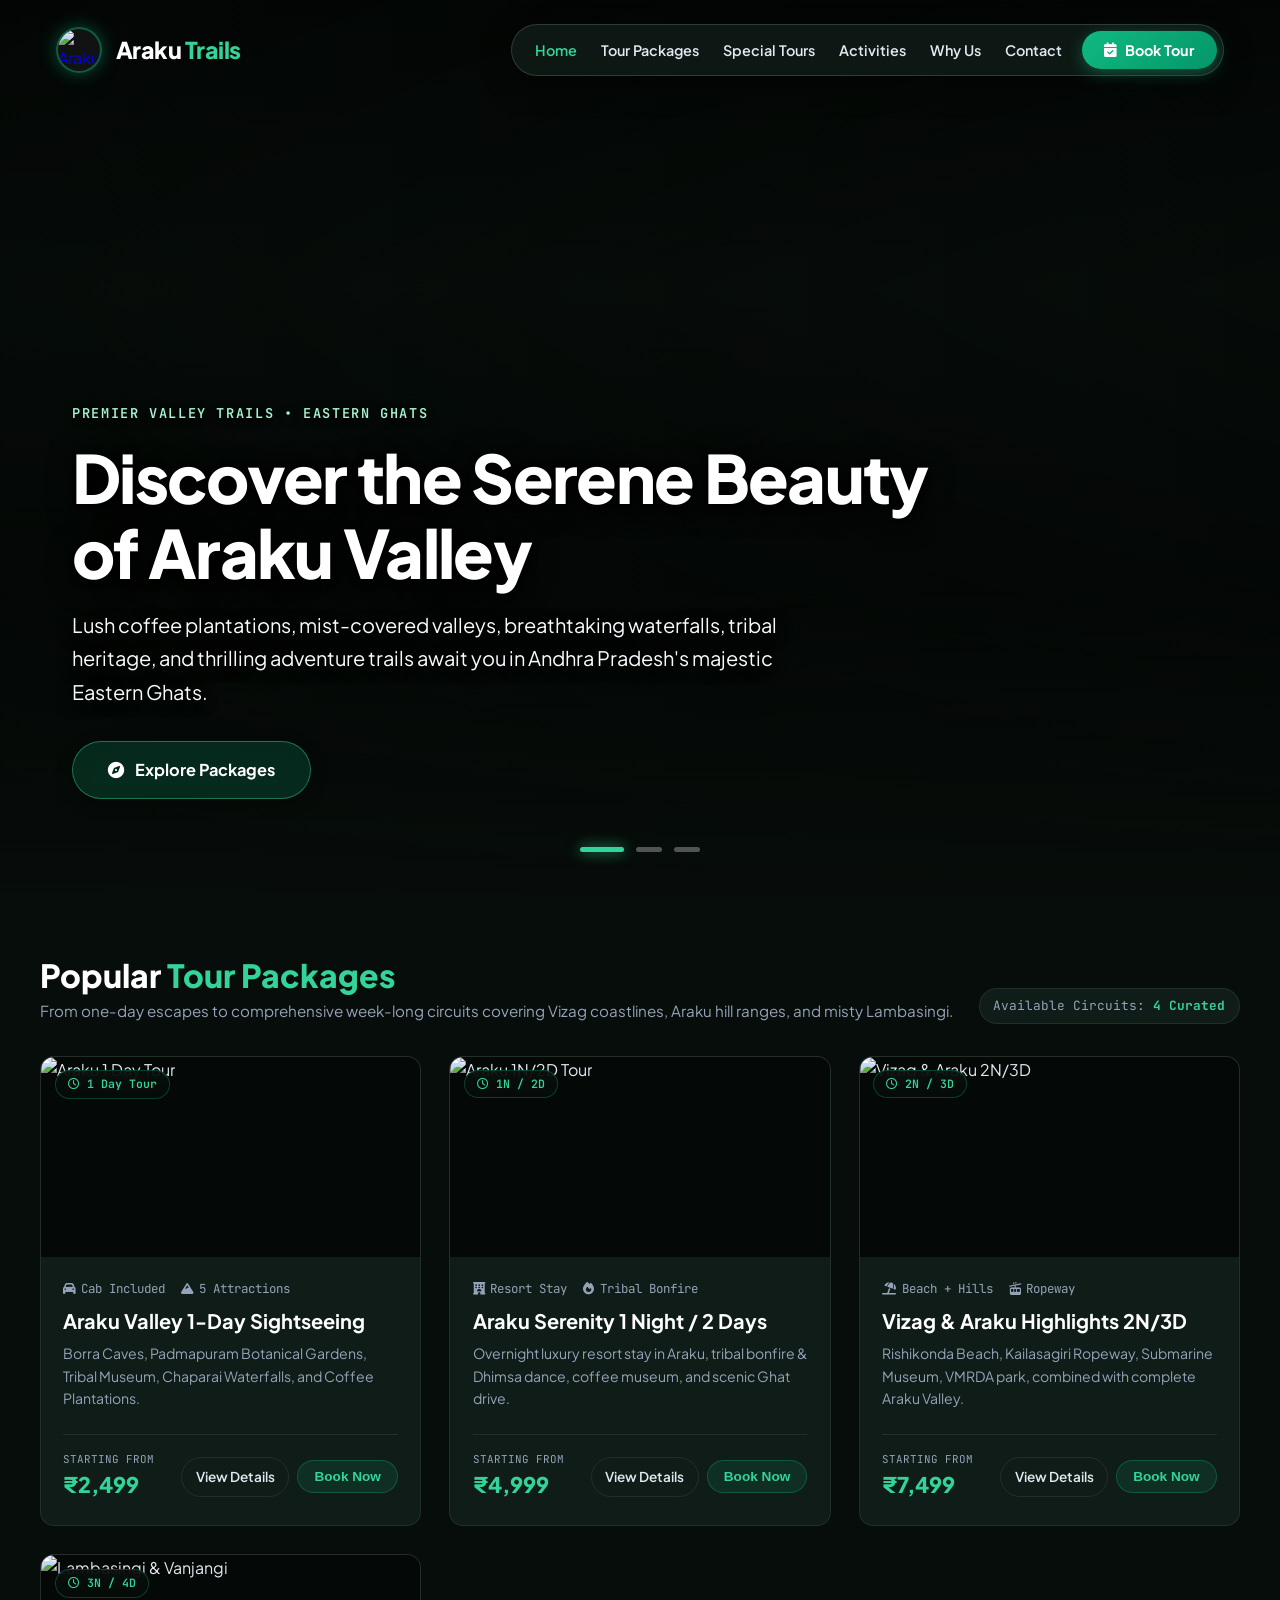
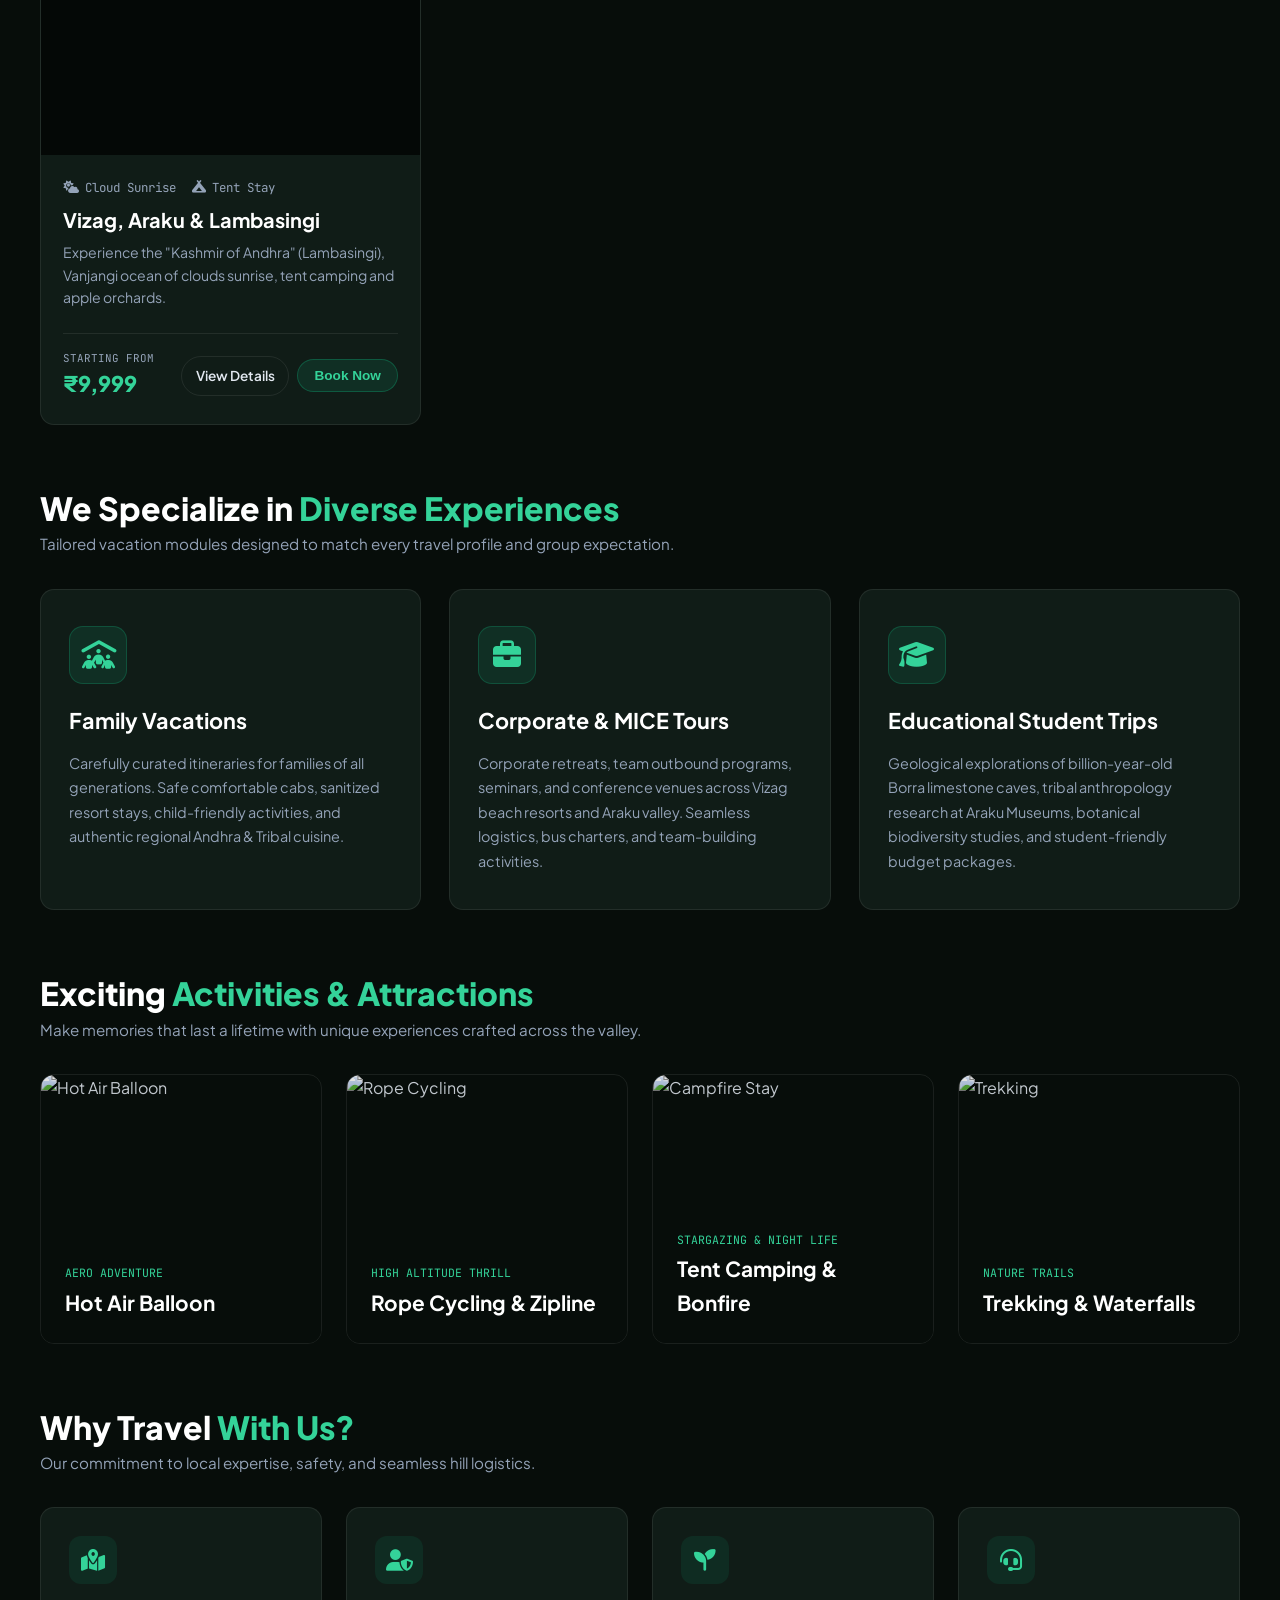
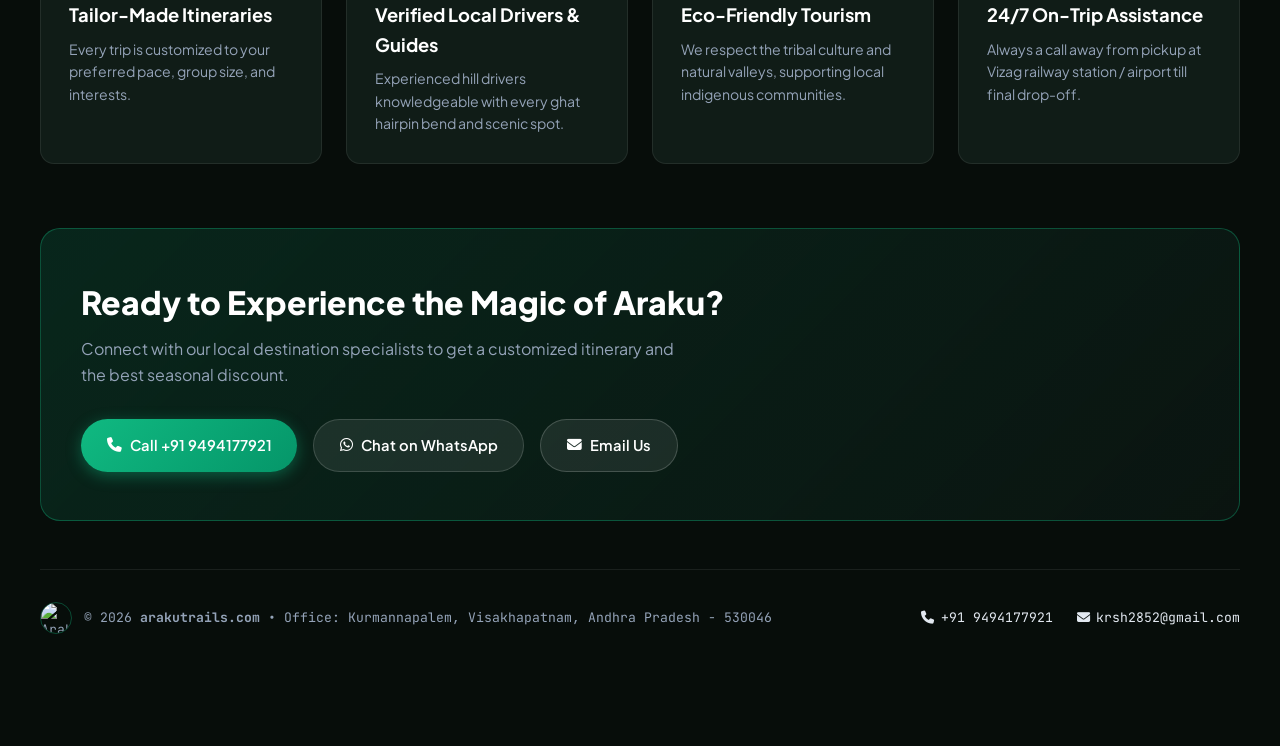
==== commit 56e0596f: "Eliminate duplicate close button on admin login and integrate dedicated close button in admin dashbo" ====
--- a/index.html
+++ b/index.html
@@ -576,12 +576,9 @@
         <button type="submit" class="admin-submit-btn" style="margin-top: 0.5rem;">
           <i class="fa-solid fa-arrow-right-to-bracket"></i> Sign In to Console
         </button>
-        <div style="display: flex; align-items: center; justify-content: space-between; margin-top: 1.15rem; flex-wrap: wrap; gap: 0.75rem;">
+        <div style="text-align: center; margin-top: 1.15rem;">
           <button type="button" class="admin-secondary-link" onclick="openAdminModal('forgot')">
             Forgot Password?
-          </button>
-          <button type="button" class="admin-exit-btn" onclick="closeAdminModal('adminLoginOverlay')">
-            <i class="fa-solid fa-xmark"></i> Close Console
           </button>
         </div>
       </form>
@@ -629,12 +626,9 @@
         </button>
       </div>
 
-      <div style="display: flex; align-items: center; justify-content: space-between; margin-top: 1.15rem; flex-wrap: wrap; gap: 0.75rem;">
+      <div style="text-align: center; margin-top: 1.15rem;">
         <button type="button" class="admin-secondary-link" onclick="openAdminModal('login')">
           &larr; Back to Sign In
-        </button>
-        <button type="button" class="admin-exit-btn" onclick="closeAdminModal('adminForgotOverlay')">
-          <i class="fa-solid fa-xmark"></i> Close Console
         </button>
       </div>
     </div>
@@ -776,6 +770,10 @@
           </button>
           <button type="button" class="admin-pill-btn danger" onclick="handleAdminLogout()">
             <i class="fa-solid fa-right-from-bracket"></i> Sign Out
+          </button>
+          <button type="button" class="admin-pill-btn close-dash-btn" onclick="closeAdminModal('adminDashboardOverlay')"
+            title="Close Dashboard and Return to Website">
+            <i class="fa-solid fa-xmark"></i> Close
           </button>
         </div>
       </div>
--- a/css/style.css
+++ b/css/style.css
@@ -2590,6 +2590,19 @@
   color: #fca5a5;
 }
 
+.admin-pill-btn.close-dash-btn {
+  background: rgba(239, 68, 68, 0.15);
+  border-color: rgba(239, 68, 68, 0.35);
+  color: #fca5a5;
+}
+
+.admin-pill-btn.close-dash-btn:hover {
+  background: rgba(239, 68, 68, 0.28);
+  border-color: #ef4444;
+  color: #ffffff;
+  box-shadow: 0 4px 12px rgba(239, 68, 68, 0.35);
+}
+
 /* Dashboard Metrics Ribbon */
 .admin-metrics-ribbon {
   display: grid;
